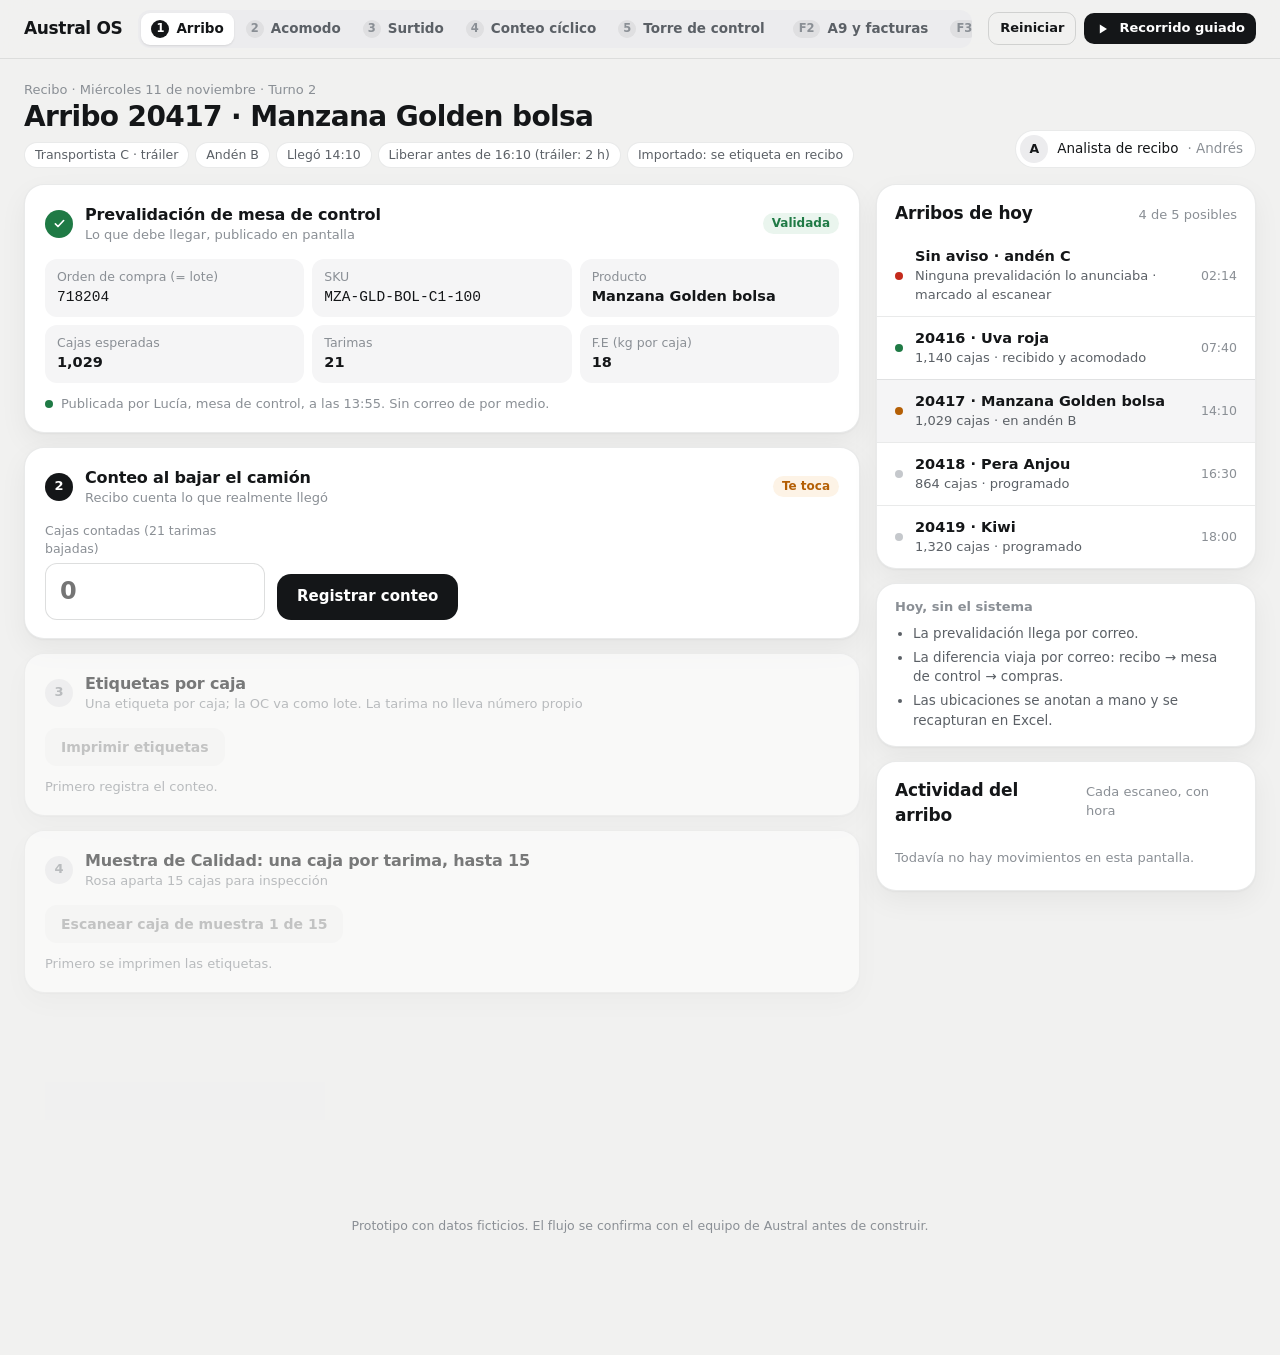
==== austral-os-fase1.html @ f8a4d7a7 "Austral OS demo, built site" ====
<!doctype html>
<html lang="es">
<head>
<meta name="robots" content="noindex,nofollow">
<meta charset="utf-8">
<meta name="viewport" content="width=device-width, initial-scale=1">
<title>Austral OS · Fase 1</title>
<style>:root{--ink:#141618;--ink-2:#5b6066;--ink-3:#8a8f95;--bg:#f1f1f0;--card:#fff;--soft:#f5f5f6;--soft-2:#ececee;--line:#14161817;--line-2:#14161824;--teal:#0e6b62;--teal-s:#0e6b6217;--amber:#b45f05;--amber-s:#fdf3e6;--amber-l:#b45f0559;--red:#c42b1c;--red-s:#fdeeec;--red-l:#c42b1c59;--green:#1f7a45;--green-s:#eaf5ee;--shadow:0 1px 2px #1416180a, 0 10px 28px #1416180d;--sans:-apple-system,BlinkMacSystemFont,"SF Pro Text","Inter","Segoe UI",system-ui,sans-serif;--mono:"SF Mono",ui-monospace,Menlo,Consolas,monospace}*{box-sizing:border-box}html,body{min-height:100%;margin:0}body{font:15px/1.45 var(--sans);color:var(--ink);-webkit-font-smoothing:antialiased;background:var(--bg);overflow-x:hidden}button{font:inherit;color:inherit;cursor:pointer;background:0 0;border:0;padding:0}button[disabled]{cursor:not-allowed;opacity:.42}input,textarea,select{font:inherit;color:inherit}:focus-visible{outline:2px solid var(--ink);outline-offset:2px;border-radius:8px}.card{background:var(--card);border:1px solid var(--line);box-shadow:var(--shadow);border-radius:20px}.wrap{max-width:1320px;margin:0 auto;padding:0 24px 120px}.muted{color:var(--ink-3)}.mono{font-family:var(--mono);font-size:.93em}.num{font-variant-numeric:tabular-nums}.topbar{z-index:30;-webkit-backdrop-filter:blur(18px)saturate(150%);backdrop-filter:blur(18px)saturate(150%);border-bottom:1px solid var(--line);background:#f1f1f0e0;grid-template-columns:auto minmax(0,1fr) auto;align-items:center;gap:16px;padding:10px 24px;display:grid;position:sticky;top:0}.brand{align-items:baseline;gap:10px;min-width:0;display:flex}.brand b{letter-spacing:-.02em;white-space:nowrap;font-size:17px;font-weight:650}.brand span{color:var(--ink-3);white-space:nowrap;text-overflow:ellipsis;font-size:13px;overflow:hidden}.topnav{background:var(--soft-2);scrollbar-width:none;border-radius:12px;justify-self:center;gap:2px;max-width:100%;padding:3px;display:flex;overflow-x:auto}.topnav::-webkit-scrollbar{display:none}.topnav button{color:var(--ink-2);white-space:nowrap;border-radius:9px;align-items:center;gap:7px;padding:6px 10px;font-size:13.5px;font-weight:550;display:flex}.topnav button i{color:var(--ink-3);background:#1416180f;border-radius:50%;place-items:center;width:18px;height:18px;font-size:11.5px;font-style:normal;font-weight:650;display:inline-grid}.topnav button.on{color:var(--ink);background:#fff;box-shadow:0 1px 2px #1416181a}.topnav button.on i{background:var(--ink);color:#fff}.tactions{justify-self:end;align-items:center;gap:8px;display:flex}.eyebrow{color:var(--ink-3);margin:0;font-size:13px}.title{letter-spacing:-.022em;margin:2px 0 0;font-size:28px;font-weight:650;line-height:1.15}.title.sm{font-size:24px}.h2{letter-spacing:-.01em;margin:0;font-size:17px;font-weight:650}.label{color:var(--ink-3);font-size:12.5px}.phead{flex-wrap:wrap;justify-content:space-between;align-items:flex-end;gap:16px;margin:22px 0 16px;display:flex}.who{border:1px solid var(--line);white-space:nowrap;background:#fff;border-radius:999px;align-items:center;gap:9px;padding:4px 12px 4px 4px;font-size:13.5px;display:flex}.who b{background:var(--soft-2);border-radius:50%;place-items:center;width:28px;height:28px;font-size:12.5px;font-weight:650;display:grid}.who span{color:var(--ink-3)}.btn{background:var(--soft-2);white-space:nowrap;border-radius:12px;justify-content:center;align-items:center;gap:8px;padding:9px 16px;font-size:14px;font-weight:600;display:inline-flex}.btn:hover{background:#e3e3e6}.btn.primary{background:var(--ink);color:#fff}.btn.primary:hover{background:#2b2e31}.btn.ghost{border:1px solid var(--line-2);background:0 0}.btn.sm{border-radius:10px;padding:6px 11px;font-size:13px}.btn.lg{border-radius:14px;padding:12px 20px;font-size:15px}.btn svg{flex:none;width:16px;height:16px}.row-btns{flex-wrap:wrap;align-items:center;gap:8px;display:flex}.tag{white-space:nowrap;border-radius:999px;align-items:center;gap:5px;padding:2px 9px;font-size:12px;font-weight:600;display:inline-flex}.tag.red{background:var(--red-s);color:var(--red)}.tag.amber{background:var(--amber-s);color:var(--amber)}.tag.green{background:var(--green-s);color:var(--green)}.tag.grey{background:var(--soft-2);color:var(--ink-2)}.tag.dark{background:var(--ink);color:#fff}.dot{border-radius:50%;flex:none;width:8px;height:8px;display:inline-block}.dot.red{background:var(--red)}.dot.amber{background:var(--amber)}.dot.green{background:var(--green)}.dot.grey{background:#c5c8cc}.pills{flex-wrap:wrap;gap:6px;display:flex}.pl{color:var(--ink-2);border:1px solid var(--line);white-space:nowrap;background:#fff;border-radius:999px;align-items:center;gap:6px;padding:3px 10px;font-size:12.5px;display:inline-flex}.lnk{color:var(--ink-2);text-underline-offset:2px;font-size:13px;font-weight:600;text-decoration:underline}.lnk:hover{color:var(--ink)}.grid2{grid-template-columns:minmax(0,1fr) 380px;align-items:start;gap:16px;display:grid}.col{flex-direction:column;gap:14px;min-width:0;display:flex}.panel-h{justify-content:space-between;align-items:baseline;gap:12px;padding:16px 18px 10px;display:flex}.panel-h p{color:var(--ink-3);margin:0;font-size:13px}.pad{padding:16px 18px}.step{padding:18px 20px}.step-h{align-items:center;gap:12px;display:flex}.step-h .t{flex:1;min-width:0}.step-h .t b{letter-spacing:-.01em;font-size:16px;font-weight:650;display:block}.step-h .t span{color:var(--ink-3);font-size:13px;display:block}.sn{background:var(--ink);color:#fff;border-radius:50%;flex:none;place-items:center;width:28px;height:28px;font-size:13px;font-weight:650;display:grid}.sn.done{background:var(--green)}.sn.wait{background:var(--soft-2);color:var(--ink-3)}.sn svg{width:15px;height:15px}.step.locked{opacity:.55}.step-b{margin-top:14px}.vals{grid-template-columns:repeat(3,minmax(0,1fr));gap:8px;display:grid}.vals div{background:var(--soft);border-radius:12px;min-width:0;padding:9px 12px}.vals .label{display:block}.vals b{overflow-wrap:anywhere;font-size:14.5px;font-weight:600}.vals b.mono{font-weight:500}.foot-note{color:var(--ink-3);flex-wrap:wrap;align-items:center;gap:8px;margin:12px 0 0;font-size:13px;display:flex}.field{display:block}.field .label{margin-bottom:5px;display:block}.inp{border:1px solid var(--line-2);background:#fff;border-radius:12px;width:100%;padding:10px 12px}.inp.big{letter-spacing:-.01em;font-variant-numeric:tabular-nums;padding:10px 14px;font-size:24px;font-weight:650}.countrow{grid-template-columns:220px auto;align-items:end;gap:12px;display:grid}.result{border-radius:14px;align-items:center;gap:12px;padding:12px 14px;display:flex}.result.good{background:var(--green-s)}.result.bad{background:var(--red-s)}.result b{font-size:17px;font-weight:650}.result.good b{color:var(--green)}.result.bad b{color:var(--red)}.result .s{color:var(--ink-2);font-size:13px}.result .r{margin-left:auto}.disc{border-color:var(--red-l);box-shadow:inset 3px 0 0 var(--red),var(--shadow)}.explain{gap:12px;margin-top:14px;display:grid}.ex{grid-template-columns:24px minmax(0,1fr);align-items:start;gap:10px;display:grid}.exn{background:var(--ink);color:#fff;border-radius:50%;place-items:center;width:22px;height:22px;margin-top:1px;font-size:12px;font-weight:650;display:grid}.ex b{font-size:14px}.ex p{color:var(--ink-2);margin:2px 0 0;font-size:13.5px}.sent{background:var(--soft);color:var(--ink-2);border-radius:12px;margin-top:10px;padding:10px 12px;font-size:13.5px}.sent b{color:var(--ink)}.sent .ln{align-items:center;gap:8px;display:flex}.sent .ln+.ln{margin-top:4px}.labels{grid-template-columns:repeat(3,minmax(0,1fr));gap:10px;margin-top:14px;display:grid}.lbl{color:#1d1f21;background:#fff;border:1.5px solid #1d1f21;border-radius:6px;min-width:0;padding:10px 11px 8px;font-family:Helvetica Neue,Arial,sans-serif}.lbl .lh{letter-spacing:.06em;border-bottom:1px solid #1d1f21;justify-content:space-between;margin-bottom:6px;padding-bottom:4px;font-size:9.5px;font-weight:700;display:flex}.lbl .lote{color:#555;letter-spacing:.04em;font-size:10px}.lbl .lote b{letter-spacing:.01em;color:#1d1f21;font-size:22px;line-height:1.05;display:block}.lbl .ld{margin:4px 0 2px;font-size:11px}.lbl .ld span{font-family:Courier New,monospace;font-size:10.5px}.lbl .lf{justify-content:space-between;margin-bottom:5px;font-size:10.5px;display:flex}.lbl svg.bc{fill:#1d1f21;width:100%;height:38px;display:block}.lbl .bt{text-align:center;letter-spacing:.08em;margin-top:2px;font-family:Courier New,monospace;font-size:10.5px}.list .item{text-align:left;align-items:center;gap:12px;width:100%;padding:11px 18px;display:flex}.list .item+.item{border-top:1px solid var(--line)}.item .t{flex:1;min-width:0}.item .t b{font-size:14.5px;font-weight:600;display:block}.item .t span{color:var(--ink-2);font-size:13px;display:block}.item.cur{background:var(--soft)}.item .meta{color:var(--ink-3);white-space:nowrap;font-size:12.5px}.hoy{padding:14px 18px 16px}.hoy h4{color:var(--ink-3);margin:0 0 8px;font-size:13px;font-weight:600}.hoy ul{color:var(--ink-2);margin:0;padding-left:18px;font-size:13.5px}.hoy li+li{margin-top:4px}.log{max-height:340px;padding:2px 0 8px;overflow-y:auto}.log .le{grid-template-columns:44px minmax(0,1fr);gap:8px;padding:7px 18px;font-size:13px;display:grid}.log .le+.le{border-top:1px solid var(--line)}.log .le time{color:var(--ink-3);font-variant-numeric:tabular-nums}.log .le b{font-weight:600}.log .le.red span{color:var(--red)}.log .le.green span{color:var(--ink)}.log .empty{color:var(--ink-3);padding:10px 18px 14px;font-size:13px}.demo{border:1px dashed var(--line-2);background:0 0;border-radius:16px;padding:14px 16px}.demo h4{color:var(--ink-3);margin:0 0 4px;font-size:12.5px;font-weight:600}.demo p{color:var(--ink-3);margin:0 0 10px;font-size:12.5px}.demo .row-btns .btn{border:1px solid var(--line-2);background:#fff}.stage3{grid-template-columns:minmax(0,1fr) 410px minmax(0,1fr);align-items:start;gap:28px;margin-top:18px;display:grid}.stage3 .side{flex-direction:column;gap:14px;min-width:0;display:flex}.stage3 .side .phead{margin:4px 0 0;display:block}.stage3 .side .who{margin-top:10px;display:inline-flex}.queue .qi{align-items:center;gap:10px;padding:8px 18px;font-size:13.5px;display:flex}.queue .qi+.qi{border-top:1px solid var(--line)}.queue .qi .n{background:var(--soft-2);width:22px;height:22px;color:var(--ink-2);border-radius:50%;flex:none;place-items:center;font-size:11.5px;font-weight:650;display:grid}.queue .qi.now{background:var(--soft)}.queue .qi.now .n{background:var(--ink);color:#fff}.queue .qi.ok .n{background:var(--green);color:#fff}.queue .qi.bad .n{background:var(--red);color:#fff}.queue .qi .n svg{width:12px;height:12px}.queue .qi .d{white-space:nowrap;text-overflow:ellipsis;flex:1;min-width:0;overflow:hidden}.queue .qi .qc{color:var(--ink-2);font-variant-numeric:tabular-nums;white-space:nowrap;font-size:13px}.prog{background:var(--soft-2);border-radius:99px;height:6px;margin:8px 18px 14px;overflow:hidden}.prog i{background:var(--ink);border-radius:99px;height:100%;display:block}.rule{color:var(--ink-2);padding:14px 18px;font-size:13.5px}.rule b{color:var(--ink);margin-bottom:2px;font-size:14px;display:block}.phone{background:#1c1e20;border-radius:54px;width:410px;height:720px;margin:0 auto;padding:10px;position:relative;box-shadow:0 30px 60px #14161829,0 0 0 1px #14161840}.screen{background:#f4f4f3;border-radius:44px;flex-direction:column;width:390px;height:700px;display:flex;position:relative;overflow:hidden}.notch{z-index:3;background:#1c1e20;border-radius:20px;width:112px;height:30px;position:absolute;top:9px;left:50%;transform:translate(-50%)}.sbar{flex:none;justify-content:space-between;align-items:center;height:46px;padding:4px 30px 0;font-size:14px;font-weight:600;display:flex}.sbar .bat{border:1.5px solid var(--ink);vertical-align:middle;border-radius:3px;width:24px;height:11px;margin-left:6px;display:inline-block;position:relative}.sbar .bat:after{content:"";background:var(--ink);border-radius:1px;position:absolute;inset:1.5px 5px 1.5px 1.5px}.ph-h{flex:none;justify-content:space-between;align-items:center;padding:6px 18px 10px;display:flex}.ph-h b{letter-spacing:-.02em;font-size:20px;font-weight:700}.ph-h span{color:var(--ink-3);font-size:13px;font-weight:500}.pbody{flex-direction:column;flex:1;gap:10px;min-height:0;padding:0 14px 14px;display:flex;overflow-y:auto}.pfoot{border-top:1px solid var(--line);background:#f4f4f3;flex-direction:column;flex:none;gap:10px;padding:12px 14px 20px;display:flex}.pcard{border:1px solid var(--line);background:#fff;border-radius:18px;padding:14px 16px;box-shadow:0 1px 2px #1416180d}.pcard .label{display:block}.pk{color:var(--ink-3);margin-bottom:4px;font-size:12.5px;font-weight:600}.pid{font-family:var(--mono);letter-spacing:.01em;font-size:19px;font-weight:600}.pdesc{margin-top:2px;font-size:15px;font-weight:600}.pmeta{flex-wrap:wrap;gap:6px;margin-top:8px;display:flex}.pdest{letter-spacing:-.022em;font-size:27px;font-weight:700;line-height:1.12}.pdest small{color:var(--ink-3);letter-spacing:0;margin-bottom:3px;font-size:13px;font-weight:600;display:block}.pdrow{justify-content:space-between;align-items:flex-start;gap:10px;display:flex}.lv{flex-direction:column;flex:none;align-items:center;gap:3px;display:flex}.lv i{border:1.5px solid var(--ink-3);border-radius:3px;width:44px;height:14px;display:block}.lv i.on{background:var(--ink);border-color:var(--ink)}.lv span{color:var(--ink-3);margin-top:2px;font-size:11px;font-weight:600}.cmap{width:100%;height:auto;margin-top:10px;display:block}.cmap .t{font:600 10px var(--sans);fill:#8a8f95}.cmap .t2{font:600 9.5px var(--sans);fill:#5b6066}.cmap .pin{font:700 10.5px var(--mono);fill:#fff}.pbtn{background:var(--ink);color:#fff;border-radius:16px;justify-content:center;align-items:center;gap:10px;width:100%;height:56px;font-size:17px;font-weight:650;display:flex}.pbtn svg{width:20px;height:20px}.pbtn.soft{color:var(--ink);border:1px solid var(--line-2);background:#fff}.pbtn.green{background:var(--green)}.plinks{flex-wrap:wrap;justify-content:center;gap:18px;display:flex}.plinks button{color:var(--ink-2);text-underline-offset:2px;font-size:13.5px;font-weight:600;text-decoration:underline}.psteps{flex:none;grid-template-columns:repeat(3,1fr);gap:6px;display:grid}.psteps div{color:var(--ink-3);border-top:3px solid var(--soft-2);padding-top:7px;font-size:11.5px;font-weight:600}.psteps div.on{color:var(--ink);border-color:var(--ink)}.psteps div.ok{color:var(--green);border-color:var(--green)}.perr{background:var(--red-s);border:1px solid var(--red-l);border-radius:16px;padding:12px 14px}.perr b{color:var(--red);align-items:center;gap:7px;font-size:15px;display:flex}.perr p{color:var(--ink);margin:4px 0 0;font-size:13.5px}.perr b svg{flex:none;width:16px;height:16px}.pok{background:var(--green-s);text-align:center;border-radius:18px;padding:22px 16px}.pok .big{background:var(--green);color:#fff;border-radius:50%;place-items:center;width:56px;height:56px;margin:0 auto 10px;display:grid}.pok .big svg{width:28px;height:28px}.pok b{color:var(--green);font-size:20px;font-weight:700;display:block}.pok p{color:var(--ink-2);margin:4px 0 0;font-size:14px}.pchip{background:var(--green-s);color:var(--green);border-radius:999px;align-items:center;gap:6px;padding:3px 10px;font-size:12.5px;font-weight:600;display:inline-flex}.pchip svg{width:13px;height:13px}.ptype{gap:8px;display:flex}.ptype input{border:1px solid var(--line-2);min-width:0;font-family:var(--mono);text-transform:uppercase;background:#fff;border-radius:12px;flex:1;padding:10px 12px;font-size:15px}.sheet-bg{z-index:4;background:#14161859;align-items:flex-end;display:flex;position:absolute;inset:0}.sheet{background:#fff;border-radius:24px 24px 0 0;flex-direction:column;gap:10px;width:100%;padding:20px 18px 26px;display:flex}.sheet b.t{letter-spacing:-.01em;font-size:18px;font-weight:700}.sheet p{color:var(--ink-2);margin:0;font-size:14px}.pempty{text-align:center;color:var(--ink-2);padding:60px 18px}.pempty b{color:var(--ink);margin-bottom:4px;font-size:18px;display:block}.blindnote{color:var(--ink-2);background:var(--soft);border-radius:12px;align-items:flex-start;gap:8px;padding:9px 11px;font-size:13px;display:flex}.blindnote svg{flex:none;width:16px;height:16px;margin-top:1px}.pres{justify-content:space-between;align-items:center;gap:8px;padding:9px 0;font-size:14px;display:flex}.pres+.pres{border-top:1px solid var(--line)}.pres .qc{font-variant-numeric:tabular-nums;font-size:14px;font-weight:600}.bigpct{letter-spacing:-.03em;font-size:40px;font-weight:700;line-height:1}.route{grid-template-columns:repeat(8,minmax(0,1fr));padding:16px 10px 14px;display:grid;position:relative}.route .bar{background:var(--soft-2);height:2px;position:absolute;top:25px;left:6.25%;right:6.25%}.route .fill{background:var(--ink);height:2px;position:absolute;top:25px;left:6.25%}.rs{text-align:center;color:var(--ink-3);padding:0 4px;font-size:12.5px;position:relative}.rs i{z-index:1;background:#fff;border:1.5px solid #c4c7cb;border-radius:50%;width:19px;height:19px;margin:0 auto 6px;display:block;position:relative}.rs.done i{background:var(--ink);border-color:var(--ink)}.rs.done i:after{content:"";border:2px solid #fff;border-width:0 2px 2px 0;width:4px;height:8px;position:absolute;top:2.5px;left:5.5px;transform:rotate(45deg)}.rs.now i{border:2px solid var(--amber);box-shadow:0 0 0 4px var(--amber-s)}.rs b{color:var(--ink-2);font-weight:600;display:block}.rs.now b{color:var(--ink)}.rs span{font-size:12px;display:block}.opts{gap:8px;margin-top:10px;display:grid}.opt{text-align:left;border:1px solid var(--line-2);background:#fff;border-radius:14px;align-items:flex-start;gap:12px;width:100%;padding:11px 13px;display:flex}.opt.on{border-color:var(--ink);box-shadow:inset 0 0 0 1px var(--ink)}.opt[disabled]{background:var(--soft)}.opt .t{flex:1;min-width:0}.opt b{font-size:14px;display:block}.opt small{color:var(--ink-2);margin-top:1px;font-size:13px;display:block}.radio{border:1.5px solid var(--ink-3);border-radius:50%;flex:none;width:17px;height:17px;margin-top:2px}.opt.on .radio{border:5px solid var(--ink)}.seg{background:var(--soft-2);border-radius:11px;gap:2px;padding:3px;display:inline-flex}.seg button{color:var(--ink-2);border-radius:8px;padding:6px 14px;font-size:13.5px;font-weight:600}.seg button.on{color:var(--ink);background:#fff;box-shadow:0 1px 2px #1416181f}.line-card{padding:16px 18px}.line-card+.line-card{border-top:1px solid var(--line)}.lc-h{flex-wrap:wrap;justify-content:space-between;align-items:center;gap:12px;display:flex}.lc-h b{font-size:15.5px}.modes{color:var(--ink-3);flex-wrap:wrap;align-items:center;gap:12px;margin-top:12px;font-size:13px;display:flex}.tbl{border-collapse:collapse;width:100%;font-size:13.5px}.tbl th{text-align:left;color:var(--ink-3);border-bottom:1px solid var(--line);white-space:nowrap;background:#fafafa;padding:9px 12px;font-size:11.5px;font-weight:600}.tbl td{border-bottom:1px solid var(--line);vertical-align:top;font-variant-numeric:tabular-nums;padding:10px 12px}.tbl td.m{font-family:var(--mono);white-space:nowrap;font-size:12.8px}.tbl td.r,.tbl th.r{text-align:right}.tbl tr.sum td{border-bottom:0;font-weight:650}.tbl tr.ok td{color:var(--ink-3)}.tblwrap{overflow-x:auto}.checks{gap:8px;padding:4px 18px 16px;display:grid}.checks div{align-items:flex-start;gap:9px;font-size:13.5px;display:flex}.checks svg{width:17px;height:17px;color:var(--green);flex:none;margin-top:1px}.banner{background:var(--red-s);border-radius:14px;align-items:flex-start;gap:12px;padding:12px 14px;font-size:13.5px;display:flex}.banner b{color:var(--red)}.done-stats{grid-template-columns:repeat(5,minmax(0,1fr));gap:10px;padding:0 18px 16px;display:grid}.done-stats div{background:var(--soft);border-radius:12px;padding:10px 12px}.done-stats b{letter-spacing:-.015em;font-size:20px;font-weight:650;display:block}.kpis{grid-template-columns:repeat(4,minmax(0,1fr));gap:12px;margin-bottom:16px;display:grid}.kpi{padding:14px 18px}.kpi .label{display:block}.kpi b{letter-spacing:-.02em;font-variant-numeric:tabular-nums;margin-top:2px;font-size:26px;font-weight:650;display:block}.kpi span.s{color:var(--ink-3);margin-top:2px;font-size:12.5px;display:block}.kpi .drv{flex-wrap:wrap;gap:12px;margin-top:6px;font-size:13px;display:flex}.kpi .drv div b{margin:0 2px 0 0;font-size:20px;display:inline}.mapcard{padding:6px 18px 18px}.mapcard .panel-h{flex-wrap:wrap;row-gap:8px}.mapcard .panel-h .h2{white-space:nowrap}.legend{color:var(--ink-2);flex-wrap:wrap;align-items:center;gap:14px;font-size:12.5px;display:flex}.legend span{align-items:center;gap:6px;display:inline-flex}.legend i{border-radius:3px;width:13px;height:13px;display:inline-block}.planwrap{gap:12px;margin-top:8px;display:grid}svg.plan{width:100%;height:auto;font-family:var(--sans);display:block}.plan .hall{fill:#f6f6f5;stroke:var(--ink);stroke-width:.22px;stroke-linejoin:round}.plan .room{fill:#fff;stroke:var(--ink);stroke-width:.22px;stroke-linejoin:round}.plan .aisle{fill:#f1f1f0}.plan .zone{fill:none;stroke:#1416184d;stroke-width:.1px;stroke-dasharray:.55 .4}.plan .gap{stroke:#f6f6f5;stroke-width:.5px}.plan .jamb{stroke:var(--ink);stroke-width:.22px}.plan .truck{fill:#fff;stroke:#14161873;stroke-width:.12px}.plan .mid{stroke:#14161829;stroke-width:.06px;pointer-events:none}.plan .rule{stroke:var(--ink-2);stroke-width:.14px}.plan text{fill:var(--ink-2);pointer-events:none;font-size:1.12px;font-weight:600}.plan text.t1{fill:var(--ink);font-size:1.55px;font-weight:650}.plan text.t3{fill:var(--ink-3);font-size:.98px;font-weight:500}.plan text.dn{fill:var(--ink);font-size:1.5px;font-weight:700}.plan .c{fill:#fff;stroke:#1416184d;stroke-width:.07px;cursor:pointer}.plan .c.e1{fill:#dcdee1}.plan .c.e2{fill:#b9bcc1}.plan .c.e3{fill:#8b9096}.plan .c.e4{fill:#6c7177}.plan .c.e5{fill:#50545a}.plan .c.am{fill:#e5a050}.plan .c.rd{fill:var(--red)}.plan .c:hover{stroke:var(--ink);stroke-width:.2px}.plan .c.sel{stroke:var(--ink);stroke-width:.38px}.plan .mv{fill:#fff;stroke:var(--ink);stroke-width:.13px;pointer-events:none}.plan text.antn{fill:var(--ink-2);font-size:.72px}.plan text.antn.w{fill:#fff}.planside{grid-template-columns:repeat(3,minmax(0,1fr));gap:10px;min-width:0;display:grid}.planside .foot-note{align-self:center;font-size:12.5px}.pgrid{grid-template-columns:50px repeat(2,minmax(0,1fr));align-items:stretch;gap:6px;padding:2px 18px 16px;display:grid}.pgrid .ph{letter-spacing:.04em;text-transform:uppercase;color:var(--ink-3);font-size:11.5px;font-weight:650}.pgrid .n{color:var(--ink-3);align-self:center;font-size:12.5px;font-weight:600}.pc{background:var(--soft);border-radius:10px;min-width:0;padding:7px 9px;font-size:12.5px}.pc b{font-weight:600;line-height:1.25;display:block}.pc small{color:var(--ink-3);font-size:11.5px;display:block}.pc.free{box-shadow:inset 0 0 0 1px var(--line);background:0 0;align-items:center;display:grid}.pc .tag{margin-top:4px}.rm{background:var(--soft);border-radius:12px;padding:10px 12px}.rm b{font-size:14px;font-weight:650}.rm span{color:var(--ink-3);font-size:12.5px;display:block}.rm .n{color:var(--ink-2);margin-top:2px;font-size:13px}.rm .bar{background:var(--soft-2);border-radius:3px;height:6px;margin-top:7px;overflow:hidden}.rm .bar i{background:var(--ink-2);border-radius:3px;height:100%;display:block}.excgrid{grid-template-columns:repeat(3,minmax(0,1fr));gap:10px;padding:2px 18px 18px;display:grid}.excgrid .exc,.excgrid .exc+.exc{background:var(--soft);border-top:0;border-radius:14px;align-content:start;padding:11px 13px}.night{padding:16px 18px 18px}.night .sub{color:var(--ink-2);margin:2px 0 12px;font-size:13.5px}.night .cols{grid-template-columns:repeat(2,minmax(0,1fr));gap:12px;display:grid}.night .nc{background:var(--soft);border-radius:14px;padding:12px 14px}.night .nc.on{box-shadow:inset 0 0 0 1.5px var(--ink);background:#fff}.night .nc h4{letter-spacing:.05em;text-transform:uppercase;color:var(--ink-3);margin:0 0 9px;font-size:12px;font-weight:650}.night .nc.on h4{color:var(--ink)}.night ol{counter-reset:n;gap:7px;margin:0;padding:0;list-style:none;display:grid}.night li{color:var(--ink-2);counter-increment:n;grid-template-columns:20px minmax(0,1fr);align-items:start;gap:9px;font-size:13.5px;display:grid}.night li:before{content:counter(n);background:var(--soft-2);width:20px;height:20px;color:var(--ink-2);border-radius:50%;place-items:center;font-size:11.5px;font-weight:650;display:grid}.night .nc.on li{color:var(--ink)}.night .nc.on li:before{background:var(--ink);color:#fff}.night .evs{color:var(--ink-3);flex-wrap:wrap;align-items:center;gap:8px;margin-top:12px;font-size:13px;display:flex}.night .ev{background:var(--soft);color:var(--ink-2);border-radius:999px;align-items:center;gap:7px;padding:4px 11px;display:inline-flex}.night .ev b{color:var(--ink);font-variant-numeric:tabular-nums}@media (width<=1180px){.excgrid{grid-template-columns:repeat(2,minmax(0,1fr))}}@media (width<=760px){.planside,.excgrid,.night .cols{grid-template-columns:minmax(0,1fr)}}.exc{grid-template-columns:10px minmax(0,1fr);gap:10px;padding:12px 18px;display:grid}.exc+.exc{border-top:1px solid var(--line)}.exc .dot{margin-top:6px}.exc b{font-size:14px;font-weight:600}.exc .w{font-family:var(--mono);color:var(--ink-2);margin-left:6px;font-size:12.5px}.exc p{color:var(--ink-2);margin:2px 0 6px;font-size:13px}.exc .meta{flex-wrap:wrap;justify-content:space-between;align-items:center;gap:8px;display:flex}.exc .meta time{color:var(--ink-3);font-size:12px}.exc.res{opacity:.6}.posd{padding:4px 18px 16px}.posd .lvr{grid-template-columns:62px minmax(0,1fr) auto;align-items:center;gap:10px;padding:8px 0;font-size:13.5px;display:grid}.posd .lvr+.lvr{border-top:1px solid var(--line)}.posd .lvr .n{color:var(--ink-3);font-size:12.5px;font-weight:600}.posd .lvr small{color:var(--ink-3);font-size:12px;display:block}.sic-h{flex-wrap:wrap;justify-content:space-between;align-items:center;gap:12px;padding:16px 18px 6px;display:flex}.sic-note{color:var(--ink-3);margin:0;padding:0 18px 12px;font-size:13px}.nosig{color:var(--amber);font-size:11.5px;font-weight:650}.offbar{color:var(--amber);background:var(--amber-s);border-radius:10px;flex:none;align-items:center;gap:7px;margin:0 14px 8px;padding:6px 10px;font-size:12px;font-weight:600;display:flex}.offbar i{background:var(--amber);border-radius:50%;flex:none;width:7px;height:7px}.pwhy{color:var(--ink-2);border-top:1px solid var(--line);margin-top:8px;padding-top:8px;font-size:12.5px;line-height:1.4}.reasons{flex-wrap:wrap;gap:6px;display:flex}.reasons button{border:1px solid var(--line-2);background:#fff;border-radius:999px;padding:7px 12px;font-size:13.5px;font-weight:600}.reasons button.on{background:var(--ink);color:#fff;border-color:var(--ink)}.moreacts{flex-direction:column;gap:8px;display:flex}.moreacts .pbtn{height:48px;font-size:15px}.sheet{max-height:100%;overflow-y:auto}.rsn{color:var(--ink-2);background:var(--soft-2);white-space:nowrap;border-radius:999px;margin-left:6px;padding:1px 8px;font-size:11.5px;font-weight:600}.pfooter{color:var(--ink-3);text-align:center;margin:28px 0 0;font-size:12.5px}#toast .toast{z-index:90;background:var(--ink);color:#fff;text-align:center;border-radius:999px;max-width:92vw;padding:10px 18px;font-size:14px;font-weight:500;animation:.3s drop;position:fixed;top:66px;left:50%;transform:translate(-50%);box-shadow:0 8px 24px #0000002e}@keyframes drop{0%{opacity:0;transform:translate(-50%,-14px)}to{opacity:1;transform:translate(-50%)}}.tourcap{z-index:80;width:min(860px,100vw - 32px);box-shadow:0 18px 50px #14161838,0 0 0 1px var(--line);background:#fff;border-radius:18px;grid-template-columns:auto minmax(0,1fr) auto;align-items:center;gap:16px;padding:14px 18px 12px;display:grid;position:fixed;bottom:18px;left:50%;transform:translate(-50%)}.tourcap .n{color:var(--ink-3);font-variant-numeric:tabular-nums;white-space:nowrap;font-size:12.5px;font-weight:650}.tourcap p{letter-spacing:-.01em;margin:0;font-size:18px;font-weight:550;line-height:1.35}.tourcap .tparts{background:var(--soft-2);border-radius:11px;grid-column:1/-1;justify-self:start;gap:2px;max-width:100%;padding:3px;display:flex;overflow-x:auto}.tourcap .tparts button{color:var(--ink-2);white-space:nowrap;border-radius:8px;padding:4px 11px;font-size:12.5px;font-weight:600}.tourcap .tparts button.on{color:var(--ink);background:#fff;box-shadow:0 1px 2px #1416181a}.tourcap .tctl button:disabled{opacity:.4}.tourcap .tplay{color:var(--green);font-weight:600}.tourcap .bar{background:var(--soft-2);border-radius:99px;grid-column:1/-1;height:3px;overflow:hidden}.tourcap .bar i{background:var(--ink);height:100%;transition:width .4s;display:block}.tour-hl{outline-offset:4px;border-radius:14px;transition:outline-color .2s;outline:3px solid var(--ink)!important}body.touring #app{pointer-events:none}body.touring .tour-hl .btn.primary,body.touring .tour-hl .pbtn,body.touring #phone .pbtn{pointer-events:auto}.tournote{z-index:79;width:316px;box-shadow:0 14px 40px #14161833,0 0 0 1px var(--line);background:#fff;border-radius:16px;padding:14px 16px;position:fixed;top:78px;right:22px}.tournote b{letter-spacing:.05em;text-transform:uppercase;color:var(--ink-3);margin-bottom:6px;font-size:11.5px;font-weight:650;display:block}.tournote p{color:var(--ink);margin:0;font-size:15px;line-height:1.42}.tourcap .tspeed{font-variant-numeric:tabular-nums}@keyframes fadeUp{0%{opacity:0;transform:translateY(6px)}to{opacity:1;transform:none}}#audCard .list .item,#audCard .checks>div{animation:.45s both fadeUp}#audCard .list .item:nth-child(2){animation-delay:.3s}#audCard .list .item:nth-child(3){animation-delay:.6s}#audCard .list .item:nth-child(4){animation-delay:.9s}#audCard .checks>div:first-child{animation-delay:1.3s}#audCard .checks>div:nth-child(2){animation-delay:1.7s}#audCard .checks>div:nth-child(3){animation-delay:2.1s}@media (width<=1100px){.tournote{display:none}}@media (prefers-reduced-motion:reduce){*{transition:none!important;animation:none!important}}@media (width<=1180px){.stage3{grid-template-columns:minmax(0,1fr) 410px}.stage3 .side.r{grid-column:1/-1}.kpis{grid-template-columns:repeat(2,minmax(0,1fr))}}@media (width<=980px){.topbar{grid-template-columns:minmax(0,1fr) auto;padding:10px 16px}.topnav{grid-area:2/1/auto/-1;justify-self:start}.grid2,.stage3{grid-template-columns:minmax(0,1fr)}.stage3 .phonecol{order:-1}.done-stats{grid-template-columns:repeat(2,minmax(0,1fr))}}@media (width<=620px){.wrap{padding:0 16px 120px}.vals,.labels,.countrow,.kpis{grid-template-columns:minmax(0,1fr)}.route{grid-template-columns:repeat(3,minmax(0,1fr));row-gap:14px}.route .bar,.route .fill,.brand span,.tactions .btn.ghost{display:none}.phone{border-radius:46px;width:100%;max-width:410px;height:700px;padding:6px}.screen{border-radius:40px;width:100%;height:688px}.pas,.tourcap{grid-template-columns:minmax(0,1fr)}.tourcap p{font-size:15px}}.smp{flex-wrap:wrap;gap:5px;margin-top:10px;display:flex}.smp span{font-family:var(--mono);background:var(--soft-2);color:var(--ink-3);border-radius:7px;padding:3px 7px;font-size:11.5px}.smp span.on{background:var(--amber-s);color:var(--amber)}.qrow{grid-template-columns:190px minmax(0,1fr);align-items:end;gap:14px;margin-top:10px;display:grid}.qrow .label{margin-bottom:5px;display:block}.qrow .seg{flex-wrap:wrap}.ctl{gap:4px;margin-top:8px;font-size:13px;display:grid}.ctl>span{align-items:center;gap:8px;display:flex}.topnav button.f2{margin-left:6px}.topnav button.f2 i{border-radius:9px;width:auto;padding:0 6px}a.btn{color:var(--ink);text-decoration:none}.a9bg{z-index:60;background:#1416186b;place-items:center;padding:24px;display:grid;position:fixed;inset:0;overflow:auto}.a9sheet{cursor:default;background:#fff;border-radius:12px;width:min(1240px,100%);padding:0 0 18px;overflow:hidden;box-shadow:0 24px 60px #14161847}.a9bar{color:#fff;background:#1e6b3a;align-items:center;gap:12px;padding:10px 18px;display:flex}.a9bar b{font-size:14px;font-weight:650}.a9bar span{opacity:.85;font-size:12.5px}.a9bar .lnk{color:#fff;margin-left:auto}.a9scroll{padding:14px 18px 6px;overflow-x:auto}.a9x{border-collapse:collapse;table-layout:fixed;color:#000;width:100%;min-width:1100px;font-family:Calibri,Carlito,Segoe UI,Arial,sans-serif;font-size:13px}.a9x td{white-space:nowrap;text-overflow:ellipsis;border:1px solid #d9d9d9;height:22px;padding:3px 5px;overflow:hidden}.a9x td.x{border-color:#ececec}.a9x .b{font-weight:700}.a9x .c{text-align:center}.a9x .r{text-align:right}.a9x .bd{border:1px solid #000}.a9x .g{color:#fff;background:green;font-size:14px}.a9x .gr{background:silver}.a9x .rd{background:red}.a9x .yl{color:#ff0}.a9x .y{background:#ff0;font-size:14px}.a9x .lg{background:#92d050}.a9x .big{font-size:15px}.a9x .oc{color:red;font-size:20px}.a9x .red{color:red}.a9x tr.h td{text-align:center;white-space:normal;background:#9bbb59;border:1px solid #000;height:38px;font-size:10.5px;font-weight:700;line-height:1.15}.a9x tr.ln td{border:1px solid #000;height:28px;font-size:13px}.a9x tr.ln td.nav{font-size:12px}.a9x td.sm{white-space:normal;font-size:11px;line-height:1.1}.a9x td{text-overflow:clip}.a9x .g{font-size:12.5px}.a9x .gr{font-size:12px}.a9x td.sm{font-size:10px}.a9x tr.h td{padding:2px 3px;font-size:9.5px}.a9x tr.ln td{white-space:normal;font-size:12.5px;line-height:1.1}.a9x tr.ln td.nav{white-space:nowrap;font-size:11.5px}.a9x tr.ln td.obs{font-size:10.5px}.a9x td.nav{font-family:Calibri,Carlito,Segoe UI,Arial,sans-serif}.a9x td.obs{white-space:normal;font-size:11.5px;line-height:1.15}.a9x .or{background:#fcd5b4;border-bottom:1px solid #000;font-size:13.5px}.a9firmas{margin-left:18px;margin-right:18px}.a9note{padding:0 18px}.a9firmas{grid-template-columns:repeat(5,minmax(0,1fr));gap:8px;margin-top:14px;display:grid}.a9firmas>div{border:1px dashed var(--line-2);border-radius:8px;padding:8px 10px}.a9firmas>div.ok{background:var(--green-s);border-style:solid}.a9firmas span{color:var(--ink-3);font-size:11px;display:block}.a9firmas b{font-size:13px}.a9firmas .ok b{color:var(--green)}.a9note{color:var(--ink-3);margin:14px 0 0;font-size:12.5px}@media (width<=720px){.a9hdr{grid-template-columns:minmax(0,1fr)}.a9firmas{grid-template-columns:repeat(2,minmax(0,1fr))}.a9sheet{overflow-x:auto}}@media (width<=1700px){.brand span{display:none}}@media (width<=720px){.qrow{grid-template-columns:minmax(0,1fr)}.route b{font-size:11px}.route span{display:none}}</style>
  <script type="module" crossorigin src="/aos-7f3k9x2m/assets/main-NHtrocYP.js"></script>
  <link rel="stylesheet" crossorigin href="/aos-7f3k9x2m/assets/main-DpPztKVM.css">
</head>
<body>
<div id="app"></div>
<div id="tour"></div>
<div id="toast"></div>
<script>
'use strict';
/* ============ helpers ============ */
const ESC = s => String(s == null ? '' : s).replace(/[&<>"']/g, c => ({'&':'&amp;','<':'&lt;','>':'&gt;','"':'&quot;',"'":'&#39;'}[c]));
const N = x => Number(x).toLocaleString('es-MX');
const HM = m => { const hh = Math.floor(m / 60), mm = Math.floor(m % 60); return hh + ':' + String(mm).padStart(2, '0'); };
const DUR = s => { s = Math.round(s); return Math.floor(s / 60) + ' min ' + String(s % 60).padStart(2, '0') + ' s'; };
let TOUR_FF = false, TOUR_GEN = 0, ANIM_X = 1; // ANIM_X: velocidad del recorrido (1 o 10) // recorrido: avance rápido al saltar a un paso; cada salto abandona la corrida anterior
const wait = ms => { const g = TOUR_GEN; return new Promise(r => setTimeout(() => { if (g === TOUR_GEN) r(); }, (TOUR_FF || (S && S.tour && S.tour.skip)) ? 0 : ms / ANIM_X)); };
const ICON = {
  check: '<svg viewBox="0 0 20 20" fill="none" stroke="currentColor" stroke-width="2.2" stroke-linecap="round" stroke-linejoin="round"><path d="M4.5 10.5l3.5 3.5 7.5-8"/></svg>',
  scan: '<svg viewBox="0 0 24 24" fill="none" stroke="currentColor" stroke-width="2" stroke-linecap="round"><path d="M4 8V5h3M17 5h3v3M20 16v3h-3M7 19H4v-3"/><path d="M8 9v6M11 9v6M14 9v6M17 9v6" stroke-width="1.6"/></svg>',
  x: '<svg viewBox="0 0 20 20" fill="none" stroke="currentColor" stroke-width="2.2" stroke-linecap="round"><path d="M5.5 5.5l9 9M14.5 5.5l-9 9"/></svg>',
  eye: '<svg viewBox="0 0 20 20" fill="none" stroke="currentColor" stroke-width="1.7" stroke-linecap="round"><path d="M2.5 10s2.8-5 7.5-5 7.5 5 7.5 5-2.8 5-7.5 5-7.5-5-7.5-5z"/><path d="M3 17L17 3"/></svg>',
  play: '<svg viewBox="0 0 20 20" fill="currentColor"><path d="M6 4.5v11l9-5.5z"/></svg>',
  dl: '<svg viewBox="0 0 20 20" fill="none" stroke="currentColor" stroke-width="1.8" stroke-linecap="round" stroke-linejoin="round"><path d="M10 3v10M6 9l4 4 4-4M4 16h12"/></svg>'
};

/* ============ catalogue (ficticio) ============ */
const SKU = {
  'MZA-GLD-BOL-C1-100': { d: 'Manzana Golden bolsa', fe: 18, cpp: 49 },
  'MZA-RED-BOL-C1-088': { d: 'Manzana Red Delicious bolsa', fe: 18, cpp: 54 },
  'PER-ANJ-CAJ-C1-090': { d: 'Pera Anjou', fe: 20, cpp: 48 },
  'UVA-VER-CLM-SS-018': { d: 'Uva verde sin semilla', fe: 8, cpp: 120 },
  'UVA-ROJ-CLM-C1-018': { d: 'Uva roja', fe: 8, cpp: 120 },
  'UVA-NEG-CLM-SS-018': { d: 'Uva negra sin semilla', fe: 8, cpp: 120 },
  'KIW-VER-CAJ-C1-033': { d: 'Kiwi', fe: 10, cpp: 110 },
  'NAR-VAL-CAJ-C1-072': { d: 'Naranja Valencia', fe: 18, cpp: 72 },
  'LIM-PER-CAJ-C1-150': { d: 'Limón persa', fe: 18, cpp: 72 },
  'AGU-HAS-CAJ-C1-048': { d: 'Aguacate Hass', fe: 10, cpp: 96 }
};
const FAM = { 1: ['NAR-VAL-CAJ-C1-072', 'LIM-PER-CAJ-C1-150', 'AGU-HAS-CAJ-C1-048'], 2: ['UVA-VER-CLM-SS-018', 'UVA-ROJ-CLM-C1-018', 'UVA-NEG-CLM-SS-018', 'KIW-VER-CAJ-C1-033'], 3: ['MZA-GLD-BOL-C1-100', 'MZA-RED-BOL-C1-088', 'PER-ANJ-CAJ-C1-090'] };
const LOTES = { 'NAR-VAL-CAJ-C1-072': ['718140', '718022'], 'LIM-PER-CAJ-C1-150': ['718177', '718091'], 'AGU-HAS-CAJ-C1-048': ['718233', '718105'], 'UVA-VER-CLM-SS-018': ['718150', '718201'], 'UVA-ROJ-CLM-C1-018': ['718255', '718188'], 'UVA-NEG-CLM-SS-018': ['718120', '718049'], 'KIW-VER-CAJ-C1-033': ['718066', '718212'], 'MZA-GLD-BOL-C1-100': ['717880', '718016'], 'MZA-RED-BOL-C1-088': ['717962', '718033'], 'PER-ANJ-CAJ-C1-090': ['718010', '717991'] };
/* Compatibilidad práctica en 3 grupos (temperatura, humedad, etileno; referencia FAO / UC Davis). */
const CAMD = { 1: 'Grupo C · templado 7–12 °C · cítricos y aguacate', 2: 'Grupo B · frío 0–2 °C · sensibles al etileno: uva y kiwi', 3: 'Grupo A · frío 0–2 °C · productores de etileno: manzana y pera' };
const COMPAT = {
  3: 'Manzana y pera producen etileno: van a Cámara 3 (frío 0–2 °C), lejos del kiwi y la uva, que maduran o se dañan con él.',
  2: 'Uva y kiwi son sensibles al etileno: van a Cámara 2 (frío 0–2 °C), separados de manzana y pera.',
  1: 'Cítricos y aguacate se dañan con el frío: van a Cámara 1 (templado 7–12 °C).'
};
function camOf(sku) { for (const c of [1, 2, 3]) if (FAM[c].includes(sku)) return c; return 3; }
const PAS = ['A', 'B', 'C', 'D'];
// Capacidad real: C1 666, C2 510, C3 320 posiciones de tarima. Racks de 4 pisos; cada sección lleva 4 tarimas por piso:
// 2 de frente y 2 de fondo (Mateo, llamada del 11 nov). Pasillos por cámara ESTIMADOS, por confirmar con Mateo:
// un pasillo por cámara (JP, 12 nov): C1 2 lados × 42 columnas; C2 2 × 32; C3 2 × 20. «pos» = columnas por pasillo (los dos lados).
// JP, 12 nov: un pasillo por cámara, todo 2 × 2 (2 de frente, 2 de fondo, 4 pisos) y las tres cámaras casi del mismo largo:
// el largo de cada cámara sale de su capacidad real (666 / 510 / 320): C1 42 columnas por lado, C2 32, C3 20.
const RC = { 1: { pas: ['A'], pos: 84, lv: 4, deep: 2 }, 2: { pas: ['A'], pos: 64, lv: 4, deep: 2 }, 3: { pas: ['A'], pos: 40, lv: 4, deep: 2 } };
const DEPTHS = ['', 'T', 'U', 'V']; // '' = frente, junto al pasillo; T, U, V = las tarimas de atrás, en orden
// Lugares que no existen, para que cuadre 666 / 510 / 320 (672 y 512 lugares de rack menos estos).
const BLANK = new Set(['1A79-4T', '1A80-4T', '1A81-4T', '1A82-4T', '1A83-4T', '1A84-4T', '2A63-4T', '2A64-4T']);
function slotCodes(c, p, pos) { const out = []; for (let l = 1; l <= RC[c].lv; l++) for (const d of DEPTHS.slice(0, RC[c].deep)) { const code = `${c}${p}${pos}-${l}${d}`; if (!BLANK.has(code)) out.push(code); } return out; }
const LVS = c => Array.from({ length: RC[c].lv }, (_, i) => RC[c].lv - i);
const DRIVER = 'Montacarguista 2 · Iván';
const ZE = 'ANT-12';
function parseLoc(code) { const s = String(code).toUpperCase().replace(/\s+/g, ''), m = /^([123])([A-D])(\d{1,3})-([1-5])([TUV]?)$/.exec(s); if (!m || BLANK.has(s)) return null; const r = RC[+m[1]]; if (!r.pas.includes(m[2]) || +m[3] < 1 || +m[3] > r.pos || +m[4] > r.lv || DEPTHS.indexOf(m[5]) >= r.deep) return null; return { c: +m[1], p: m[2], pos: +m[3], lvl: +m[4], t: m[5] !== '' }; }
function isAnt(code) { return /^ANT-\d\d$/.test(code); }
function prettyLoc(code) { if (code === ZE) return 'Zona de espera · antecámara'; if (isAnt(code)) return 'Antecámara · lugar ' + (+code.slice(4)); const q = parseLoc(code); return q ? `C${q.c} · Pasillo ${q.p} · Pos ${q.pos} · Nivel ${q.lvl}${q.t ? ' · fondo' : ''}` : code; }
function shortLoc(code) { if (code === ZE) return 'Zona de espera'; if (isAnt(code)) return 'Antecámara ' + (+code.slice(4)); const q = parseLoc(code); return q ? `${q.c}${q.p}${q.pos} · nivel ${q.lvl}${q.t ? ' · fondo' : ''}` : code; }
function normCode(s) { s = String(s || '').toUpperCase().replace(/\s+/g, ''); const m = /^([123][A-D]\d{1,3})[-·N]*([1-5])$/.exec(s.replace('NIVEL', '-')); if (m && !s.startsWith('P-')) return m[1] + '-' + m[2]; return s; }
const REASONS = ['Pasillo bloqueado', 'Tarima dañada o inestable', 'Producto no corresponde', 'Otro'];
/* Etiquetas por caja: no hay ID de tarima. La tarima se arma en el arribo al escanear las cajas de cada montón;
   cualquier caja escaneada lleva a su tarima. */
/* Muestra de Calidad: una caja por tarima, al azar, hasta 15; cada caja regresa a la misma tarima (Mateo, 11 nov). */
const ARR = '20417', SAMPLE_PAL = [3, 11, 1, 2, 4, 5, 6, 8, 9, 12, 14, 15, 17, 18, 20], SAMPLE_OFF = [2, 10, 17, 33, 8, 41, 25, 12, 37, 5, 29, 44, 20, 14, 31];
const SAMPLE_BOX = SAMPLE_PAL.map((pn, i) => (pn - 1) * 49 + SAMPLE_OFF[i]), SAMPLE_N = SAMPLE_BOX.length;
/* Arribo con diferencia: por cantidad o por calidad; responde el transportista o el proveedor (compras lo investiga). */
const RESP = { transportista: 'Transportista', proveedor: 'Proveedor en origen', investigar: 'Por investigar' };
const boxCode = (arr, n) => 'CJ-' + arr + '-' + String(n).padStart(4, '0');
function parseBox(code) { const m = /^CJ-?(\d{5})-?(\d{4})$/.exec(String(code).toUpperCase().replace(/\s+/g, '')); return m ? { arr: m[1], n: +m[2] } : null; }
function inPal(code, t) { const b = parseBox(code); return !!b && b.arr === t.arr && b.n >= t.b0 && b.n < t.b0 + t.span; }
function boxMid(t) { return boxCode(t.arr, t.b0 + Math.floor(t.span / 2)); }
function rng(seed) { return function () { seed |= 0; seed = seed + 0x6D2B79F5 | 0; let t = Math.imul(seed ^ seed >>> 15, 1 | seed); t = t + Math.imul(t ^ t >>> 7, 61 | t) ^ t; return ((t ^ t >>> 14) >>> 0) / 4294967296; }; }

/* ============ state ============ */
let S, LOC;
function buildLoc() {
  const r = rng(20261111), L = {};
  for (let c = 1; c <= 3; c++) for (const p of RC[c].pas) for (let pos = 1; pos <= RC[c].pos; pos++) for (const code of slotCodes(c, p, pos)) {
    if (r() < 0.68) { const f = FAM[c], sku = f[Math.floor(r() * f.length)], lo = LOTES[sku], cpp = SKU[sku].cpp; L[code] = { sku, lote: lo[Math.floor(r() * lo.length)], cajas: r() < 0.8 ? cpp : Math.max(6, Math.round(cpp * (0.3 + r() * 0.6))) }; }
    else L[code] = null;
  }
  for (let i = 1; i <= 12; i++) L['ANT-' + String(i).padStart(2, '0')] = null;
  const set = (code, sku, lote, cajas) => { L[code] = { sku, lote, cajas }; };
  ['3A23-2', '3A25-1', '3A27-1', '3A29-2', '2A20-3'].forEach(c => { L[c] = null; });
  set('3A23-1', 'MZA-GLD-BOL-C1-100', '717880', 49); set('3A23-3', 'PER-ANJ-CAJ-C1-090', '718010', 48); set('3A25-2', 'MZA-RED-BOL-C1-088', '718033', 54);
  set('2A14-1', 'UVA-VER-CLM-SS-018', '718290', 120); set('2A18-2', 'UVA-VER-CLM-SS-018', '718290', 120); set('ANT-04', 'UVA-VER-CLM-SS-018', '718290', 66);
  set('2A30-1', 'UVA-VER-CLM-SS-018', '718311', 120); set('2A32-1', 'UVA-VER-CLM-SS-018', '718311', 120); set('2A34-2', 'UVA-VER-CLM-SS-018', '718311', 120);
  set('3A12-1', 'MZA-RED-BOL-C1-088', '717962', 120);
  set('3A34-1', 'MZA-GLD-BOL-C1-100', '717880', 49);
  set('2A10-1', 'UVA-ROJ-CLM-C1-018', '718255', 96); set('2A12-2', 'UVA-NEG-CLM-SS-018', '718120', 110); set('2A40-1', 'KIW-VER-CAJ-C1-033', '718066', 110);
  set('2A16-2', 'UVA-NEG-CLM-SS-018', '718120', 84); set('3A20-1', 'MZA-GLD-BOL-C1-100', '717880', 49); set('1A13-1', 'NAR-VAL-CAJ-C1-072', '718140', 72);
  set('ANT-01', 'KIW-VER-CAJ-C1-033', '718066', 110); set('ANT-02', 'UVA-NEG-CLM-SS-018', '718120', 96); set('ANT-07', 'UVA-ROJ-CLM-C1-018', '718255', 120);
  return L;
}
function putDests(L) {
  const d = ['3A23-2', '3A25-1', '3A29-2'], reserved = ['3A27-1', '3A25-2'];
  for (const p of ['A']) for (let pos = 12; pos <= 40 && d.length < 21; pos++) for (let l = 1; l <= 4 && d.length < 21; l++) {
    const code = `3${p}${pos}-${l}`; if (!L[code] && !d.includes(code) && !reserved.includes(code)) d.push(code);
  }
  return d;
}
function fresh() {
  LOC = buildLoc();
  S = {
    view: 'arribo', clock: 14 * 60 + 32,
    arr: { counted: '', registered: false, notified: false, notT: 0, mcSeen: false, printed: false, delivered: false, sample: 0, sampleT: 0, sampleRes: null, sampleResT: 0, qn: '', qresp: 'investigar', qOpen: false },
    put: { i: 0, phase: 'pallet', err: null, sheet: null, typed: '', showType: false, tasks: buildTasks(putDests(LOC)), placed: [], labelTyped: '', reason: null, alt: null },
    sur: { stage: 1, qc: { L1: { oc: null, mode: null }, L2: { oc: null, mode: null } }, returned: null, retOpen: false, retText: '', pk: { i: 0, phase: 'loc', err: null, showType: false, typed: '', left: [] }, t0: 0, chk: null, chkScan: 0, chkErr: null, embT: 0 },
    f2: { step: 0, t: 0, tInv: 0, sheet: false },
    cnt: { i: 0, phase: 'loc', err: null, showType: false, typed: '', val: '', res: [] },
    torre: { sel: '3A23' },
    flags: { '3A34-1': 'red', 'ANT-07': 'amber', '2A10-1': 'amber', '2A12-2': 'amber', '2A40-1': 'amber' },
    moved: {},
    exc: [
      { id: 'e1', sev: 'red', title: 'Ubicación no coincide', where: '3A34-1', text: 'El sistema espera Manzana Golden bolsa (OC 717880). Al surtir se encontró Uva roja.', t: 13 * 60 + 48, act: 'Mandar a conteo', state: '' },
      { id: 'e2', sev: 'amber', title: 'Tarima sin ubicación', where: 'ANT-07', text: 'Uva roja del arribo 20416 lleva 52 min en antecámara sin tarea de acomodo.', t: 13 * 60 + 40, act: 'Asignar a montacarguista', state: '' },
      { id: 'e3', sev: 'amber', title: 'Conteo pendiente', where: '2A10-1', text: '3 posiciones de Cámara 2 sin contar esta semana: 2A10, 2A12 y 2A40.', t: 12 * 60 + 0, act: 'Ir a conteo cíclico', state: '' },
      { id: 'n2', ctl: true, sev: 'red', title: 'Salida sin pedido', where: 'Andén A', text: 'A las 3:40 se escanearon en el andén A 2 tarimas de Kiwi para cargar y ningún A9 las pide. El sistema lo marcó al momento.', t: 3 * 60 + 40, act: 'Avisar al jefe de turno', after: 'Jefe de turno avisado', state: '' },
      { id: 'n1', ctl: true, sev: 'red', title: 'Arribo sin aviso', where: 'Andén C', text: 'A las 2:14 se escaneó en el andén C un arribo que ninguna prevalidación anunciaba. El sistema lo marcó al momento.', t: 2 * 60 + 14, act: 'Pedir validación a mesa de control', after: 'Mesa de control avisada', state: '' }
    ],
    sicCap: { s2: 11 * 60 + 42 }, sicExp: {},
    log: [],
    kpi: { accOk: 286, accN: 296, putN: 16, putAvg: 134, putNew: [], search: 31, m1: 24, m2: 17 },
    tour: null, hl: null
  };
  log('torre', 'Sistema', 'Turno 2 abierto: 2 de 3 montacarguistas presentes.');
}
function log(area, who, txt, kind) { S.log.unshift({ t: S.clock, area, who, txt, kind: kind || '' }); }
function tick(sec) { S.clock += sec / 60; }
function addExc(e) { e.id = 'e' + (S.exc.length + 1) + '_' + Math.round(S.clock * 60); e.t = S.clock; e.state = e.state || ''; S.exc.unshift(e); return e; }

/* ============ derived ============ */
function buildTasks(dests) { const t = []; for (let n = 1; n <= 21; n++) t.push({ id: 'Tarima ' + String(n).padStart(2, '0'), n, arr: ARR, b0: (n - 1) * 49 + 1, span: 49, cajas: 49, sku: 'MZA-GLD-BOL-C1-100', lote: '718204', dest: dests[n - 1] }); return t; }
function lastCajas() { const total = S.arr.registered ? (+S.arr.counted || 1029) : 1029; return Math.max(1, Math.min(49, total - 980)); }
function putPallet(i) { const t = S.put.tasks[i]; if (t && t.n === 21 && !t.fixed) { t.cajas = lastCajas(); t.span = t.cajas; } return t; }
function adjustPal(pn, d) {
  const t = S.put.tasks.find(x => x.n === pn && !x.part); if (!t) return;
  t.cajas += d; const pl = S.put.placed.find(x => x.n === pn && !x.part); if (pl) { pl.cajas += d; if (LOC[pl.loc]) LOC[pl.loc].cajas += d; }
}
function putDest(i) { return S.put.tasks[i].dest; }
function tasksN() { return S.put.tasks.length; }
function labelBox(n) { return { code: boxCode(ARR, n), n, total: S.arr.registered ? (+S.arr.counted || 1029) : 1029, sku: 'MZA-GLD-BOL-C1-100', lote: '718204' }; }
function travelSec(code) { const q = parseLoc(code); if (!q) return 70; return 62 + q.pos * 0.55 + PAS.indexOf(q.p) * 9 + (q.lvl - 1) * 14; }
function distM(code) { const q = parseLoc(code); if (!q) return 15; return Math.round(12 + q.pos * 0.36 + PAS.indexOf(q.p) * 4); }
function nearestFree(code, exclude) {
  const q = parseLoc(code); exclude = exclude || [];
  for (let d = 2; d < 40; d += 2) for (const pos of [q.pos + d, q.pos - d]) for (let l = 1; l <= RC[q.c].lv; l++) {
    if (pos < 1 || pos > RC[q.c].pos) continue; const c = `${q.c}${q.p}${pos}-${l}`;
    if (!LOC[c] && !exclude.includes(c) && !S.put.tasks.some(t => t.dest === c) && !S.flags[c]) return c;
  }
  return '3A38-1';
}
const OCS = {
  L1: [
    { oc: '718311', sug: true, arr: '3 nov', days: 8, cond: 'Inspección 10 nov: buena condición', avail: 360, where: '2A30, 2A32, 2A34' },
    { oc: '718290', arr: '28 oct', days: 14, cond: 'Inspección 10 nov: punto de pudrición leve', avail: 306, where: 'Antecámara 4, 2A14, 2A18' }
  ],
  L2: [
    { oc: '717962', sug: true, arr: '29 oct', days: 13, cond: 'Inspección 9 nov: buena condición', avail: 120, where: '3A12' },
    { oc: '718204', arr: 'hoy', days: 0, cond: 'Llegó hoy; calidad aún no inspecciona', avail: 0, where: 'En acomodo', dis: true }
  ]
};
function pickList() {
  const q = S.sur.qc; const l1 = q.L1.oc === '718311'
    ? [{ loc: '2A30-1', lote: '718311', cajas: 120, surtir: 120, arr: '20391', b0: 1 }, { loc: '2A32-1', lote: '718311', cajas: 120, surtir: 120, arr: '20391', b0: 121 }, { loc: '2A34-2', lote: '718311', cajas: 120, surtir: 60, arr: '20391', b0: 241 }]
    : [{ loc: 'ANT-04', lote: '718290', cajas: 66, surtir: 66, arr: '20371', b0: 1 }, { loc: '2A14-1', lote: '718290', cajas: 120, surtir: 120, arr: '20371', b0: 67 }, { loc: '2A18-2', lote: '718290', cajas: 120, surtir: 114, arr: '20371', b0: 187 }];
  l1.forEach(r => { r.sku = 'UVA-VER-CLM-SS-018'; r.line = 'L1'; r.mode = q.L1.mode; });
  const l2 = [{ loc: '3A12-1', sku: 'MZA-RED-BOL-C1-088', lote: '717962', cajas: 120, surtir: 120, arr: '20356', b0: 1, line: 'L2', mode: q.L2.mode }];
  return l1.concat(l2).map(r => { Object.assign(r, { sobran: r.cajas - r.surtir, span: r.cajas }); r.box = boxMid(r); return r; });
}
function whName(code) { if (isAnt(code)) return '09 ANTECAMARA'; const q = parseLoc(code); return 'Cámara ' + q.c; }
function sicRows() {
  const rows = [
    { id: 's1', t: 7 * 60 + 58, tipo: 'Arribo', ref: 'Arribo 20416', oc: '718255', sku: 'UVA-ROJ-CLM-C1-018', cajas: 1140, from: 'Recibo y embarques', to: 'Cámara 2', scans: 19, by: 'Montacarguista 1', ready: true },
    { id: 's2', t: 11 * 60 + 20, tipo: 'Salida', ref: 'A9 3465', oc: '718140', sku: 'NAR-VAL-CAJ-C1-072', cajas: 240, from: 'Cámara 1', to: '1EMBARQUES', scans: 8, by: 'Montacarguista 1', ready: true },
    { id: 's3', t: 12 * 60 + 5, tipo: 'Selección', ref: 'A9 3466', oc: '718066', sku: 'KIW-VER-CAJ-C1-033', cajas: 330, from: 'Cámara 2', to: 'Producción', scans: 6, by: 'Montacarguista 2', ready: true }
  ];
  const pl = S.put.placed;
  if (pl.length) {
    const all = pl.length >= tasksN(), byWh = {};
    pl.forEach(p => { const w = whName(p.loc); (byWh[w] = byWh[w] || { cajas: 0, n: 0, t: 0 }); byWh[w].cajas += p.cajas; byWh[w].n++; byWh[w].t = p.t; });
    Object.entries(byWh).forEach(([w, g], i) => rows.push({ id: 's4' + i, t: g.t, tipo: 'Arribo', ref: 'Arribo 20417', oc: '718204', sku: 'MZA-GLD-BOL-C1-100', cajas: g.cajas, from: 'Recibo y embarques', to: w, scans: g.n * 2, by: DRIVER, ready: all, note: all ? '' : `En curso: ${pl.length} de ${tasksN()} tarimas ubicadas. Se cierra con la última.` }));
  }
  if (S.sur.stage >= 5) {
    const groups = {};
    pickList().forEach(r => { const to = r.mode === 'seleccion' ? 'Producción' : '1EMBARQUES'; const k = whName(r.loc) + '|' + to + '|' + r.lote; (groups[k] = groups[k] || { from: whName(r.loc), to, oc: r.lote, sku: r.sku, cajas: 0, scans: 0, line: r.line }); groups[k].cajas += r.surtir; groups[k].scans += 2; });
    Object.values(groups).forEach((g, i) => rows.push({ id: 's5' + i, t: S.sur.tEnd, tipo: g.to === 'Producción' ? 'Selección' : 'Salida', ref: 'A9 3471 · ' + (g.line === 'L1' ? 'L1' : 'L2'), oc: g.oc, sku: g.sku, cajas: g.cajas, from: g.from, to: g.to, scans: g.scans, by: DRIVER, ready: true }));
  }
  return rows;
}
function kpiAcc() { return S.kpi.accOk / S.kpi.accN * 100; }
function kpiPut() { const k = S.kpi; const sum = k.putN * k.putAvg + k.putNew.reduce((a, b) => a + b, 0); return sum / (k.putN + k.putNew.length); }

/* ============ small renderers ============ */
function who(role, name) { return `<div class="who"><b>${ESC(name[0])}</b>${ESC(role)}<span>· ${ESC(name)}</span></div>`; }
function barcode(text) {
  const w = []; w.push(2, 1, 1, 1);
  for (const ch of text) { const c = ch.charCodeAt(0); w.push(1 + (c & 1), 1 + ((c >> 1) & 1), 1 + ((c >> 2) % 3), 1 + ((c >> 4) & 1)); }
  w.push(2, 1, 1, 2);
  const total = w.reduce((a, b) => a + b, 0), W = 240, H = 40, u = W / total; let x = 0, r = '';
  w.forEach((wd, i) => { if (i % 2 === 0) r += `<rect x="${(x * u).toFixed(2)}" y="0" width="${(wd * u).toFixed(2)}" height="${H}"/>`; x += wd; });
  return `<svg class="bc" viewBox="0 0 ${W} ${H}" preserveAspectRatio="none" aria-hidden="true">${r}</svg>`;
}
function label(p) {
  const s = SKU[p.sku];
  return `<div class="lbl"><div class="lh"><span>AUSTRAL · RECIBO</span><span>11/11/2026</span></div>
    <div class="lote">CAJA<b style="font-size:17px">${p.code}</b></div><div class="lf" style="margin-top:3px"><span>Lote/OC <b>${p.lote}</b></span></div>
    <div class="ld">${ESC(s.d)}<br><span>${p.sku}</span></div>
    <div class="lf"><span>Caja ${String(p.n).padStart(4, '0')} de ${N(p.total)}</span><span>Arribo 20417</span></div>
    ${barcode(p.code)}<div class="bt">${p.code}</div></div>`;
}
function camSvg(code, extra) {
  if (isAnt(code)) {
    const n = +code.slice(4); let s = `<svg viewBox="0 0 356 120" class="cmap" role="img" aria-label="Mapa de antecámara"><rect x="1" y="1" width="354" height="118" rx="12" fill="#fff" stroke="rgba(20,22,24,.14)"/>`;
    s += `<text x="16" y="22" class="t">ANTECÁMARA</text>`;
    for (let i = 1; i <= 12; i++) { const x = 16 + (i - 1) * 27.5, on = i === n; s += `<rect x="${x}" y="34" width="22" height="34" rx="3" fill="${on ? '#141618' : '#e6e7e9'}"/><text x="${x + 11}" y="82" text-anchor="middle" class="t">${i}</text>`; }
    const x = 16 + (n - 1) * 27.5 + 11; s += `<path d="M16 104 L${x} 104 L${x} 72" fill="none" stroke="#141618" stroke-width="2.5" stroke-linecap="round" stroke-linejoin="round"/><circle cx="16" cy="104" r="5" fill="#fff" stroke="#141618" stroke-width="2"/><text x="26" y="100" class="t2">Andén</text>`;
    return s + '</svg>';
  }
  const q = parseLoc(code); const W = 356, H = 196, X0 = 40, X1 = W - 10, top = 26, band = (H - top - 28) / Math.max(2, RC[q.c].pas.length), rowH = 8, cw = (X1 - X0) / (RC[q.c].pos / 2);
  let s = `<svg viewBox="0 0 ${W} ${H}" class="cmap" role="img" aria-label="Ruta a ${ESC(code)}"><rect x="1" y="1" width="${W - 2}" height="${H - 2}" rx="12" fill="#fff" stroke="rgba(20,22,24,.14)"/>`;
  s += `<text x="${X0}" y="17" class="t">CÁMARA ${q.c}</text><text x="${X1}" y="17" text-anchor="end" class="t">pos. 1 → ${RC[q.c].pos}</text>`;
  RC[q.c].pas.forEach((p, i) => { const y = top + i * band; s += `<rect x="${X0}" y="${y}" width="${X1 - X0}" height="${rowH}" rx="2" fill="#e6e7e9"/><rect x="${X0}" y="${y + band - rowH - 6}" width="${X1 - X0}" height="${rowH}" rx="2" fill="#e6e7e9"/><text x="${X0 - 12}" y="${y + band / 2}" text-anchor="end" class="${p === q.p ? 't2' : 't'}">${p}</text>`; });
  const i = PAS.indexOf(q.p), y = top + i * band, laneY = y + (band - 6) / 2 + 1, col = Math.ceil(q.pos / 2), cx = X0 + (col - 0.5) * cw, odd = q.pos % 2 === 1, ry = odd ? y : y + band - rowH - 6;
  const sx = X0 - 5, sy = H - 14;
  s += `<rect x="${cx - cw / 2 - 1}" y="${ry - 1}" width="${cw + 2}" height="${rowH + 2}" rx="1.5" fill="#141618"/>`;
  s += `<path d="M${sx} ${sy} L${sx} ${laneY} L${cx} ${laneY} L${cx} ${odd ? ry + rowH : ry}" fill="none" stroke="#141618" stroke-width="2.6" stroke-linecap="round" stroke-linejoin="round"/>`;
  s += `<circle cx="${sx}" cy="${sy}" r="4.5" fill="#fff" stroke="#141618" stroke-width="2"/><text x="${sx + 9}" y="${sy + 3.5}" class="t2">Entrada desde antecámara</text>`;
  const lx = Math.min(Math.max(cx, 40), W - 40), ly = odd ? laneY + 8 : laneY - 26;
  s += `<rect x="${lx - 26}" y="${ly}" width="52" height="18" rx="9" fill="#141618"/><text x="${lx}" y="${ly + 12.5}" text-anchor="middle" class="pin">${q.p}${q.pos}·N${q.lvl}</text>`;
  return s + '</svg>';
}
function levels(code) { const q = parseLoc(code); if (!q) return ''; return `<div class="lv" aria-label="Nivel ${q.lvl}">${LVS(q.c).map(l => `<i class="${l === q.lvl ? 'on' : ''}"></i>`).join('')}<span>Nivel ${q.lvl}</span></div>`; }
function logCard(area, title) {
  const items = S.log.filter(e => area.includes(e.area)).slice(0, 14);
  return `<section class="card"><div class="panel-h"><b class="h2">${title || 'Queda registrado'}</b><p>Cada escaneo, con hora</p></div>
  <div class="log">${items.length ? items.map(e => `<div class="le ${e.kind}"><time>${HM(e.t)}</time><div><b>${ESC(e.who)}</b> <span>${ESC(e.txt)}</span></div></div>`).join('') : '<div class="empty">Todavía no hay movimientos en esta pantalla.</div>'}</div></section>`;
}
function phone(head, sub, body, foot, sheet, offline) {
  const m = body.match(/<div class="perr"[^]*?<\/p><\/div>/); if (m) { body = body.replace(m[0], ''); body = body.replace(/(<div class="psteps">[^]*?<\/div><\/div>)/, '$1' + m[0]); }
  return `<div class="phone" id="phone"><div class="screen"><div class="notch"></div>
    <div class="sbar"><span>${HM(S.clock)}</span><span>${offline ? '<span class="nosig">Sin señal</span>' : '4G'} <i class="bat"></i></span></div>
    <div class="ph-h"><b>${head}</b><span>${sub || ''}</span></div>
    ${offline ? '<div class="offbar" id="offbar"><i></i>Sin señal — validación local</div>' : ''}
    <div class="pbody">${body}</div>${foot ? `<div class="pfoot">${foot}</div>` : ''}${sheet || ''}</div></div>`;
}
function typeBox(phaseAct, val, ph) { return `<div class="ptype"><input id="typeIn" data-in="typed" data-enter="${phaseAct}" value="${ESC(val)}" placeholder="${ph}" autocomplete="off" spellcheck="false" aria-label="Escribir código"><button class="btn primary" data-a="${phaseAct}" data-v="__typed">Validar</button></div>`; }

/* ============ top bar ============ */
const VIEWS = [['arribo', 'Arribo'], ['acomodo', 'Acomodo'], ['surtido', 'Surtido'], ['conteo', 'Conteo cíclico'], ['torre', 'Torre de control']];
function topbar() {
  const f2 = S.view === 'fase2', tz = S.view === 'traza';
  return `<header class="topbar"><div class="brand"><b>Austral OS</b><span>${tz ? 'Fases siguientes · Trazabilidad · propuesta' : f2 ? 'Fase 2 · A9 y facturas · propuesta' : 'Fase 1 · El piso del almacén'}</span></div>
  <nav class="topnav" aria-label="Pantallas">${VIEWS.map(([k, t], i) => `<button class="${S.view === k ? 'on' : ''}" data-a="go" data-v="${k}" id="nav-${k}"><i>${i + 1}</i>${t}</button>`).join('')}<button class="f2 ${f2 ? 'on' : ''}" data-a="go" data-v="fase2" id="nav-fase2"><i>F2</i>A9 y facturas</button><button class="f2 ${tz ? 'on' : ''}" data-a="traza" id="nav-traza" style="margin-left:0"><i>F3</i>Trazabilidad</button></nav>
  <div class="tactions"><button class="btn ghost sm" data-a="reset" id="btnReset">Reiniciar</button><button class="btn primary sm" data-a="tourStart" id="btnTour">${ICON.play} Recorrido guiado</button></div></header>`;
}

/* ============ 1 · ARRIBO ============ */
function vArribo() {
  const a = S.arr, exp = 1029, cnt = +a.counted, diff = a.registered ? cnt - exp : 0;
  const sn = (state, n) => `<span class="sn ${state}">${state === 'done' ? ICON.check : n}</span>`;
  const total = a.registered ? (cnt || exp) : exp, boxes = [labelBox(1), labelBox(2), labelBox(total)];
  const smp = a.sample, sp = SAMPLE_PAL.map(n => String(n).padStart(2, '0'));
  const chips = `<div class="smp" id="smpChips">${SAMPLE_BOX.map((n, i) => `<span class="${i < smp ? 'on' : ''}" title="${boxCode(ARR, n)}">T${sp[i]} · ${String(n).padStart(4, '0')}</span>`).join('')}</div>`;
  const sampleBody = smp < SAMPLE_N ? `<div class="row-btns"><button class="btn ${a.printed ? 'primary' : ''}" data-a="sampleScan" id="btnSample" ${a.printed ? '' : 'disabled'}>Escanear caja de muestra ${smp + 1} de ${SAMPLE_N}</button>${smp ? `<button class="btn" data-a="sampleAll" id="btnSampleAll">Escanear las ${SAMPLE_N - smp} que faltan</button>` : ''}</div>${a.printed ? `${chips}<p class="foot-note">El sistema propone una caja por tarima, al azar, hasta ${SAMPLE_N}. Calidad escanea cada caja que se lleva y queda anotado de qué tarima salió.</p>` : '<p class="foot-note">Primero se imprimen las etiquetas.</p>'}`
    : a.sampleRes ? `<div class="result good"><div><b>Devueltas a su tarima</b><div class="s">Las ${SAMPLE_N} cajas regresaron a la tarima de la que salieron. Cerrado a las ${HM(a.sampleResT)}.</div></div></div>`
    : `<div class="sent"><div class="ln"><span class="dot amber"></span><span>Apartadas a las <b>${HM(a.sampleT)}</b>: ${SAMPLE_N} cajas, una de cada tarima</span></div><div class="ln"><span class="dot amber"></span><span><b>Recordatorio:</b> estas ${SAMPLE_N} cajas son de Calidad. Cada una regresa a la misma tarima de la que salió.</span></div></div>${chips}<div class="row-btns" style="margin-top:10px"><button class="btn primary" data-a="sampleClose" data-v="devolver" id="btnSampleBack">Devolver cada caja a su tarima</button></div><p class="foot-note">Mientras estén fuera, esas ${SAMPLE_N} tarimas cuentan una caja menos. Calidad registra su revisión en su propia aplicación, con un folio por orden de compra.</p>`;
  const sampleCard = `<section class="card step ${a.printed ? '' : 'locked'}" id="sampleStep"><div class="step-h">${sn(a.sampleRes ? 'done' : (a.printed ? '' : 'wait'), 4)}<div class="t"><b>Muestra de Calidad: una caja por tarima, hasta ${SAMPLE_N}</b><span>Rosa aparta ${SAMPLE_N} cajas para inspección</span></div>${a.sampleRes ? '<span class="tag green">Devueltas</span>' : (smp === SAMPLE_N ? '<span class="tag amber">Sin cerrar</span>' : (smp ? `<span class="tag amber">${smp} de ${SAMPLE_N}</span>` : ''))}</div><div class="step-b">${sampleBody}</div></section>`;
  const qn = +a.qn || 0, lock = a.notified ? 'disabled' : '';
  const respHint = { transportista: 'Por ejemplo, falló el frío del camión en ruta. El transportista tiene su registro de temperatura: se pide con el aviso.', proveedor: 'Por ejemplo, el producto ya venía dañado o incompleto desde origen.', investigar: 'Compras investiga si fue el proveedor o el transportista y lo deja anotado aquí.' }[a.qresp];
  const discCard = a.registered && (diff || a.qOpen) ? `<section class="card step disc" id="discStep"><div class="step-h"><span class="sn" style="background:var(--red)">!</span><div class="t"><b>Diferencia en el arribo</b><span>Por cantidad o por calidad. Se resuelve aquí mismo, no por correo</span></div>${a.notified ? '<span class="tag grey">Avisada</span>' : '<span class="tag red">Sin avisar</span>'}</div>
      <div class="explain">
        <div class="ex"><span class="exn">1</span><div><b>Qué pasa</b><p>${diff ? `Por cantidad: llegaron ${N(cnt)} cajas y la prevalidación dice ${N(exp)}. ${diff < 0 ? 'Faltan' : 'Sobran'} ${N(Math.abs(diff))}.` : 'Por cantidad: lo contado cuadra con la prevalidación.'}</p>
          <div class="qrow"><label class="field"><span class="label">Por calidad: cajas con daño</span><input class="inp" id="qIn" inputmode="numeric" data-in="qInput" value="${ESC(a.qn)}" placeholder="0" autocomplete="off" ${lock}></label>
            <div><span class="label">Quién responde</span><div class="seg" id="respSeg">${Object.entries(RESP).map(([k, t]) => `<button class="${a.qresp === k ? 'on' : ''}" data-a="qResp" data-v="${k}" id="resp-${k}" ${lock}>${t}</button>`).join('')}</div></div></div>
          <p style="margin-top:8px">${respHint}</p></div></div>
        <div class="ex"><span class="exn">2</span><div><b>Por qué importa</b><p>Si no se corrige, Siconet arranca con cajas que no existen y el inventario ya no cuadra desde el arribo. Y sin dejar anotado quién responde, la reclamación se queda en correos y pláticas.</p></div></div>
        <div class="ex"><span class="exn">3</span><div><b>Qué hacer</b><p>Un clic avisa a mesa de control y a compras con el arribo, la OC, la cantidad, el daño y quién responde ya escritos. Compras registra la diferencia en Siconet.</p>
          ${a.notified ? `<div class="sent"><div class="ln"><span class="dot green"></span><span>Aviso enviado a las <b>${HM(a.notT)}</b> · mesa de control (Lucía) y compras${qn ? ` · ${N(qn)} cajas con daño` : ''} · responde: ${RESP[a.qresp].toLowerCase()}</span></div>${a.mcSeen ? `<div class="ln"><span class="dot green"></span><span><b>Compras lo recibió</b> y registra la diferencia de la OC 718204 en Siconet.</span></div>` : `<div class="ln"><span class="dot grey"></span><span>Esperando que compras lo abra…</span></div>`}</div>`
          : `<div class="row-btns" style="margin-top:10px"><button class="btn primary" data-a="notify" id="btnNotify">Avisar a mesa de control y compras</button></div>`}
        </div></div>
      </div></section>` : '';
  return `<div class="phead"><div><p class="eyebrow">Recibo · Miércoles 11 de noviembre · Turno 2</p><h1 class="title">Arribo 20417 · Manzana Golden bolsa</h1>
    <div class="pills" style="margin-top:8px"><span class="pl">Transportista C · tráiler</span><span class="pl">Andén B</span><span class="pl">Llegó 14:10</span><span class="pl">Liberar antes de 16:10 (tráiler: 2 h)</span><span class="pl">Importado: se etiqueta en recibo</span></div></div>
    ${who('Analista de recibo', 'Andrés')}</div>
  <div class="grid2"><div class="col">
    <section class="card step" id="prevalid"><div class="step-h">${sn('done', 1)}<div class="t"><b>Prevalidación de mesa de control</b><span>Lo que debe llegar, publicado en pantalla</span></div><span class="tag green">Validada</span></div>
      <div class="step-b"><div class="vals">
        <div><span class="label">Orden de compra (= lote)</span><b class="mono">718204</b></div>
        <div><span class="label">SKU</span><b class="mono">MZA-GLD-BOL-C1-100</b></div>
        <div><span class="label">Producto</span><b>Manzana Golden bolsa</b></div>
        <div><span class="label">Cajas esperadas</span><b class="num">1,029</b></div>
        <div><span class="label">Tarimas</span><b class="num">21</b></div>
        <div><span class="label">F.E (kg por caja)</span><b class="num">18</b></div>
      </div><p class="foot-note"><span class="dot green"></span>Publicada por Lucía, mesa de control, a las 13:55. Sin correo de por medio.</p></div></section>

    <section class="card step" id="countStep"><div class="step-h">${sn(a.registered ? 'done' : '', 2)}<div class="t"><b>Conteo al bajar el camión</b><span>Recibo cuenta lo que realmente llegó</span></div>${a.registered ? (diff ? '<span class="tag red">Con diferencia</span>' : '<span class="tag green">Cuadra</span>') : '<span class="tag amber">Te toca</span>'}</div>
      <div class="step-b">${!a.registered ? `<div class="countrow"><label class="field"><span class="label">Cajas contadas (21 tarimas bajadas)</span><input class="inp big" id="countIn" inputmode="numeric" data-in="countInput" data-enter="registerCount" value="${ESC(a.counted)}" placeholder="0" autocomplete="off"></label><div class="row-btns"><button class="btn primary lg" data-a="registerCount" id="btnCount">Registrar conteo</button></div></div>`
        : diff ? `<div class="result bad"><div><b>${N(cnt)} de ${N(exp)} cajas</b><div class="s">${diff < 0 ? `Faltan ${N(-diff)}` : `Sobran ${N(diff)}`} · ${diff < 0 && -diff < 49 ? `la tarima 21 trae ${49 + diff} en vez de 49` : 'revisar tarimas'}</div></div><button class="lnk r" data-a="editCount">Corregir conteo</button></div>`
        : `<div class="result good"><div><b>${N(cnt)} de ${N(exp)} cajas</b><div class="s">Todo lo prevalidado llegó.</div></div><span class="r" style="display:flex;gap:14px"><button class="lnk" data-a="qOpen" id="btnQOpen">Reportar daño de calidad</button><button class="lnk" data-a="editCount">Corregir conteo</button></span></div>`}</div></section>

    ${discCard}

    <section class="card step ${a.registered ? '' : 'locked'}" id="labelStep"><div class="step-h">${sn(a.printed ? 'done' : (a.registered ? '' : 'wait'), 3)}<div class="t"><b>Etiquetas por caja</b><span>Una etiqueta por caja; la OC va como lote. La tarima no lleva número propio</span></div>${a.printed ? `<span class="tag green">${N(cnt)} impresas</span>` : ''}</div>
      <div class="step-b">${a.printed ? `<div class="labels">${boxes.map(label).join('')}</div><p class="foot-note">Se muestran las cajas 1, 2 y ${N(total)}. Al escanear las cajas de cada montón en el andén, el sistema arma las 21 tarimas: la tarima 1 son las cajas 0001–0049 y la tarima 21, las 0981–${String(total).padStart(4, '0')}. Ninguna etiqueta lleva el número de tarima.</p>`
        : `<button class="btn ${a.registered ? 'primary' : ''}" data-a="printLabels" id="btnPrint" ${a.registered ? '' : 'disabled'}>Imprimir ${a.registered ? N(cnt) + ' ' : ''}etiquetas</button>${a.registered ? '' : '<p class="foot-note">Primero registra el conteo.</p>'}`}</div></section>

    ${sampleCard}

    <section class="card step ${a.printed ? '' : 'locked'}" id="deliverStep"><div class="step-h">${sn(a.delivered ? 'done' : (a.printed ? '' : 'wait'), 5)}<div class="t"><b>Entregar al almacén</b><span>Cada tarima entra a la cola de acomodo con su destino</span></div>${a.delivered ? '<span class="tag green">Entregado</span>' : ''}</div>
      <div class="step-b">${a.delivered ? `<div class="result good"><div><b>21 tarimas en la cola de acomodo</b><div class="s">Primer destino: ${prettyLoc(putDest(0))}</div></div><button class="btn sm r" data-a="go" data-v="acomodo">Ver acomodo</button></div>`
        : `<button class="btn ${a.printed ? 'primary' : ''}" data-a="deliver" id="btnDeliver" ${a.printed ? '' : 'disabled'}>Entregar 21 tarimas al almacén</button>`}<p class="foot-note">Destino sugerido: Cámara 3. ${COMPAT[3]}</p></div></section>
  </div>
  <aside class="col">
    <section class="card"><div class="panel-h"><b class="h2">Arribos de hoy</b><p>4 de 5 posibles</p></div><div class="list">
      <div class="item" id="arrUnk"><span class="dot red"></span><div class="t"><b>Sin aviso · andén C</b><span>Ninguna prevalidación lo anunciaba · marcado al escanear</span></div><span class="meta">02:14</span></div>
      <div class="item"><span class="dot green"></span><div class="t"><b>20416 · Uva roja</b><span>1,140 cajas · recibido y acomodado</span></div><span class="meta">07:40</span></div>
      <div class="item cur"><span class="dot amber"></span><div class="t"><b>20417 · Manzana Golden bolsa</b><span>1,029 cajas · en andén B</span></div><span class="meta">14:10</span></div>
      <div class="item"><span class="dot grey"></span><div class="t"><b>20418 · Pera Anjou</b><span>864 cajas · programado</span></div><span class="meta">16:30</span></div>
      <div class="item"><span class="dot grey"></span><div class="t"><b>20419 · Kiwi</b><span>1,320 cajas · programado</span></div><span class="meta">18:00</span></div>
    </div></section>
    <section class="card hoy"><h4>Hoy, sin el sistema</h4><ul><li>La prevalidación llega por correo.</li><li>La diferencia viaja por correo: recibo → mesa de control → compras.</li><li>Las ubicaciones se anotan a mano y se recapturan en Excel.</li></ul></section>
    ${logCard(['arr'], 'Actividad del arribo')}
  </aside></div>`;
}

/* ============ 2 · ACOMODO ============ */
function vAcomodo() {
  const P = S.put, total = tasksN(), done = P.placed.length;
  const qitems = []; for (let k = Math.max(0, P.i - 1); k < Math.min(total, P.i + 5); k++) qitems.push(k);
  const left = `<div class="side"><div class="phead"><p class="eyebrow">Almacén · Turno 2</p><h1 class="title sm">Acomodo dirigido</h1>${who('Montacarguista 2', 'Iván')}</div>
    <section class="card queue" id="putQueue"><div class="panel-h"><b class="h2">Cola del turno</b><p>${S.arr.delivered ? `Arribo 20417 · ${done} de ${total}` : 'Sin entregar'}</p></div>
      <div class="prog"><i style="width:${done / total * 100}%"></i></div>
      ${S.arr.delivered ? qitems.map(k => { const p = putPallet(k), st = k < done ? 'ok' : (k === P.i ? 'now' : ''); return `<div class="qi ${st}"><span class="n">${k < done ? ICON.check : p.n}</span><span class="d">${p.id} · ${p.cajas} cajas</span><span class="qc">${shortLoc(putDest(k))}</span></div>`; }).join('') : '<div class="rule">Recibo todavía no entrega el arribo 20417.</div>'}
    </section>
    <section class="card rule"><b>Una tarea a la vez</b>La siguiente tarea solo aparece cuando el escaneo confirma la ubicación correcta. Cada paso queda con hora y con quién lo hizo.</section>
    <section class="card rule" id="phonesCard"><b>Quién lleva el teléfono</b>Sugerencia para Frigo: empezar con 3 teléfonos, uno por jefe de turno, para arribos, conteos y dónde va cada tarima. Después, uno fijo en cada montacargas, porque el bloqueo de ubicación equivocada solo sirve donde se deja la tarima. En total, unos 7 equipos compartidos entre turnos.</section>
    <section class="card rule"><b>Funciona sin señal</b>Dentro de las cámaras el Wi-Fi es débil. El teléfono guarda la lista de ubicaciones y valida ahí mismo; sincroniza al recuperar señal.</section>
    <section class="card hoy"><h4>Hoy, sin el sistema</h4><ul><li>El montacarguista acomoda donde ve un hueco.</li><li>El error se descubre hasta que se surte.</li><li>La ubicación se escribe en papel y otro la recaptura.</li></ul></section></div>`;
  const right = `<div class="side r">${logCard(['put'])}
    <section class="demo"><h4>Controles del demo</h4><p>No son parte del producto: simulan lo que pasa en el piso.</p><div class="row-btns">
      ${S.arr.delivered ? `<button class="btn sm" data-a="putWrong" id="demoWrong">Escaneo equivocado</button><button class="btn sm" data-a="putRest" id="demoRest" ${done >= total ? 'disabled' : ''}>Acomodar el resto de la cola</button>` : `<button class="btn sm" data-a="arrShortcut" id="demoArr">Recibir el arribo 20417</button>`}</div></section></div>`;
  return `<div class="stage3">${left}<div class="phonecol">${putPhone()}</div>${right}</div>`;
}
function putPhone() {
  const P = S.put;
  if (!S.arr.delivered) return phone('Acomodo', DRIVER.split(' · ')[0], `<div class="pempty"><b>No hay tareas por ahora</b>Recibo todavía no entrega el arribo 20417. Cuando lo entregue, aquí aparece tu primera tarea.</div>`, '');
  if (P.i >= tasksN()) return phone('Acomodo', 'Cola terminada', `<div class="pok"><div class="big">${ICON.check}</div><b>Cola terminada</b><p>${tasksN()} de ${tasksN()} tareas del arribo 20417 terminadas.</p></div>`, '');
  const p = putPallet(P.i), dest = putDest(P.i), q = parseLoc(dest);
  const why = dest === ZE ? 'Zona de espera: la tarima queda en antecámara hasta que la torre de control le asigne ubicación.' : COMPAT[q.c] + ' Libre y lo más cerca posible de la entrada.';
  const steps = `<div class="psteps"><div class="${P.phase === 'pallet' ? 'on' : 'ok'}">1 · Toma la tarima</div><div class="${P.phase === 'route' ? 'on' : (P.phase === 'done' ? 'ok' : '')}">2 · Llévalo</div><div class="${P.phase === 'done' ? 'ok' : ''}">3 · Confirmado</div></div>`;
  const sub = `Tarea ${P.i + 1} de ${tasksN()}`;
  let body = steps, foot = '', sheet = '';
  const reasonSheet = (title, text, buttons) => `<div class="sheet-bg"><div class="sheet"><b class="t">${title}</b><p>${text}</p>${buttons}<button class="pbtn soft" data-a="putSheet" data-v="">Cancelar</button></div></div>`;
  if (P.phase === 'pallet') {
    body += `<div class="pcard"><div class="pk">Toma esta tarima</div><div class="pid">${p.id}</div><div class="pdesc">${SKU[p.sku].d}</div><div class="pmeta"><span class="tag grey">Lote/OC ${p.lote}</span><span class="tag grey">${p.cajas} cajas</span><span class="tag grey">Andén B</span></div><div style="font-size:13.5px;color:var(--ink-2);margin-top:8px">Escanea cualquier caja de la tarima: el sistema sabe cuál es por el arribo.</div></div>
      <div class="pcard"><div class="pk">Va a</div><div class="pdest" style="font-size:22px">${prettyLoc(dest)}</div><div class="pwhy">${why}</div></div>`;
    if (P.err) body += `<div class="perr" id="pErr"><b>${ICON.x} Esa caja no es de esta tarima</b><p>${ESC(P.err)}</p></div>`;
    foot = `${P.showType ? typeBox('putScanPallet', P.typed, 'CJ-20417-…') : ''}<button class="pbtn" data-a="putScanPallet" id="pScan">${ICON.scan} Escanear una caja de la tarima</button><div class="plinks"><button data-a="putType">${P.showType ? 'Ocultar teclado' : 'Escribir código'}</button><button data-a="putSheet" data-v="label" id="pLabel">Etiqueta dañada</button><button data-a="putSheet" data-v="more" id="pMore">Otra opción</button></div>`;
    if (P.sheet === 'label') sheet = reasonSheet('Etiqueta dañada', 'Si no se lee la etiqueta de esa caja, escanea otra de la misma tarima: todas tienen la suya. Si no se lee ninguna, escribe el código de una caja o pide que recibo la reimprima.', `<input class="inp big" id="labelIn" data-in="labelTyped" data-enter="putLabelOk" value="${ESC(P.labelTyped)}" placeholder="CJ-20417-…" autocomplete="off" style="font-family:var(--mono);text-transform:uppercase"><button class="pbtn" data-a="putLabelOk">Continuar con este código</button><button class="pbtn soft" data-a="putReprint" id="pReprint">Pedir reimpresión a recibo</button>`);
  } else if (P.phase === 'route') {
    const destTxt = dest === ZE ? 'Zona de espera<br>Antecámara' : `C${q.c} · Pasillo ${q.p}<br>Pos ${q.pos} · Nivel ${q.lvl}`;
    body += `<div class="pcard" id="pDest"><div class="pdrow"><div class="pdest"><small>Llévalo a</small>${destTxt}</div>${levels(dest)}</div>${camSvg(dest)}
      <div class="pmeta"><span class="pchip">${ICON.check} ${p.id}</span><span class="tag grey">≈ ${distM(dest)} m · ~${Math.max(1, Math.round(travelSec(dest) / 60))} min</span><span class="tag grey mono">${dest}</span></div><div class="pwhy">${why}</div></div>`;
    if (P.err) body += `<div class="perr" id="pErr"><b>${ICON.x} Ubicación equivocada</b><p>${ESC(P.err)}</p></div>`;
    foot = `${P.showType ? typeBox('putScanLoc', P.typed, dest) : ''}<button class="pbtn" data-a="putScanLoc" id="pScan">${ICON.scan} Escanear ubicación</button><div class="plinks"><button data-a="putType">${P.showType ? 'Ocultar teclado' : 'Escribir código'}</button>${dest === ZE ? '' : '<button data-a="putSheet" data-v="full" id="pFull">Ubicación llena</button>'}<button data-a="putSheet" data-v="more" id="pMore">Otra opción</button></div>`;
    if (P.sheet === 'full' && P.alt) { const qa = parseLoc(P.alt); sheet = reasonSheet(`${shortLoc(dest)} está llena`, `Alternativa en la misma zona: <b>${prettyLoc(P.alt)}</b>. Mismo grupo (${CAMD[qa.c].split(' · ').slice(1).join(' · ')}); nivel libre con capacidad para 1 tarima de ${p.cajas} cajas. Queda el motivo «Ubicación llena» y la torre de control revisa ${shortLoc(dest)}.`, `<button class="pbtn" data-a="putFull" id="pFullYes">Usar ${shortLoc(P.alt)}</button>`); }
  } else {
    const last = P.placed[P.placed.length - 1];
    body += `<div class="pok" id="pOk"><div class="big">${ICON.check}</div><b>Acomodado</b><p>${last.id} en ${shortLoc(last.loc)}</p><p>${DUR(last.sec)} · registrado ${HM(last.t)}</p></div>
      <div class="pcard"><div class="pk">Queda en el sistema</div><div style="font-size:14px">Ubicación, tarima, lote, cajas, hora y quién lo hizo. Nadie recaptura nada.</div></div>`;
    foot = `<button class="pbtn" data-a="putNext" id="pNext">${P.i + 1 < tasksN() ? `Siguiente tarea (${P.i + 2} de ${tasksN()})` : 'Terminar cola'}</button>`;
  }
  if (P.sheet === 'more' && P.phase !== 'done') sheet = reasonSheet('Otra opción', 'Turno sin supervisor: eliges un motivo, queda registrado y se revisa mañana en la torre de control.',
    `<div class="reasons">${REASONS.map(r => `<button class="${P.reason === r ? 'on' : ''}" data-a="putReason" data-v="${r}">${r}</button>`).join('')}</div>
     <div class="moreacts"><button class="pbtn soft" data-a="putSkip" id="pSkip" ${P.reason ? '' : 'disabled'}>Saltar: va al final de la cola</button><button class="pbtn soft" data-a="putSplit" id="pSplit" ${P.reason ? '' : 'disabled'}>Dividir la tarima en dos</button><button class="pbtn soft" data-a="putHold" id="pHold" ${P.reason ? '' : 'disabled'}>Mandar a zona de espera</button></div>`);
  return phone('Acomodo', sub, body, foot, sheet, P.phase === 'route');
}
/* ============ 3 · SURTIDO ============ */
const SUR_PEOPLE = { 1: ['Calidad', 'Rosa'], 2: ['Capturista de almacén', 'Carlos'], 3: ['Supervisor de turno', 'Rodrigo'], 4: ['Montacarguista 2', 'Iván'], 5: ['Supervisor de turno', 'Rodrigo'] };
function surCur() { const U = S.sur; return U.stage >= 5 ? 7 : U.chk === 'aud' ? 6 : U.chk === 'emb' ? 5 : U.stage; }
function vSurtido() {
  const st = S.sur.stage, chk = S.sur.chk, cur = surCur();
  const [r, n] = chk === 'emb' ? ['Embarques', 'Sergio'] : chk === 'aud' ? ['Auditoría', 'Elena'] : SUR_PEOPLE[st];
  const stops = [['Ventas', 'Manda el A9', 'Ventas'], ['Calidad', 'Elige OC y cómo sale', 'Rosa'], ['Capturista', 'Propone el surtido', 'Carlos'], ['Supervisor', 'Aprueba', 'Rodrigo'], ['Montacarguista', 'Surte posición por posición', 'Iván'], ['Embarques', 'Verifica contra el A9', 'Sergio'], ['Auditoría', 'Libera la salida', 'Elena'], ['Listo', 'Cargado', '']];
  const route = `<section class="card route" id="surRoute"><div class="bar"></div><div class="fill" style="width:${cur / 7 * 87.5}%"></div>${stops.map((s, i) => `<div class="rs ${i < cur || cur === 7 ? 'done' : (i === cur ? 'now' : '')}"><i></i><b>${s[0]}</b><span>${i === 0 ? 'A9 a las 13:05' : (i === cur && cur < 7 ? s[1] : (s[2] ? 'Con ' + s[2] : ''))}</span></div>`).join('')}</section>`;
  const head = `<div class="phead"><div><p class="eyebrow">Salida · A9 3471 · Walmart, CEDIS Norte · cita jueves 12 nov, 05:30</p><h1 class="title">Surtido del A9 3471</h1></div>${who(r, n)}</div>`;
  if (st === 4 && !chk) return surPickStage();
  let body = '';
  if (st === 1) body = surQC(); else if (st === 2) body = surCap(); else if (st === 3) body = surSup(); else if (st === 4) body = surCheck(); else body = surDone();
  return head + route + `<div class="grid2" style="margin-top:16px"><div class="col">${body}</div><aside class="col">
    <section class="card hoy"><h4>Hoy, sin el sistema</h4><ul><li>El A9 es un Excel que viaja por correo.</li><li>El capturista arma la orden de salida a mano desde el Excel de ubicaciones.</li><li>Nadie revisa la orden antes de que llegue al montacarguista.</li><li>Los sobrantes se anotan a mano en «nueva ubicación».</li><li>La salida se revisa a mano en Embarques y Auditoría la vuelve a contar, con papel y pluma.</li></ul></section>
    ${chk === 'emb' ? `<section class="demo"><h4>Controles del demo</h4><p>No son parte del producto.</p><div class="row-btns"><button class="btn sm" data-a="embWrong" id="demoEmbWrong">Escanear una tarima que el A9 no pide</button></div></section>` : ''}
    ${logCard(['sur'], 'Actividad del A9')}</aside></div>`;
}
function surCheck() {
  const rows = pickList(), U = S.sur, emb = U.chk === 'emb', n = emb ? U.chkScan : rows.length, tot = rows.reduce((a, r) => a + r.surtir, 0);
  const list = `<div class="list">${rows.map((r, i) => `<div class="item"><span class="dot ${i < n ? 'green' : 'grey'}"></span><div class="t"><b>${r.surtir} cajas · ${SKU[r.sku].d}</b><span>OC ${r.lote} · línea ${r.line === 'L1' ? 1 : 2} del A9 · ${r.mode === 'seleccion' ? 'pasó por selección' : 'original'} · salió de ${shortLoc(r.loc)}</span></div><span class="meta">${i < n ? 'Coincide con el A9' : 'Sin escanear'}</span></div>`).join('')}</div>`;
  if (emb) return `<section class="card" id="embCard"><div class="panel-h"><b class="h2">Embarques verifica la salida</b><p>${n} de ${rows.length} tarimas</p></div>
    <p class="sic-note">Embarques escanea una caja de cada tarima que llegó al andén. El sistema la compara con el A9: producto, orden de compra y cajas. Ya no se cuenta a mano.</p>
    ${list}
    ${U.chkErr ? `<div class="banner" id="embErr" style="margin:12px 18px 0"><div><b>Esa tarima no sale</b><br>${ESC(U.chkErr)}</div></div>` : ''}
    <div class="pad" style="border-top:1px solid var(--line);display:flex;gap:12px;align-items:center;flex-wrap:wrap"><button class="btn ${n < rows.length ? 'primary' : ''}" data-a="embScan" id="btnEmbScan" ${n < rows.length ? '' : 'disabled'}>${n < rows.length ? `Escanear tarima ${n + 1} de ${rows.length}` : 'Tarimas escaneadas'}</button><button class="btn ${n < rows.length ? '' : 'primary'}" data-a="embOk" id="btnEmbOk" ${n < rows.length ? 'disabled' : ''}>Pasar a Auditoría</button><span class="muted" style="font-size:13px">El camión no se carga hasta que Auditoría libere.</span></div></section>`;
  return `<section class="card" id="audCard"><div class="panel-h"><b class="h2">Auditoría libera la salida</b><p>Verificado por Sergio, ${HM(U.embT)}</p></div>
    <p class="sic-note">Auditoría ya no vuelve a contar con papel y pluma: ve lo que Embarques escaneó, contra el A9, y libera.</p>
    ${list}
    <div class="checks" style="padding-top:14px">
      <div>${ICON.check}<span>Total ${tot} cajas = lo que pide el A9 3471.</span></div>
      <div>${ICON.check}<span>Cada tarima sale con la OC que eligió Calidad.</span></div>
      <div>${ICON.check}<span>Ninguna tarima fuera del A9 sale.</span></div></div>
    <div class="pad" style="border-top:1px solid var(--line)"><div class="row-btns"><button class="btn primary" data-a="audOk" id="btnAudOk">Liberar la salida y cargar el camión</button></div></div></section>`;
}
function a9Table() {
  return `<div class="tblwrap"><table class="tbl"><thead><tr><th>Línea</th><th>Producto</th><th class="r">Cajas</th><th>OC sugerida por ventas</th></tr></thead><tbody>
    <tr><td>1</td><td>Uva verde sin semilla<br><span class="muted mono">UVA-VER-CLM-SS-018</span></td><td class="r">300</td><td class="m">718311</td></tr>
    <tr><td>2</td><td>Manzana Red Delicious bolsa<br><span class="muted mono">MZA-RED-BOL-C1-088</span></td><td class="r">120</td><td class="m">717962</td></tr></tbody></table></div>`;
}
function surQC() {
  const q = S.sur.qc; const ready = q.L1.oc && q.L1.mode && q.L2.oc && q.L2.mode;
  const line = (k, title, cajas) => `<div class="line-card" id="qc-${k}"><div class="lc-h"><b>Línea ${k === 'L1' ? 1 : 2} · ${title} · ${cajas} cajas</b>${q[k].oc && q[k].mode ? '<span class="tag green">Decidida</span>' : '<span class="tag amber">Por decidir</span>'}</div>
    <div class="opts">${OCS[k].map(o => `<button class="opt ${q[k].oc === o.oc ? 'on' : ''}" data-a="qcOc" data-v="${k}|${o.oc}" ${o.dis ? 'disabled' : ''} id="opt-${o.oc}"><span class="radio"></span><span class="t"><b>OC ${o.oc} ${o.sug ? '<span class="tag grey">Sugerida por ventas</span>' : ''}</b><small>Llegó ${o.arr}${o.days ? ` (hace ${o.days} días)` : ''} · ${o.cond}</small><small>${o.avail ? `${o.avail} cajas en ${o.where}` : o.where}</small></span></button>`).join('')}</div>
    <div class="modes"><span>Cómo sale:</span><div class="seg"><button class="${q[k].mode === 'original' ? 'on' : ''}" data-a="qcMode" data-v="${k}|original" id="mode-${k}-o">Original</button><button class="${q[k].mode === 'seleccion' ? 'on' : ''}" data-a="qcMode" data-v="${k}|seleccion" id="mode-${k}-s">Selección</button></div><span>${q[k].mode === 'seleccion' ? 'Pasa a producción a revisarse antes de embarcar.' : q[k].mode === 'original' ? 'Sale como está almacenado.' : ''}</span></div></div>`;
  return `<section class="card"><div class="panel-h"><b class="h2">Lo que pidió Ventas</b><p>Llegó a las 13:05</p></div>${a9Table()}</section>
  <section class="card" id="qcCard"><div class="panel-h"><b class="h2">Decisión de calidad</b><p>Qué OC sale y cómo</p></div>
    ${line('L1', 'Uva verde sin semilla', 300)}${line('L2', 'Manzana Red Delicious bolsa', 120)}
    <div class="pad" style="border-top:1px solid var(--line);display:flex;gap:12px;align-items:center;flex-wrap:wrap"><button class="btn primary" data-a="qcSend" id="btnQc" ${ready ? '' : 'disabled'}>Enviar instrucción al almacén</button><span class="muted" style="font-size:13px">${ready ? 'El capturista recibe la instrucción con la OC ya elegida.' : 'Elige la OC y cómo sale en cada línea.'}</span></div></section>`;
}
function odsTable(rows, opts) {
  opts = opts || {}; const tot = rows.reduce((a, r) => a + r.surtir, 0);
  return `<div class="tblwrap"><table class="tbl" id="odsTable"><thead><tr><th>Ubicación</th><th>SKU</th><th>Lote</th><th class="r">Cajas</th><th class="r">Surtir</th><th class="r">Sobran</th><th>Nueva ubicación</th><th>Observaciones</th></tr></thead><tbody>
  ${rows.map((r, i) => `<tr class="${opts.doneUpTo > i ? 'ok' : ''}"><td class="m">${isAnt(r.loc) ? 'Antecámara 4' : r.loc.replace('-', ' · N')}</td><td class="m">${r.sku}</td><td class="m">${r.lote}</td><td class="r">${r.cajas}</td><td class="r"><b>${r.surtir}</b></td><td class="r">${r.sobran || 0}</td><td class="m">${r.sobran ? (opts.left && opts.left[i] ? opts.left[i].replace('-', ' · N') : '<span class="muted" style="font-family:var(--sans)">Se asigna al escanear</span>') : '—'}</td><td>${r.mode === 'seleccion' ? 'Selección' : 'Original'}</td></tr>`).join('')}
  <tr class="sum"><td colspan="4">Total</td><td class="r">${tot}</td><td colspan="3"></td></tr></tbody></table></div>`;
}
function surCap() {
  const rows = pickList(), ret = S.sur.returned;
  return `${ret ? `<div class="banner" id="retBanner"><div><b>Rodrigo lo regresó a las ${HM(ret.t)}</b><br>«${ESC(ret.text)}»</div></div>` : ''}
  <section class="card" id="capCard"><div class="panel-h"><b class="h2">Propuesta de surtido · ODS 3471</b><p>Armada desde las ubicaciones reales</p></div>
    <p class="sic-note">El sistema toma la OC que eligió calidad, de lo más antiguo a lo más nuevo, y ordena las paradas por la ruta más corta.</p>
    ${odsTable(rows)}
    <div class="pad" style="display:flex;gap:12px;align-items:center;flex-wrap:wrap"><button class="btn primary" data-a="capSend" id="btnCap">${ret ? 'Corregir y reenviar al supervisor' : 'Enviar al supervisor'}</button><span class="muted" style="font-size:13px">No llega al montacarguista hasta que el supervisor lo apruebe.</span></div></section>`;
}
function surSup() {
  const rows = pickList(), q = S.sur.qc;
  return `<section class="card" id="supCard"><div class="panel-h"><b class="h2">Revisar antes de mandar al piso</b><p>Propuesta de Carlos, ${HM(S.sur.capT || S.clock)}</p></div>
    ${odsTable(rows)}
    <div class="checks" style="padding-top:14px">
      <div>${ICON.check}<span>Las OC coinciden con la instrucción de calidad: línea 1 OC ${q.L1.oc} (${q.L1.mode === 'seleccion' ? 'selección' : 'original'}), línea 2 OC ${q.L2.oc} (${q.L2.mode === 'seleccion' ? 'selección' : 'original'}).</span></div>
      <div>${ICON.check}<span>Cada ubicación tiene la tarima que dice, según su último escaneo.</span></div>
      <div>${ICON.check}<span>Total ${rows.reduce((a, r) => a + r.surtir, 0)} cajas = lo que pide el A9.</span></div></div>
    <div class="pad" style="border-top:1px solid var(--line)">${S.sur.retOpen ? `<label class="field"><span class="label">Qué debe corregir Carlos</span><textarea class="inp" id="retIn" rows="2" data-in="retText" placeholder="Ej. toma primero la tarima de antecámara">${ESC(S.sur.retText)}</textarea></label>
      <div class="row-btns" style="margin-top:10px"><button class="btn primary" data-a="supReturn" id="btnRetSend">Regresar con este comentario</button><button class="btn" data-a="supRetCancel">Cancelar</button></div>`
      : `<div class="row-btns"><button class="btn primary" data-a="supApprove" id="btnApprove">Aprobar y mandar al montacarguista</button><button class="btn" data-a="supRetOpen" id="btnRet">Regresar al capturista</button></div>`}</div></section>`;
}
function surPickStage() {
  const rows = pickList(), K = S.sur.pk;
  const left = `<div class="side"><div class="phead"><p class="eyebrow">Salida · A9 3471 · Walmart, CEDIS Norte</p><h1 class="title sm">Surtido del A9 3471</h1>${who('Montacarguista 2', 'Iván')}</div>
    <section class="card rule" style="padding:12px 18px"><b>Paso 5 de 8</b>Calidad eligió la OC, Carlos propuso, Rodrigo aprobó. Ahora surte el montacarguista. Después verifican Embarques y Auditoría.</section>
    <section class="card queue" id="pickList"><div class="panel-h"><b class="h2">ODS 3471 · paradas</b><p>${Math.min(K.i, rows.length)} de ${rows.length}</p></div>
    <div class="prog"><i style="width:${Math.min(K.i, rows.length) / rows.length * 100}%"></i></div>
    ${rows.map((r, i) => `<div class="qi ${i < K.i ? 'ok' : (i === K.i ? 'now' : '')}"><span class="n">${i < K.i ? ICON.check : i + 1}</span><span class="d">Surtir ${r.surtir}${r.sobran ? ` · sobran ${r.sobran}` : ''}</span><span class="qc">${shortLoc(r.loc)}</span></div>`).join('')}</section>
    <section class="card rule"><b>Posición por posición</b>El montacarguista no busca el producto en la cámara: va a la posición, escanea, toma lo que dice y sigue.</section></div>`;
  const right = `<div class="side r">${logCard(['sur'])}<section class="demo"><h4>Controles del demo</h4><p>No son parte del producto.</p><div class="row-btns"><button class="btn sm" data-a="pkWrong" id="demoPkWrong">Escaneo equivocado</button></div></section></div>`;
  return `<div class="stage3">${left}<div class="phonecol">${pickPhone()}</div>${right}</div>`;
}
function pickPhone() {
  const rows = pickList(), K = S.sur.pk;
  if (K.i >= rows.length) {
    const body = `<div class="pok"><div class="big">${ICON.check}</div><b>Surtido completo</b><p>${rows.reduce((a, r) => a + r.surtir, 0)} de ${rows.reduce((a, r) => a + r.surtir, 0)} cajas</p></div>
      <div class="pcard"><div class="pk">Entrega</div><div style="font-size:15px;font-weight:600">Línea 1 → ${S.sur.qc.L1.mode === 'seleccion' ? 'Producción · andén P1' : 'Embarques · andén E3'}</div><div style="font-size:15px;font-weight:600">Línea 2 → ${S.sur.qc.L2.mode === 'seleccion' ? 'Producción · andén P1' : 'Embarques · andén E3'}</div></div>`;
    return phone('Surtido', 'ODS 3471', body, `<button class="pbtn green" data-a="pkDeliver" id="pkDeliver">Entregado en Embarques</button>`);
  }
  const r = rows[K.i], sub = `Parada ${K.i + 1} de ${rows.length}`;
  const steps = `<div class="psteps"><div class="${K.phase === 'loc' ? 'on' : 'ok'}">1 · Ubicación</div><div class="${K.phase === 'pal' ? 'on' : (K.phase === 'loc' ? '' : 'ok')}">2 · Caja</div><div class="${K.phase === 'left' ? 'on' : ''}">3 · ${r.sobran ? 'Sobrantes' : 'Tomar'}</div></div>`;
  let body = steps, foot = '';
  const destCard = code => { const q = parseLoc(code); return `<div class="pcard" id="pkDest"><div class="pdrow"><div class="pdest"><small>Ve a</small>${isAnt(code) ? 'Antecámara<br>Lugar ' + (+code.slice(4)) : `C${q.c} · Pasillo ${q.p}<br>Pos ${q.pos} · Nivel ${q.lvl}`}</div>${levels(code)}</div>${camSvg(code)}</div>`; };
  if (K.phase === 'loc') {
    body += destCard(r.loc) + `<div class="pcard"><div class="pk">Vas a tomar</div><div class="pdesc">${r.surtir} cajas · ${SKU[r.sku].d}</div><div class="pmeta"><span class="tag grey">OC ${r.lote}</span>${r.sobran ? `<span class="tag amber">Sobran ${r.sobran}</span>` : '<span class="tag grey">Tarima completa</span>'}</div></div>`;
    if (K.err) body += `<div class="perr" id="pErr"><b>${ICON.x} Ubicación equivocada</b><p>${ESC(K.err)}</p></div>`;
    foot = `${K.showType ? typeBox('pkScanLoc', K.typed, r.loc) : ''}<button class="pbtn" data-a="pkScanLoc" id="pScan">${ICON.scan} Escanear ubicación</button><div class="plinks"><button data-a="pkType">${K.showType ? 'Ocultar teclado' : 'Escribir código'}</button></div>`;
  } else if (K.phase === 'pal') {
    body += `<div class="pcard"><div class="pk">Escanea una caja de la tarima de ${shortLoc(r.loc)}</div><div class="pid">Tarima de ${shortLoc(r.loc)}</div><div class="pdesc">${SKU[r.sku].d}</div><div class="pmeta"><span class="pchip">${ICON.check} Ubicación correcta</span><span class="tag grey">OC ${r.lote}</span></div></div>
      <div class="pcard"><div class="pk">Toma</div><div class="pdest">${r.surtir} cajas</div>${r.sobran ? `<div style="font-size:14px;color:var(--ink-2);margin-top:4px">De ${r.cajas}. Quedan ${r.sobran} en la tarima.</div>` : '<div style="font-size:14px;color:var(--ink-2);margin-top:4px">Tarima completa.</div>'}</div>`;
    if (K.err) body += `<div class="perr" id="pErr"><b>${ICON.x} Esa caja no es de la tarima</b><p>${ESC(K.err)}</p></div>`;
    foot = `${K.showType ? typeBox('pkScanPal', K.typed, r.box) : ''}<button class="pbtn" data-a="pkScanPal" id="pScan">${ICON.scan} Escanear una caja y tomar ${r.surtir}</button><div class="plinks"><button data-a="pkType">${K.showType ? 'Ocultar teclado' : 'Escribir código'}</button></div>`;
  } else {
    const sug = nearestFree(r.loc.startsWith('ANT') ? '2A20-3' : r.loc, []);
    body += `<div class="pcard" id="pkLeft"><div class="pk">Quedaron ${r.sobran} cajas en la tarima. Déjalas en:</div><div class="pdest" style="font-size:22px">${prettyLoc(sug)}</div>${camSvg(sug)}</div>
      <div class="pwhy" style="border:0;padding:0;margin:0 4px">Libre más cercana, misma cámara y mismo grupo (${CAMD[parseLoc(sug).c].split(' · ').slice(1, 2).join('')}). Sirve otra libre de la zona: lo que escanees queda como nueva ubicación. El sistema ya sabe cuáles son las cajas que sobran; no hace falta escanearlas una por una.</div>`;
    if (K.err) body += `<div class="perr" id="pErr"><b>${ICON.x} Esa posición no está libre</b><p>${ESC(K.err)}</p></div>`;
    foot = `${K.showType ? typeBox('pkLeft', K.typed, sug) : ''}<button class="pbtn" data-a="pkLeft" id="pScan">${ICON.scan} Escanear nueva ubicación</button><div class="plinks"><button data-a="pkType">${K.showType ? 'Ocultar teclado' : 'Escribir código'}</button></div>`;
  }
  return phone('Surtido', sub, body, foot, '', true);
}
function surDone() {
  const rows = pickList(), tot = rows.reduce((a, r) => a + r.surtir, 0), sic = sicRows().filter(r => r.ref.startsWith('A9 3471'));
  return `<section class="card" id="surDone"><div class="panel-h"><b class="h2">Salida liberada</b><p>Embarques ${HM(S.sur.embT)} · Auditoría ${HM(S.sur.tEnd)}</p></div>
    <div class="done-stats"><div><span class="label">Cajas</span><b>${tot} de ${tot}</b></div><div><span class="label">Fill rate</span><b>100%</b></div><div><span class="label">Paradas</span><b>${rows.length}</b></div><div><span class="label">Búsquedas</span><b>0</b></div><div><span class="label">Tiempo</span><b>${Math.round((S.sur.tEnd - S.sur.t0))} min</b></div></div>
    ${odsTable(rows, { doneUpTo: rows.length, left: S.sur.pk.left })}</section>
  <section class="card"><div class="panel-h"><b class="h2">Para Siconet</b><p>Armado desde los escaneos</p></div><div class="list">${sic.map(r => `<div class="item"><span class="dot green"></span><div class="t"><b>${r.from} → ${r.to}</b><span>${r.ref} · OC ${r.oc} · ${N(r.cajas)} cajas · ${N(r.cajas * SKU[r.sku].fe)} kg</span></div></div>`).join('')}</div>
    <p class="sic-note">El movimiento de sobrantes se queda dentro de la cámara: cambia la ubicación, no el almacén de Siconet.</p>
    <div class="pad" style="padding-top:0"><div class="row-btns"><button class="btn primary" data-a="traza" id="btnToTraza">Seguir el camión hasta el cliente</button><button class="btn" data-a="go" data-v="torre" id="btnToTorre">Ver en la torre de control</button></div></div></section>`;
}

/* ============ 4 · TORRE ============ */
function cellClass(base) {
  let n = 0, cls = '', flag = ''; const b = /^([123])([A-D])(\d+)$/.exec(base);
  for (const c of (b ? slotCodes(+b[1], b[2], +b[3]) : [])) { if (LOC[c]) n++; if (S.flags[c] === 'red') flag = 'rd'; else if (S.flags[c] === 'amber' && flag !== 'rd') flag = 'am'; if (S.moved[c] && !cls) cls = ' nw'; }
  return (flag || (n ? 'e' + Math.max(1, Math.round(n * 5 / (RC[+b[1]].lv * RC[+b[1]].deep))) : '')) + cls + (S.torre.sel === base ? ' sel' : ''); // más oscuro = más tarimas en la columna
}
/* Plano 2D del almacén, en metros, visto desde arriba y apaisado: la entrada a la izquierda, las cámaras hacia la derecha. Mismas medidas que el almacén 3D (combinado/jp-layout.ts): la nave termina a la izquierda junto a la Cámara 1,
   la Cámara 2 queda en la esquina derecha y la Cámara 3 más a la derecha, por un pasillo corto al fondo del muro de andenes;
   las tres puertas están en la misma línea de muro. */
const PLAN = { hall: [-2.5, 17, 34], room: { 1: [-2.2, 7.0], 2: [10, 19.2], 3: [22.2, 31.4] }, door: { 1: 2.4, 2: 14.6, 3: 26.8 }, pasillo: [31.7, 6],
  front: 4, bay: 1.35, rackD: 2.4, side: 0.6, docks: [['C', 7, 12, 'Camión'], ['B', 12, 24, 'Arribo 20417'], ['A', 24, 34, 'A9 3471']], dockX0: 10.4,
  strip: [-2.5, 0, 17, 7], park: [[-1.2, 2.6], [-1.2, 5.6]], emb: [5.2, 24, 10.4, 34], work: [-2.5, 7, 5.0, 26],
  antX: [6.1, 9.5], antZ: [8.5, 10.5, 12.5, 14.5, 16.5, 18.5] }; // medidas del croquis de JP (12 nov); antecámara: 2 columnas × 6 filas, con carril en medio
function roomStats(c) { let occ = 0, tot = 0; for (const p of RC[c].pas) for (let pos = 1; pos <= RC[c].pos; pos++) for (const code of slotCodes(c, p, pos)) { tot++; if (LOC[code]) occ++; } return { occ, tot, pct: Math.round(occ / tot * 100) }; }
function planSvg() {
  // Plano apaisado para que quepa a lo ancho: la entrada a la izquierda, el muro del fondo vertical y las cámaras hacia la
  // derecha, cada una con su largo real. Arriba queda el muro izquierdo de la nave (Cámara 1); abajo, los andenes.
  const P = PLAN, f = n => (+n).toFixed(2), [hx0, hx1, hd] = P.hall, [px1, pz1] = P.pasillo;
  const zBack = c => -(P.front + RC[c].pos / 2 * P.bay + 1);
  const R = (cls, x0, z0, x1, z1, extra) => `<rect class="${cls}" x="${f(-z1)}" y="${f(x0)}" width="${f(z1 - z0)}" height="${f(x1 - x0)}" ${extra || ''}/>`;
  const Ln = (cls, xa, za, xb, zb) => `<line class="${cls}" x1="${f(-za)}" y1="${f(xa)}" x2="${f(-zb)}" y2="${f(xb)}"/>`;
  const T = (cls, x, z, txt, extra) => `<text class="${cls}" x="${f(-z)}" y="${f(x)}" text-anchor="middle" ${extra || ''}>${txt}</text>`;
  const TV = (cls, x, z, txt) => T(cls, x, z, txt, `transform="rotate(-90 ${f(-z)} ${f(x)})"`);
  const right = -Math.min(zBack(1), zBack(2), zBack(3)) + 1.4;
  let s = `<svg class="plan" id="plan" viewBox="${f(-hd - 2.6)} ${f(hx0 - 2.9)} ${f(right + hd + 2.6)} ${f(px1 + 3.2 - (hx0 - 2.9))}" role="img" aria-label="Plano del almacén">`;
  // la nave y el pasillo corto a la Cámara 3
  s += R('hall', hx1, 0, px1, pz1) + R('hall', hx0, 0, hx1, hd) + Ln('gap', hx1, 0.45, hx1, pz1 - 0.45);
  // zonas de la nave
  s += R('zone', ...P.strip) + R('zone', ...P.work) + R('zone', ...P.emb);
  for (const [x, z] of P.park) s += R('truck', x - 0.6, z - 1.0, x + 0.6, z + 1.0, 'rx=".2"');
  s += T('t3', 0.75, 4.1, 'Montacargas');
  P.docks.forEach(([L, z0, z1, truck]) => {
    const zc = (z0 + z1) / 2;
    s += R('zone', P.dockX0, z0, hx1, z1) + T(z1 - z0 < 6 ? 't3' : '', (P.dockX0 + hx1) / 2 + 0.4, zc, 'Andén ' + L) + Ln('gap', hx1, zc - 1.7, hx1, zc + 1.7) + Ln('jamb', hx1 - 0.45, zc - 1.7, hx1 + 0.45, zc - 1.7) + Ln('jamb', hx1 - 0.45, zc + 1.7, hx1 + 0.45, zc + 1.7);
    if (truck) s += R('truck', hx1 + 0.3, zc - 1.25, hx1 + 11.4, zc + 1.25, 'rx=".25"') + R('truck', hx1 + 11.6, zc - 1.15, hx1 + 13.6, zc + 1.15, 'rx=".35"') + TV('t3', hx1 + 5.9, zc - 0.35, truck);
  });
  s += T('', 8.2, 29, 'Embarques') + T('t3', 8.9, 3.6, 'Maniobras') + T('', 0.7, 16.5, 'Calidad, selección') + T('', 2.2, 16.5, 'y reempaque') + T('t3', 8.15, 13.5, 'Antecámara');
  s += TV('t3', (hx1 + px1) / 2, pz1 - 1.1, 'Pasillo a Cámara 3');
  // cámaras: un pasillo, rack de dos tarimas de fondo a cada lado; posición 1 junto a la puerta
  for (const c of [1, 2, 3]) {
    const [x0, x1] = P.room[c], zb = zBack(c), xc = (x0 + x1) / 2, st = roomStats(c), n = RC[c].pos, dx = P.door[c];
    s += R('room', x0, zb, x1, 0) + R('aisle', x0 + P.side + P.rackD, zb + 0.2, x1 - P.side - P.rackD, -0.2);
    for (const p of RC[c].pas) for (let pos = 1; pos <= n; pos++) {
      const b = `${c}${p}${pos}`, cls = cellClass(b), k = Math.ceil(pos / 2) - 1, odd = pos % 2 === 1;
      const rx0 = odd ? x0 + P.side : x1 - P.side - P.rackD, z1 = -(P.front + k * P.bay), z0 = z1 - P.bay;
      s += `<rect class="c ${cls}" x="${f(-z1 + 0.06)}" y="${f(rx0 + 0.04)}" width="${f(P.bay - 0.12)}" height="${f(P.rackD - 0.08)}" rx=".12" data-a="cell" data-v="${b}"><title>${b}</title></rect>`;
      if (/ nw/.test(cls)) s += `<circle class="mv" cx="${f(-z1 + P.bay / 2)}" cy="${f(rx0 + P.rackD / 2)}" r=".3"/>`;
    }
    for (const rx of [x0 + P.side + P.rackD / 2, x1 - P.side - P.rackD / 2]) s += Ln('mid', rx, -P.front, rx, -(P.front + n / 2 * P.bay));
    s += T('t3', xc + 0.35, (zb - P.front) / 2, 'Pasillo A');
    s += `<text class="t1" x="0.4" y="${f(x0 - 0.75)}">Cámara ${c}</text><text class="t3" x="9.6" y="${f(x0 - 0.75)}">${st.pct}% ocupada · ${n / 2} columnas por lado</text>`;
    // la puerta: hueco en el muro del fondo y su número
    s += Ln('gap', dx - 1.7, 0, dx + 1.7, 0) + Ln('jamb', dx - 1.7, -0.45, dx - 1.7, 0.45) + Ln('jamb', dx + 1.7, -0.45, dx + 1.7, 0.45) + T('dn', dx + 0.55, 1.9, c);
  }
  // antecámara: 11 lugares y la zona de espera, en dos filas con carril en medio
  for (let i = 1; i <= 12; i++) {
    const code = 'ANT-' + String(i).padStart(2, '0'), fl = S.flags[code], x = P.antX[(i - 1) % 2], z = P.antZ[Math.floor((i - 1) / 2)];
    const cls = (fl === 'red' ? 'rd' : fl === 'amber' ? 'am' : (LOC[code] ? 'e3' : '')) + (S.torre.sel === code ? ' sel' : '');
    s += `<rect class="c ${cls}" x="${f(-z - 0.7)}" y="${f(x - 0.8)}" width="1.4" height="1.6" rx=".15" data-a="cell" data-v="${code}"><title>${i === 12 ? 'Zona de espera' : 'Antecámara ' + i}</title></rect>` + T('antn' + (/rd|e3/.test(cls) ? ' w' : ''), x + 0.27, z, i === 12 ? 'E' : i);
  }
  // entrada y escala
  s += TV('t3', (hx0 + hx1) / 2, hd + 1.1, 'Entrada') + Ln('rule', px1 + 1.9, hd, px1 + 1.9, hd - 10) + Ln('rule', px1 + 1.5, hd, px1 + 2.3, hd) + Ln('rule', px1 + 1.5, hd - 10, px1 + 2.3, hd - 10) + `<text class="t3" x="${f(-hd + 10.7)}" y="${f(px1 + 2.25)}">10 m</text>`;
  return s + '</svg>';
}
function vTorre() {
  const k = S.kpi, acc = kpiAcc(), put = kpiPut();
  const kpis = `<div class="kpis" id="kpis">
    <div class="card kpi"><span class="label">Exactitud de inventario</span><b>${acc.toFixed(1)}%</b><span class="s">${N(k.accOk)} de ${N(k.accN)} posiciones contadas cuadran (conteo cíclico)</span></div>
    <div class="card kpi"><span class="label">Tiempo medio de acomodo</span><b>${DUR(put).replace(' min ', ':').replace(' s', '')} min</b><span class="s">${k.putN + k.putNew.length} acomodos hoy, de escaneo a escaneo</span></div>
    <div class="card kpi"><span class="label">Búsquedas evitadas hoy</span><b>${k.search}</b><span class="s">Surtidos que encontraron la tarima en su posición al primer escaneo</span></div>
    <div class="card kpi"><span class="label">Tareas por montacarguista · turno</span><div class="drv"><div><b>${k.m1}</b>M1</div><div><b>${k.m2}</b>M2</div><div><b class="muted">—</b>M3</div></div><span class="s">M3 no se presentó: 2 de 3 en turno</span></div></div>`;
  let antOcc = 0; for (let i = 1; i <= 12; i++) if (LOC['ANT-' + String(i).padStart(2, '0')]) antOcc++;
  const pend = S.arr.printed ? Math.max(0, tasksN() - S.put.placed.length) : 0;
  const side = `<div class="planside">${[1, 2, 3].map(c => { const r = roomStats(c); return `<div class="rm"><b>Cámara ${c}</b><span>${CAMD[c].split(' · ').slice(1).join(' · ')}</span><div class="n">${N(r.occ)} tarimas en ${N(r.tot)} posiciones (${r.pct}% ocupada)</div><div class="bar"><i style="width:${r.pct}%"></i></div></div>`; }).join('')}
    <div class="rm"><b>Antecámara</b><span>Piso, 11 lugares + zona de espera</span><div class="n">${antOcc} de 12 con tarima</div></div>
    <div class="rm"><b>Andén B</b><div class="n">${pend ? `${pend} tarimas del arribo 20417 esperan acomodo` : (S.arr.printed ? 'Sin tarimas en espera' : 'Arribo 20417 en recibo')}</div></div>
    <p class="foot-note" style="margin:0">Cada rectángulo del plano es una columna de rack: 4 pisos, con una tarima al frente y otra al fondo en cada piso. Toca una para ver qué hay en cada lugar.</p></div>`;
  const excs = S.exc.slice().sort((a, b) => (a.state ? 1 : 0) - (b.state ? 1 : 0) || ({ red: 0, amber: 1, grey: 2 }[a.sev] - { red: 0, amber: 1, grey: 2 }[b.sev]) || b.t - a.t);
  const open = excs.filter(e => !e.state).length;
  return `<div class="phead"><div><p class="eyebrow">Miércoles 11 de noviembre · Turno 2 · 14:00 a 22:00</p><h1 class="title">Torre de control</h1></div>${who('Jefe de almacén', 'Daniel')}</div>
  ${kpis}
  <div class="grid2"><div class="col">
    <section class="card mapcard" id="mapCard"><div class="panel-h" style="padding-left:0;padding-right:0"><b class="h2">Plano del almacén</b><div class="legend"><span><i style="background:#fff;box-shadow:inset 0 0 0 1px rgba(20,22,24,.2)"></i>Libre</span><span><i style="background:#dcdee1"></i><i style="background:#b9bcc1;margin-left:-4px"></i><i style="background:#8b9096;margin-left:-4px"></i>Ocupada (más oscuro = más tarimas en la columna)</span><span><i style="background:#e5a050"></i>Revisar</span><span><i style="background:var(--red)"></i>No coincide</span><span><i style="background:#fff;box-shadow:inset 0 0 0 1.5px var(--ink);border-radius:50%;width:9px;height:9px"></i>Movida este turno</span></div></div>
      <div class="planwrap">${planSvg()}${side}</div></section>
  </div><aside class="col">
    ${S.torre.sel ? posDetail(S.torre.sel) : `<section class="card" id="posCard"><div class="panel-h"><b class="h2">Posición</b></div><p class="sic-note" style="padding-bottom:16px">Toca una columna del plano para ver qué hay en cada uno de sus lugares.</p></section>`}
  </aside></div>
  ${nightCard()}
  <section class="card" id="excCard" style="margin-top:16px"><div class="panel-h"><b class="h2">Excepciones</b><p>${open} abiertas</p></div><p class="sic-note" style="padding-bottom:10px">Los turnos sin supervisor no esperan aprobación: el montacarguista elige un motivo y aquí se revisa a la mañana siguiente.</p>
    <div class="excgrid">${excs.map(e => `<div class="exc ${e.state ? 'res' : ''}"><span class="dot ${e.state ? 'grey' : e.sev}"></span><div><b>${ESC(e.title)}</b><span class="w">${ESC(e.where.startsWith('ANT') ? shortLoc(e.where) : e.where)}</span><p>${ESC(e.text)}${e.reason ? `<br><span class="rsn" style="margin:4px 0 0;display:inline-block">Motivo: ${ESC(e.reason)} · revisión de mañana</span>` : ''}</p>
      <div class="meta"><time>${HM(e.t)}${e.state ? ' · ' + ESC(e.state) : ''}</time><div class="row-btns">${/^[123][A-D]\d|^ANT/.test(e.where) ? `<button class="btn sm" data-a="excMap" data-v="${e.id}">Ver en mapa</button>` : ''}${e.act && !e.state ? `<button class="btn sm primary" data-a="excAct" data-v="${e.id}">${ESC(e.act)}</button>` : ''}</div></div></div></div>`).join('')}</div></section>
  <section class="demo" style="margin-top:16px"><h4>Controles del demo</h4><p>No son parte del producto: simulan lo que pasa en el piso.</p><div class="row-btns"><button class="btn sm" data-a="ctlArr" id="demoCtlArr">Llega un camión sin aviso</button><button class="btn sm" data-a="ctlOut" id="demoCtlOut">Sale una tarima sin pedido</button></div></section>
  ${sicPanel()}`;
}
function nightCard() {
  const ev = S.exc.filter(e => e.ctl).sort((a, b) => a.t - b.t);
  return `<section class="card night" id="nightCard" style="margin-top:16px"><b class="h2">Controles a cualquier hora</b>
    <p class="sub">Si llega o sale algo que nadie anunció, el sistema lo detecta en el primer escaneo, a las 3 de la mañana igual que a mediodía.</p>
    <div class="cols">
      <div class="nc"><h4>Hoy</h4><ol><li>De madrugada llega un camión que nadie anunció, o sale una carga que ningún pedido pide.</li><li>A esa hora no hay controles: nadie lo nota.</li><li>Se descubre horas después, cuando ya es un problema.</li></ol></div>
      <div class="nc on"><h4>Con Austral OS</h4><ol><li>Se escanea la primera caja en el andén.</li><li>El sistema no encuentra una prevalidación para ese arribo, o ningún A9 que pida esa salida.</li><li>Lo marca en ese momento y avisa al jefe de turno y a mesa de control.</li></ol></div>
    </div>
    ${ev.length ? `<div class="evs"><span>Ejemplos en el demo:</span>${ev.map(e => `<span class="ev"><span class="dot ${e.state ? 'grey' : 'red'}"></span><b>${HM(e.t)}</b> ${ESC(e.title)} · ${ESC(e.where)}${e.state ? ' · ' + ESC(e.state) : ''}</span>`).join('')}</div>` : ''}</section>`;
}
function posDetail(base) {
  if (isAnt(base)) {
    const v = LOC[base]; return `<section class="card" id="posCard"><div class="panel-h"><b class="h2">${prettyLoc(base)}</b><button class="lnk" data-a="cell" data-v="">Cerrar</button></div><div class="posd">
      <div class="lvr"><span class="n">Piso</span><div>${v ? `${SKU[v.sku].d}<small>${v.sku} · OC ${v.lote}</small>` : '<span class="muted">Libre</span>'}</div><span>${v ? '1 tarima · ' + v.cajas + ' cajas' : ''}</span></div>
      ${S.flags[base] ? `<div class="lvr"><span class="n">Alerta</span><div>${S.flags[base] === 'red' ? 'No coincide' : 'Revisar'}</div><span></span></div>` : ''}</div></section>`;
  }
  const c = base[0], p = base[1], pos = base.slice(2);
  const place = code => { if (BLANK.has(code)) return '<div class="pc free"><span class="muted">No existe</span></div>'; const v = LOC[code], m = S.moved[code], f = S.flags[code]; return `<div class="pc ${v ? '' : 'free'}">${v ? `<b>${SKU[v.sku].d}</b><small>OC ${v.lote}</small><small>1 tarima · ${v.cajas} cajas</small>` : '<span class="muted">Libre</span>'}${m ? `<small>${ESC(m)}</small>` : ''}${f ? `<span class="tag ${f === 'red' ? 'red' : 'amber'}">${f === 'red' ? 'No coincide' : 'Revisar'}</span>` : ''}</div>`; };
  return `<section class="card" id="posCard"><div class="panel-h"><b class="h2">C${c} · Pasillo ${p} · Pos ${pos}</b><button class="lnk" data-a="cell" data-v="">Cerrar</button></div>
    <div class="pgrid"><span></span><span class="ph">Frente</span><span class="ph">Fondo</span>${LVS(c).map(l => `<span class="n">Nivel ${l}</span>${DEPTHS.slice(0, RC[c].deep).map(d => place(base + '-' + l + d)).join('')}`).join('')}</div></section>`;
}
function sicPanel() {
  const rows = sicRows(), ready = rows.filter(r => r.ready && !S.sicCap[r.id] && !S.sicExp[r.id]);
  return `<section class="card" id="sicCard" style="margin-top:16px"><div class="sic-h"><div><b class="h2">Para Siconet</b><div class="muted" style="font-size:13px">Traspasos del día armados desde los escaneos. Mesa de control exporta en lugar de recapturar.</div></div>
    <div class="row-btns"><button class="btn primary" data-a="sicExport" id="btnCsv" ${ready.length ? '' : 'disabled'}>${ICON.dl} ${ready.length ? `Exportar CSV (${ready.length} listos)` : 'Nada nuevo por exportar'}</button></div></div>
    <div class="tblwrap"><table class="tbl"><thead><tr><th>Hora</th><th>Movimiento</th><th>Referencia</th><th>OC / lote</th><th>Producto</th><th class="r">Cajas</th><th class="r">F.E</th><th class="r">Kilos</th><th>Origen → destino</th><th>Escaneos · quién</th><th>Estado</th></tr></thead><tbody>
    ${rows.map(r => { const fe = SKU[r.sku].fe, cap = S.sicCap[r.id]; return `<tr><td>${HM(r.t)}</td><td>${r.tipo}</td><td>${ESC(r.ref)}</td><td class="m">${r.oc}</td><td>${SKU[r.sku].d}</td><td class="r">${N(r.cajas)}</td><td class="r">${fe}</td><td class="r">${N(r.cajas * fe)}</td><td style="white-space:nowrap">${r.from} → ${r.to}</td><td style="white-space:nowrap">${r.scans} · ${ESC(r.by.split(' · ')[0].replace('Montacarguista ', 'M'))}</td>
      <td>${cap ? `<span class="tag grey">Capturado ${HM(cap)}</span>` : r.ready ? `<span class="row-btns" style="flex-wrap:nowrap">${S.sicExp[r.id] ? `<span class="tag grey">Exportado ${HM(S.sicExp[r.id])}</span>` : '<span class="tag green">Listo</span>'}<button class="lnk" data-a="sicMark" data-v="${r.id}">Marcar capturado</button></span>` : `<span class="tag amber" title="${ESC(r.note || '')}">En curso</span>`}</td></tr>`; }).join('')}</tbody></table></div>
    <p class="sic-note" style="padding-top:10px">Solo van a Siconet los cambios de almacén (recibo → cámara, cámara → embarques o producción). Las ubicaciones se quedan en Austral OS, porque Siconet no las maneja.${rows.some(r => !r.ready) ? ' «En curso» se cierra cuando la última tarima queda ubicada.' : ''}</p></section>`;
}

/* ============ 5 · CONTEO ============ */
const CNT = [{ loc: '2A10-1', arr: '20398', b0: 1, span: 96, why: 'Conteo pendiente' }, { loc: '2A12-2', arr: '20401', b0: 1, span: 110, why: 'Conteo pendiente' }, { loc: '2A16-2', arr: '20388', b0: 1, span: 84, why: 'Rotación alta' }, { loc: '3A20-1', arr: '20366', b0: 1, span: 49, why: 'Rotación alta' }, { loc: '1A13-1', arr: '20379', b0: 1, span: 72, why: 'Toca por calendario' }];
CNT.forEach(x => { x.box = boxMid(x); });
function vConteo() {
  const C = S.cnt;
  const left = `<div class="side"><div class="phead"><p class="eyebrow">Almacén · Turno 2</p><h1 class="title sm">Conteo cíclico</h1>${who('Almacenista', 'Marta')}</div>
    <section class="card queue" id="cntList"><div class="panel-h"><b class="h2">Conteo de hoy</b><p>${C.res.length} de ${CNT.length}</p></div><div class="prog"><i style="width:${C.res.length / CNT.length * 100}%"></i></div>
    ${CNT.map((x, i) => { const r = C.res[i]; return `<div class="qi ${r ? (r.ok ? 'ok' : 'bad') : (i === C.i ? 'now' : '')}"><span class="n">${r ? (r.ok ? ICON.check : '!') : i + 1}</span><span class="d">${r ? (r.ok ? 'Cuadra' : `Diferencia ${r.diff > 0 ? '+' : ''}${r.diff}`) : x.why}</span><span class="qc">${shortLoc(x.loc)}</span></div>`; }).join('')}</section>
    <section class="card rule"><b>A ciegas</b>El teléfono no muestra cuántas cajas debería haber. Se cuenta lo que hay; el sistema compara después.</section>
    <section class="card rule"><b>Con qué teléfono</b>Para empezar, los conteos se hacen con el teléfono del jefe de turno.</section>
    <section class="card hoy"><h4>Hoy, sin el sistema</h4><ul><li>El cuadre por turno casi no se hace: no da tiempo.</li><li>Cuando se hace, se compara contra papeles que llegan tarde.</li></ul></section></div>`;
  const right = `<div class="side r">${logCard(['cnt'])}<section class="demo"><h4>Controles del demo</h4><p>No son parte del producto.</p><div class="row-btns"><button class="btn sm" data-a="cntSim" id="demoCnt" ${C.i >= CNT.length ? 'disabled' : ''}>Simular el conteo de esta posición</button></div></section></div>`;
  return `<div class="stage3">${left}<div class="phonecol">${cntPhone()}</div>${right}</div>`;
}
function cntPhone() {
  const C = S.cnt;
  if (C.i >= CNT.length) {
    const ok = C.res.filter(r => r.ok).length;
    const body = `<div class="pcard" id="cntResult" style="text-align:center"><div class="pk">Exactitud de este conteo</div><div class="bigpct">${Math.round(ok / CNT.length * 100)}%</div><div style="font-size:14px;color:var(--ink-2);margin-top:4px">${ok} de ${CNT.length} posiciones cuadran</div></div>
      <div class="pcard">${C.res.map((r, i) => `<div class="pres"><span class="qc">${shortLoc(CNT[i].loc)}</span><span>${r.ok ? `<span class="tag green">Cuadra · ${r.got}</span>` : `<span class="tag red">Contaste ${r.got}, sistema ${r.exp}</span>`}</span></div>`).join('')}</div>
      <div class="pcard"><div class="pk">Exactitud del inventario</div><div class="pdest">${kpiAcc().toFixed(1)}%</div><div style="font-size:13.5px;color:var(--ink-2)">Acumulado del mes. Las diferencias pasan a recuento del supervisor.</div></div>`;
    return phone('Conteo', 'Terminado', body, `<button class="pbtn soft" data-a="go" data-v="torre">Ver en la torre de control</button>`);
  }
  const x = CNT[C.i], v = LOC[x.loc], sub = `Posición ${C.i + 1} de ${CNT.length}`;
  const steps = `<div class="psteps"><div class="${C.phase === 'loc' ? 'on' : 'ok'}">1 · Ubicación</div><div class="${C.phase === 'pal' ? 'on' : (C.phase === 'count' ? 'ok' : '')}">2 · Caja</div><div class="${C.phase === 'count' ? 'on' : ''}">3 · Contar</div></div>`;
  let body = steps, foot = '';
  if (C.phase === 'loc') {
    const q = parseLoc(x.loc);
    body += `<div class="pcard"><div class="pdrow"><div class="pdest"><small>Ve a</small>C${q.c} · Pasillo ${q.p}<br>Pos ${q.pos} · Nivel ${q.lvl}</div>${levels(x.loc)}</div>${camSvg(x.loc)}</div>`;
    if (C.err) body += `<div class="perr" id="pErr"><b>${ICON.x} Ubicación equivocada</b><p>${ESC(C.err)}</p></div>`;
    foot = `${C.showType ? typeBox('cntScanLoc', C.typed, x.loc) : ''}<button class="pbtn" data-a="cntScanLoc" id="pScan">${ICON.scan} Escanear ubicación</button><div class="plinks"><button data-a="cntType">${C.showType ? 'Ocultar teclado' : 'Escribir código'}</button></div>`;
  } else if (C.phase === 'pal') {
    body += `<div class="pcard"><div class="pk">Escanea una caja de la tarima de ${shortLoc(x.loc)}</div><div class="pid">Tarima de ${shortLoc(x.loc)}</div><div class="pmeta"><span class="pchip">${ICON.check} Ubicación correcta</span></div></div>`;
    foot = `${C.showType ? typeBox('cntScanPal', C.typed, x.box) : ''}<button class="pbtn" data-a="cntScanPal" id="pScan">${ICON.scan} Escanear una caja</button><div class="plinks"><button data-a="cntType">${C.showType ? 'Ocultar teclado' : 'Escribir código'}</button></div>`;
  } else {
    body += `<div class="pcard"><div class="pk">${shortLoc(x.loc)} · tarima</div><div class="pdesc">${SKU[v.sku].d}</div><div class="pmeta"><span class="tag grey">OC ${v.lote}</span><span class="pchip">${ICON.check} Tarima correcta</span></div></div>
      <div class="pcard"><label class="field"><span class="pk" style="display:block">¿Cuántas cajas hay?</span><input class="inp big" id="cntIn" inputmode="numeric" data-in="cntVal" data-enter="cntRecord" value="${ESC(C.val)}" placeholder="0" autocomplete="off" style="font-size:34px;text-align:center"></label></div>
      <div class="blindnote">${ICON.eye}<span>Conteo a ciegas: el sistema no muestra la cantidad esperada.</span></div>`;
    foot = `<button class="pbtn" data-a="cntRecord" id="pCount">Registrar conteo</button>`;
  }
  return phone('Conteo', sub, body, foot, '', true);
}

/* ============ FASE 2 · A9 y factura (propuesta) ============ */
/* Dos números distintos se llaman OC: la OC de la cadena (su pedido, con ella se factura) y la OC de compra de Austral (el lote que se surte). */
const F2 = { cadena: 'Walmart · CEDIS Norte', ocCadena: '4500118236', cons: '3471', cita: 'jueves 12 nov, 05:30', t0: 13 * 60 + 4,
  lines: [{ n: 1, sku: 'UVA-VER-CLM-SS-018', cajas: 300, oc: '718311', where: '2A30, 2A32 y 2A34', avail: 360, cond: 'Llegó 3 nov · inspección 10 nov: buena condición' }, { n: 2, sku: 'MZA-RED-BOL-C1-088', cajas: 120, oc: '717962', where: '3A12', avail: 120, cond: 'Llegó 29 oct · inspección 9 nov: buena condición' }] };
function vFase2() {
  const f = S.f2, U = S.sur, out = U.stage >= 5, tot = F2.lines.reduce((a, l) => a + l.cajas, 0), kg = F2.lines.reduce((a, l) => a + l.cajas * SKU[l.sku].fe, 0);
  const sn = (state, n) => `<span class="sn ${state}">${state === 'done' ? ICON.check : n}</span>`;
  const ocOf = l => (out && U.qc['L' + l.n].oc) || l.oc;
  const track = [['Pedido de la cadena recibido', true, HM(F2.t0)], ['A9 generado', f.step >= 1, f.step >= 1 ? HM(f.t) : ''], ['Calidad eligió la orden de compra', U.stage >= 2, ''], ['Surtido en el piso', out || !!U.chk, ''], ['Embarques y Auditoría liberaron la salida', out, out ? HM(U.tEnd) : ''], ['Factura lista para Dito', f.step >= 2, f.step >= 2 ? HM(f.tInv) : '']];
  const c1 = `<section class="card step" id="f2Order"><div class="step-h">${sn('done', 1)}<div class="t"><b>Llega el pedido de la cadena</b><span>Con el número que la cadena le da a su propio pedido</span></div><span class="tag green">Recibido ${HM(F2.t0)}</span></div>
    <div class="step-b"><div class="vals">
      <div><span class="label">Cadena</span><b>${F2.cadena}</b></div>
      <div><span class="label">OC de la cadena</span><b class="mono">${F2.ocCadena}</b></div>
      <div><span class="label">Cita de entrega</span><b>${F2.cita}</b></div>
      <div><span class="label">Consecutivo de Austral</span><b class="mono">${F2.cons}</b></div>
      <div><span class="label">Líneas</span><b class="num">${F2.lines.length}</b></div>
      <div><span class="label">Cajas pedidas</span><b class="num">${tot}</b></div></div>
    <p class="foot-note">Hoy el consecutivo se lleva en el chat «Pedidos» de Teams. Para empezar, el sistema lo lee de ahí; después lo asigna él mismo.</p></div></section>`;
  const c2 = `<section class="card step" id="f2A9"><div class="step-h">${sn(f.step >= 1 ? 'done' : '', 2)}<div class="t"><b>El A9 se arma solo</b><span>Desde el pedido, amarrado a la existencia escaneada en el piso</span></div>${f.step >= 1 ? '<span class="tag green">A9 3471 generado</span>' : '<span class="tag amber">Te toca</span>'}</div>
    <div class="step-b">${f.step >= 1 ? `<div class="done-stats"><div><span class="label">Hoy, a mano</span><b>≈ 39 min</b></div><div><span class="label">Con el motor</span><b>≈ 5 s</b></div><div><span class="label">Líneas</span><b>${F2.lines.length}</b></div><div><span class="label">Cajas</span><b>${tot}</b></div></div>
      <div class="tblwrap" style="margin-top:12px"><table class="tbl" id="f2A9Tbl"><thead><tr><th>Línea</th><th>Producto</th><th class="r">Cajas</th><th class="r">Kilos</th><th>OC de compra sugerida</th><th>Existencia escaneada</th></tr></thead><tbody>
      ${F2.lines.map(l => `<tr><td>${l.n}</td><td>${SKU[l.sku].d}<br><span class="muted mono">${l.sku}</span></td><td class="r">${l.cajas}</td><td class="r">${N(l.cajas * SKU[l.sku].fe)}</td><td class="m">${l.oc}<br><span class="muted" style="font-family:var(--sans)">${l.cond}</span></td><td>${l.avail} cajas en ${l.where}</td></tr>`).join('')}</tbody></table></div>
      <p class="foot-note">Dos números distintos se llaman OC: la OC de la cadena es su pedido y con ella se factura; la OC de compra es el lote de Austral que se surte.</p>
      <div class="row-btns" style="margin-top:12px"><button class="btn primary" data-a="go" data-v="surtido" id="f2ToSur">Ver su surtido en el piso</button><button class="btn" data-a="f2Sheet" id="f2Open">Ver el A9 generado</button></div>`
      : `<button class="btn primary" data-a="f2Gen" id="btnF2Gen">Generar el A9 del pedido</button><p class="foot-note">El motor del A9 existe desde el verano y sigue siendo su propia aplicación. Aquí se ve cómo se conecta con el piso.</p>`}</div></section>`;
  const c3 = `<section class="card" id="f2Track"><div class="panel-h"><b class="h2">¿Cómo va mi pedido?</b><p>Consecutivo ${F2.cons}</p></div><div class="list">${track.map(([t, ok, h]) => `<div class="item"><span class="dot ${ok ? 'green' : 'grey'}"></span><div class="t"><b style="${ok ? '' : 'color:var(--ink-3);font-weight:500'}">${t}</b></div><span class="meta">${h}</span></div>`).join('')}</div>
    <p class="sic-note" style="padding-bottom:14px">Cada pedido se sigue por su consecutivo, del A9 a la factura. La respuesta sale de los escaneos del piso.</p></section>`;
  const c4 = `<section class="card step ${f.step >= 1 ? '' : 'locked'}" id="f2Inv"><div class="step-h">${sn(f.step >= 2 ? 'done' : (f.step >= 1 ? '' : 'wait'), 3)}<div class="t"><b>Factura lista para Dito</b><span>Armada una sola vez, con lo que salió escaneado</span></div><span class="tag amber">Propuesta</span></div>
    <div class="step-b">${f.step >= 2 ? `<div class="vals"><div><span class="label">Cliente</span><b>${F2.cadena}</b></div><div><span class="label">OC de la cadena</span><b class="mono">${F2.ocCadena}</b></div><div><span class="label">Consecutivo</span><b class="mono">${F2.cons}</b></div></div>
      <div class="tblwrap" style="margin-top:12px"><table class="tbl" id="f2InvTbl"><thead><tr><th>Renglón</th><th>Clave</th><th>Descripción</th><th class="r">Cajas</th><th class="r">F.E</th><th class="r">Kilos</th><th>Lote / OC de compra</th></tr></thead><tbody>
      ${F2.lines.map(l => `<tr><td>${l.n}</td><td class="m">${l.sku}</td><td>${SKU[l.sku].d}</td><td class="r">${l.cajas}</td><td class="r">${SKU[l.sku].fe}</td><td class="r">${N(l.cajas * SKU[l.sku].fe)}</td><td class="m">${ocOf(l)}</td></tr>`).join('')}
      <tr class="sum"><td colspan="3">Total</td><td class="r">${tot}</td><td></td><td class="r">${N(kg)}</td><td></td></tr></tbody></table></div>
      <p class="foot-note">${out ? 'Cantidades tomadas de lo que Embarques y Auditoría liberaron.' : 'En el demo, cantidades del A9. En operación se toman de lo que Embarques y Auditoría liberaron.'} Los precios salen de la lista acordada con la cadena; no se muestran en el demo.</p>
      <p class="foot-note">Dito no recibe archivos, así que la factura queda armada y revisada para capturarse una sola vez. Lo mismo se puede hacer con cada documento que hoy se llena a mano.</p>`
      : `<button class="btn ${f.step >= 1 ? 'primary' : ''}" data-a="f2Inv" id="btnF2Inv" ${f.step >= 1 ? '' : 'disabled'}>Preparar la factura</button>${f.step >= 1 ? '' : '<p class="foot-note">Primero se genera el A9.</p>'}`}</div></section>`;
  // The A9 in Austral's own format (layout of the A9 template: LISTA DE PRODUCTO, CONSECUTIVO, REGISTRO NAV, DESTINO, OC, CLIENTE,
  // DIA/HORA, FILL RATE% and the line columns). Operational version: the price columns are not shown. Fictional data.
  const A9L = { 'UVA-VER-CLM-SS-018': { nav: 'UVA  VER  C 018CLM  CT1', cli: '186', esp: 'UVA KG', vr: 'VERDE SIN SEMILLA', bar: '240186' }, 'MZA-RED-BOL-C1-088': { nav: 'MZA  RED  C 088BOL  XFA', cli: '12088', esp: 'MANZANA', vr: 'RED DELICIOUS BOLSA', bar: '240418' } };
  const whereOf = l => out ? pickList().filter(r => r.line === 'L' + l.n).map(r => isAnt(r.loc) ? 'ANTECÁMARA ' + (+r.loc.slice(4)) : r.loc.split('-')[0]).join(', ') : l.where.replace(' y ', ', '); // once it left, where it really came from
  const firmas = [['Ventas', true], ['Calidad', U.stage >= 2], ['Almacén', out || !!U.chk], ['Embarques', out || U.chk === 'aud'], ['Auditoría', out]];
  const e = n => '<td class="x"></td>'.repeat(n);
  const sheet = f.sheet && f.step >= 1 ? `<div class="a9bg" id="a9Sheet" data-a="f2Sheet"><div class="a9sheet" data-a="noop" role="dialog" aria-label="A9 3471">
    <div class="a9bar"><b>A9 3471.xlsx</b><span>Generado por el sistema · versión operativa, sin columnas de precio</span><button class="lnk" data-a="f2Sheet" id="a9Close">Cerrar</button></div>
    <div class="a9scroll"><table class="a9x"><colgroup><col style="width:13.5%"><col style="width:6%"><col style="width:8%"><col style="width:11%"><col style="width:7.5%"><col style="width:5%"><col style="width:5%"><col style="width:5.4%"><col style="width:7.6%"><col style="width:5%"><col style="width:5.6%"><col style="width:6.4%"><col style="width:5.6%"><col style="width:8.4%"></colgroup><tbody>
      <tr>${e(11)}<td class="b c" colspan="2">N. de Hojas</td>${e(1)}</tr>
      <tr>${e(10)}<td class="b r">1 DE :</td><td class="b c">1</td>${e(2)}</tr>
      <tr>${e(1)}<td class="g b c bd" colspan="2">LISTA DE PRODUCTO  **</td><td class="g b c bd" colspan="5">12/11/2026</td>${e(6)}</tr>
      <tr>${e(9)}<td class="gr b c bd" colspan="2">CONSECUTIVO:</td><td class="b c bd big">${F2.cons}</td>${e(2)}</tr>
      <tr>${e(9)}<td class="rd b c bd" colspan="2">REGISTRO NAV</td><td class="rd yl b c bd">VR53471</td>${e(2)}</tr>
      <tr>${e(6)}<td class="lg bd" colspan="3" rowspan="2"></td><td class="gr b c bd" colspan="2">LAY OUT</td>${e(3)}</tr>
      <tr>${e(6)}${e(5)}</tr>
      <tr>${e(1)}<td class="gr b c bd">DESTINO:</td><td class="y b c bd" colspan="2">CEDIS NORTE</td>${e(2)}<td class="b c bd" rowspan="3">A</td><td class="c bd" rowspan="2">OC</td><td class="b c bd oc" colspan="3" rowspan="2">${F2.ocCadena}</td><td class="gr b c bd sm" rowspan="3">FILL RATE%</td>${e(2)}</tr>
      <tr>${e(6)}${e(2)}</tr>
      <tr>${e(1)}<td class="gr b c bd">CLIENTE:</td><td class="y b c bd" colspan="2">WALMART</td>${e(2)}<td class="c bd sm">DIA/HORA:</td><td class="y b c bd" colspan="2">12/11/2026</td><td class="b c bd sm">05:30 a.m.</td>${e(2)}</tr>
      <tr>${e(14)}</tr>
      <tr class="h"><td>SKU NAV</td><td>SKU CLIENTE</td><td>DESCRIPCION-ESPECIE</td><td>VARIEDAD</td><td>CODIGO DE BARRAS</td><td>ETIQUETA</td><td>CALIBRE</td><td>CALIDAD</td><td>OC</td><td>FE</td><td>UM</td><td>KILOS</td><td>CAJAS PEDIDAS</td><td>OBSERVACIONES</td></tr>
      ${F2.lines.map(l => { const a = A9L[l.sku]; return `<tr class="ln"><td class="nav">${a.nav.replace(/ /g, '&nbsp;')}</td><td class="b c red">${a.cli}</td><td>${a.esp}</td><td>${a.vr}</td><td class="c">${a.bar}</td><td class="c">${a.nav.slice(15, 18)}</td><td class="c">${a.nav.slice(12, 15)}</td><td class="c">${a.nav.slice(20, 23)}</td><td class="c">${F2.ocCadena}</td><td class="c">${SKU[l.sku].fe}</td><td class="c">KG</td><td class="c">${N(l.cajas * SKU[l.sku].fe)}</td><td class="c">${l.cajas}</td><td class="obs">LOTE ${ocOf(l)} · ${whereOf(l)}</td></tr>`; }).join('')}
      <tr class="tt">${e(10)}<td class="or b red">TOTAL</td><td class="or b c red">${N(kg)}</td><td class="or b c red">${tot}</td>${e(1)}</tr>
    </tbody></table></div>
    <div class="a9firmas">${firmas.map(([t, ok]) => `<div class="${ok ? 'ok' : ''}"><span>${t}</span><b>${ok ? 'Listo' : 'Pendiente'}</b></div>`).join('')}</div>
    <p class="a9note">El mismo formato de A9 que Austral usa hoy, llenado por el sistema en unos 5 segundos desde el pedido de la cadena. En OBSERVACIONES queda el lote y la posición de donde sale cada línea, tomados de la existencia escaneada. Datos ficticios; el motor del A9 construido en verano es su propia aplicación.</p>
  </div></div>` : '';
  return `${sheet}<div class="phead"><div><p class="eyebrow">Fase 2 · Propuesta · datos ficticios</p><h1 class="title">Del pedido de la cadena al A9 y a la factura</h1></div></div>
  <div class="grid2"><div class="col">${c1}${c2}${c4}</div><aside class="col">${c3}
    <section class="card hoy"><h4>Hoy, sin el sistema</h4><ul><li>El consecutivo de cada pedido se lleva en un chat de Teams.</li><li>El A9 es un Excel que viaja por correo.</li><li>Cada factura se teclea en Dito, renglón por renglón; no se pueden subir archivos.</li><li>Después se revisa otra vez en Siconet. Nada se timbra en Siconet.</li><li>Son cerca de 3,000 documentos fiscales al mes, unos 6 minutos cada uno.</li></ul></section>
    <section class="card rule"><b>Fase 2 es una propuesta</b>Todavía no está cerrada: se confirma con el equipo de Austral antes de construir.</section>
  </aside></div>`;
}

/* Trazabilidad: la pantalla completa (camión que sale en 3D, ruta en vivo, temperatura) vive en combinado/traza.ts.
   Esto es lo que se ve si el archivo se abre solo, sin el servidor del demo. */
function vTrazaFile() {
  return `<div class="phead"><div><p class="eyebrow">Fases siguientes · Propuesta · datos ficticios</p><h1 class="title">Trazabilidad hasta el cliente</h1></div></div>
  <section class="card rule"><b>Se ve con el demo completo</b>El camión que sale del andén en 3D, su ruta en vivo, lo que lleva y su temperatura se abren con el servidor del demo (npm run dev).</section>`;
}

/* ============ actions ============ */
const A = {
  go(v) { S.view = v; window.scrollTo(0, 0); },
  reset() { fresh(); window.scrollTo(0, 0); toast('Demo reiniciado'); },
  typed(v) { const k = S.view === 'acomodo' ? S.put : S.view === 'surtido' ? S.sur.pk : S.cnt; k.typed = v; return 'skip'; },
  // arribo
  countInput(v) { S.arr.counted = v.replace(/[^\d]/g, ''); return 'skip'; },
  registerCount() { const n = +S.arr.counted; if (!n) { toast('Escribe cuántas cajas contaste'); return; } S.arr.registered = true; tick(60); const d = n - 1029; log('arr', 'Andrés', `registró ${N(n)} cajas contadas${d ? ` (${d > 0 ? '+' : ''}${d} vs prevalidación)` : ' · cuadra'}.`, d ? 'red' : ''); if (d) addExc({ sev: 'amber', title: 'Diferencia de arribo', where: '20417', text: `Llegaron ${N(n)} de 1,029 cajas (OC 718204). Sin avisar todavía.` }); },
  editCount() { S.arr.registered = false; S.arr.notified = false; S.arr.mcSeen = false; S.exc = S.exc.filter(e => e.title !== 'Diferencia de arribo'); },
  qInput(v) { S.arr.qn = v.replace(/[^\d]/g, ''); return 'skip'; },
  qResp(v) { if (!S.arr.notified && RESP[v]) S.arr.qresp = v; },
  qOpen() { S.arr.qOpen = true; },
  notify() {
    const a = S.arr, n = +a.counted, d = n - 1029, qn = +a.qn || 0; if (!d && !qn) { toast('Escribe cuántas cajas llegaron con daño'); return; }
    a.notified = true; tick(40); a.notT = S.clock;
    const what = [d ? `llegaron ${N(n)} de 1,029 cajas` : '', qn ? `${N(qn)} cajas con daño de calidad` : ''].filter(Boolean).join(' y '), resp = RESP[a.qresp].toLowerCase();
    log('arr', 'Andrés', `avisó a mesa de control y compras: ${what}. Responde: ${resp}.`);
    let e = S.exc.find(x => x.title === 'Diferencia de arribo'); if (!e) e = addExc({ sev: 'amber', title: 'Diferencia de arribo', where: '20417', text: '' });
    e.text = `OC 718204: ${what}. Responde: ${resp}. Mesa de control y compras avisados.`; e.sev = 'grey'; e.state = 'Avisada';
    toast('Aviso enviado a mesa de control y compras'); const gen = S;
    setTimeout(() => { if (S !== gen || !S.arr.notified) return; S.arr.mcSeen = true; tick(50); log('arr', 'Compras', 'recibió el aviso y registra la diferencia en Siconet.'); render(); }, 1400);
  },
  printLabels() { if (!S.arr.registered) return; S.arr.printed = true; tick(90); log('arr', 'Andrés', `imprimió ${N(+S.arr.counted)} etiquetas: una por caja, con la OC 718204 como lote. La tarima no lleva número propio.`); toast(`${N(+S.arr.counted)} etiquetas enviadas a la impresora de recibo`); },
  deliver() { if (!S.arr.printed) return; S.arr.delivered = true; tick(120); log('arr', 'Andrés', 'entregó 21 tarimas al almacén.'); log('put', 'Sistema', `21 tareas en la cola de ${DRIVER}.`); toast('21 tarimas en la cola de acomodo'); },
  arrShortcut() { if (!S.arr.counted) S.arr.counted = '1026'; A.registerCount(); if (+S.arr.counted !== 1029) A.notify(); A.printLabels(); A.sampleAll(); A.deliver(); },
  sampleScan() {
    const a = S.arr; if (!a.printed || a.sample >= SAMPLE_N) return;
    const n = SAMPLE_BOX[a.sample], pn = SAMPLE_PAL[a.sample]; a.sample++; tick(30); adjustPal(pn, -1);
    log('arr', 'Rosa', `(calidad) apartó la caja ${boxCode(ARR, n)} de la tarima ${String(pn).padStart(2, '0')} para inspección.`);
    let e = S.exc.find(x => x.title === 'Cajas de muestra sin cerrar'); if (!e) e = addExc({ sev: 'amber', title: 'Cajas de muestra sin cerrar', where: '20417', text: '', act: 'Ir al arribo' });
    e.text = `Calidad tiene ${a.sample} ${a.sample === 1 ? 'caja' : 'cajas'} del arribo 20417 fuera de su tarima, una por tarima. Cada una regresa a la misma tarima de la que salió.`;
    if (a.sample === SAMPLE_N) a.sampleT = S.clock;
  },
  sampleAll() { const a = S.arr; while (a.printed && a.sample < SAMPLE_N) A.sampleScan(); },
  sampleClose() {
    const a = S.arr; if (a.sample < SAMPLE_N || a.sampleRes) return; a.sampleRes = 'devolver'; a.sampleResT = S.clock; tick(45);
    SAMPLE_PAL.forEach(pn => adjustPal(pn, 1));
    log('arr', 'Rosa', `(calidad) devolvió las ${SAMPLE_N} cajas de muestra, cada una a su tarima.`, 'green');
    const e = S.exc.find(x => x.title === 'Cajas de muestra sin cerrar'); if (e) { e.state = 'Devueltas a su tarima'; e.sev = 'grey'; }
    toast('Muestra devuelta: cada caja en su tarima');
  },
  // acomodo
  putType() { S.put.showType = !S.put.showType; S.put.typed = ''; },
  putScanPallet(v) {
    const P = S.put, p = putPallet(P.i); if (P.phase !== 'pallet') return; const code = v === '__typed' ? normCode(P.typed) : (v || boxMid(p));
    if (!inPal(code, p)) {
      const other = parseBox(code) && P.tasks.find(t => inPal(code, t));
      P.err = other ? `Escaneaste la caja ${code}, que es de la ${other.id}. Tu tarea es la ${p.id} (${SKU[p.sku].d}, OC ${p.lote}).` : `Escaneaste ${code}. No es una etiqueta de caja de este arribo. Tu tarea es la ${p.id} (OC ${p.lote}).`;
      tick(10); log('put', 'Iván', `escaneó ${code}: no es de la tarea. Bloqueado.`, 'red'); return;
    }
    P.err = null; P.phase = 'route'; P.typed = ''; P.showType = false; P.t0 = S.clock; tick(25); log('put', 'Iván', `escaneó la caja ${code}: ${p.id} (${p.cajas} cajas) en andén B.`);
  },
  putScanLoc(v) {
    const P = S.put, p = putPallet(P.i), dest = putDest(P.i); if (P.phase !== 'route') return; const code = v === '__typed' ? normCode(P.typed) : (v || dest);
    if (code !== dest) {
      const q = parseLoc(code), qd = parseLoc(dest); let hint = '';
      if (q && qd && q.c === qd.c && q.p === qd.p) { const d = qd.pos - q.pos; hint = d ? ` Está ${Math.abs(d) / 2 >= 1 ? Math.ceil(Math.abs(d) / 2) + (Math.ceil(Math.abs(d) / 2) === 1 ? ' posición' : ' posiciones') : 'a un lado'} ${d < 0 ? 'atrás' : 'adelante'} en el mismo pasillo${q.lvl !== qd.lvl ? `, nivel ${qd.lvl}` : ''}.` : (q.lvl !== qd.lvl ? ` Misma posición, nivel ${qd.lvl}.` : ''); }
      if (q && qd && q.c !== qd.c) hint = ' ' + COMPAT[qd.c];
      P.err = `Escaneaste ${q ? shortLoc(code) : code}. Tu tarea es ${shortLoc(dest)}.${hint} No avanzas hasta escanear la correcta.`;
      tick(15); log('put', 'Iván', `intentó dejar ${p.id} en ${q ? shortLoc(code) : code}. Bloqueado.`, 'red');
      addExc({ sev: 'grey', title: 'Ubicación equivocada bloqueada', where: q ? code : dest, text: `${p.id} iba a ${shortLoc(dest)}; se escaneó ${q ? shortLoc(code) : code}. Corregido en el momento.`, state: 'Bloqueado a tiempo' });
      return;
    }
    const sec = Math.round(travelSec(dest)); tick(sec - 25);
    LOC[dest] = { sku: p.sku, lote: p.lote, cajas: p.cajas }; S.moved[dest] = `Acomodado ${HM(S.clock)} · ${DRIVER}`;
    P.placed.push({ id: p.id, n: p.n, part: p.part, loc: dest, t: S.clock, sec, cajas: p.cajas }); P.err = null; P.phase = 'done'; P.typed = ''; P.showType = false;
    S.kpi.putNew.push(sec); S.kpi.m2++;
    log('put', 'Iván', `dejó ${p.id} en ${shortLoc(dest)} · ${DUR(sec)} · validado en el teléfono sin señal.`, 'green');
  },
  putWrong() { const P = S.put; if (P.i >= tasksN()) return; if (P.phase === 'pallet') A.putScanPallet(boxMid(P.tasks[(P.i + 1) % P.tasks.length])); else if (P.phase === 'route') { const q = parseLoc(putDest(P.i)); A.putScanLoc(`${q.c}${q.p}${Math.min(RC[q.c].pos, q.pos + 2)}-${q.lvl}`); } else toast('Primero pasa a la siguiente tarea'); },
  putNext() { const P = S.put; if (P.phase !== 'done') return; P.i++; P.phase = 'pallet'; P.err = null; tick(20); },
  putSheet(v) { const P = S.put; P.sheet = v || null; P.labelTyped = ''; if (v === 'full' && P.i < tasksN()) P.alt = nearestFree(putDest(P.i), [putDest(P.i)]); if (v === 'more') P.reason = null; },
  putFull() {
    const P = S.put, dest = putDest(P.i), nd = P.alt || nearestFree(dest, [dest]);
    S.flags[dest] = 'amber'; P.tasks[P.i].dest = nd; P.sheet = null; P.err = null; P.alt = null; tick(20);
    log('put', 'Iván', `motivo «Ubicación llena» en ${shortLoc(dest)}. Nuevo destino en la misma zona: ${shortLoc(nd)}.`, 'red');
    addExc({ sev: 'amber', title: 'Ubicación llena sin registro', where: dest, text: `${DRIVER} encontró ${shortLoc(dest)} llena; el sistema la tenía libre. Se usó ${shortLoc(nd)}. Hay que contarla.`, act: 'Mandar a conteo', reason: 'Ubicación llena' });
    toast('Nuevo destino: ' + prettyLoc(nd));
  },
  labelTyped(v) { S.put.labelTyped = v; return 'skip'; },
  putLabelOk() {
    const P = S.put, p = putPallet(P.i), code = normCode(P.labelTyped);
    if (!inPal(code, p)) { toast('Ese código no es de una caja de esta tarima. Escanea otra caja o pide reimpresión.'); return; }
    P.sheet = null; P.phase = 'route'; P.err = null; tick(40);
    log('put', 'Iván', `motivo «Etiqueta dañada»: usó otra caja de la ${p.id} (${code}).`, 'red');
    addExc({ sev: 'amber', title: 'Etiqueta dañada', where: p.id, text: `${p.id}: no se leyó la etiqueta de una caja; se identificó con otra caja de la misma tarima. Reimprimir la dañada.`, act: 'Reimpresa', reason: 'Etiqueta dañada' });
  },
  putReprint() {
    const P = S.put, p = putPallet(P.i); P.sheet = null; P.phase = 'route'; P.err = null; tick(90);
    log('put', 'Iván', `motivo «Etiqueta dañada»: recibo reimprimió la etiqueta de esa caja (${p.id}) y la pegó.`, 'red');
    addExc({ sev: 'grey', title: 'Etiqueta reimpresa', where: p.id, text: `${p.id}: etiqueta de una caja dañada, reimpresa en recibo durante el acomodo.`, state: 'Resuelta en el turno', reason: 'Etiqueta dañada' });
  },
  putReason(v) { S.put.reason = v; },
  putSkip() {
    const P = S.put; if (!P.reason) { toast('Elige un motivo'); return; } const t = P.tasks.splice(P.i, 1)[0]; P.tasks.push(t);
    tick(15); log('put', 'Iván', `saltó ${t.id} (motivo: ${P.reason}). Pasa al final de la cola.`, 'red');
    addExc({ sev: 'amber', title: 'Tarea saltada', where: t.id, text: `${t.id} → ${shortLoc(t.dest)} pasó al final de la cola.`, reason: P.reason, act: 'Revisado' });
    P.sheet = null; P.phase = 'pallet'; P.err = null; P.reason = null;
  },
  putSplit() {
    const P = S.put; if (!P.reason) { toast('Elige un motivo'); return; } const t = P.tasks[P.i], half = Math.ceil(t.cajas / 2), rest = t.cajas - half;
    const oldSpan = t.span; t.cajas = half; t.span = half; t.fixed = true; const nid = t.id + ' · parte 2', nd = nearestFree(t.dest, [t.dest]);
    P.tasks.splice(P.i + 1, 0, { id: nid, n: t.n, part: 2, arr: t.arr, b0: t.b0 + half, span: oldSpan - half, cajas: rest, sku: t.sku, lote: t.lote, dest: nd, fixed: true });
    tick(60); log('put', 'Iván', `dividió la ${t.id}: ${half} cajas a ${shortLoc(t.dest)} y ${rest} a ${shortLoc(nd)}. Las cajas conservan su etiqueta; no hay etiqueta nueva (motivo: ${P.reason}).`, 'red');
    addExc({ sev: 'amber', title: 'Tarima dividida', where: t.id, text: `${t.id} se dividió en dos: ${half} y ${rest} cajas. Sin etiqueta nueva: la segunda parte se identifica al escanear una de sus cajas.`, reason: P.reason, act: 'Revisado' });
    P.sheet = null; P.reason = null; toast(`Segunda parte: ${rest} cajas, sin etiqueta nueva`);
  },
  putHold() {
    const P = S.put; if (!P.reason) { toast('Elige un motivo'); return; } const t = P.tasks[P.i], from = t.dest; t.dest = ZE;
    tick(15); log('put', 'Iván', `mandó ${t.id} a zona de espera (motivo: ${P.reason}).`, 'red');
    addExc({ sev: 'amber', title: 'Tarima en zona de espera', where: ZE, text: `${t.id} (iba a ${shortLoc(from)}) quedó en zona de espera. Asignarle ubicación.`, reason: P.reason, act: 'Asignar a montacarguista' });
    P.sheet = null; P.reason = null; toast('Destino: zona de espera, en antecámara');
  },
  putRest() {
    const P = S.put; if (!S.arr.delivered) return; let k = 0;
    if (P.phase === 'done') P.i++;
    while (P.i < tasksN()) { const p = putPallet(P.i), dest = putDest(P.i), sec = Math.round(travelSec(dest)); tick(sec); LOC[dest] = { sku: p.sku, lote: p.lote, cajas: p.cajas }; S.moved[dest] = `Acomodado ${HM(S.clock)} · ${DRIVER}`; P.placed.push({ id: p.id, n: p.n, part: p.part, loc: dest, t: S.clock, sec, cajas: p.cajas }); S.kpi.putNew.push(sec); S.kpi.m2++; P.i++; k++; }
    P.phase = 'pallet'; P.err = null; log('put', 'Iván', `acomodó ${k} tarimas más. Arribo 20417 completo.`, 'green'); toast('Cola terminada: traspaso del arribo listo para Siconet');
  },
  // surtido
  qcOc(v) { const [k, oc] = v.split('|'); S.sur.qc[k].oc = oc; },
  qcMode(v) { const [k, m] = v.split('|'); S.sur.qc[k].mode = m; },
  qcSend() { const q = S.sur.qc; if (!(q.L1.oc && q.L1.mode && q.L2.oc && q.L2.mode)) return; S.sur.stage = 2; if (!S.sur.t0) S.sur.t0 = S.clock; tick(60); log('sur', 'Rosa', `(calidad) eligió OC ${q.L1.oc} · ${q.L1.mode === 'seleccion' ? 'selección' : 'original'} y OC ${q.L2.oc} · ${q.L2.mode === 'seleccion' ? 'selección' : 'original'}.`); window.scrollTo(0, 0); },
  capSend() { S.sur.stage = 3; S.sur.retOpen = false; tick(90); S.sur.capT = S.clock; log('sur', 'Carlos', `mandó la propuesta de surtido (${pickList().length} paradas) al supervisor.`); window.scrollTo(0, 0); },
  supRetOpen() { S.sur.retOpen = true; },
  supRetCancel() { S.sur.retOpen = false; },
  retText(v) { S.sur.retText = v; return 'skip'; },
  supReturn() { const t = S.sur.retText.trim(); if (!t) { toast('Escribe qué debe corregir'); return; } S.sur.returned = { text: t, t: S.clock }; S.sur.retText = ''; S.sur.retOpen = false; S.sur.stage = 2; tick(40); log('sur', 'Rodrigo', `regresó la propuesta: «${t}».`, 'red'); window.scrollTo(0, 0); },
  supApprove() { S.sur.stage = 4; S.sur.returned = null; tick(45); log('sur', 'Rodrigo', 'aprobó el surtido y lo mandó al montacarguista.', 'green'); log('sur', 'Sistema', `ODS 3471 en la cola de ${DRIVER}.`); window.scrollTo(0, 0); },
  pkType() { const K = S.sur.pk; K.showType = !K.showType; K.typed = ''; },
  pkScanLoc(v) {
    const K = S.sur.pk, r = pickList()[K.i]; if (!r || K.phase !== 'loc') return; const code = v === '__typed' ? normCode(K.typed) : (v || r.loc);
    if (code !== r.loc) { K.err = `Escaneaste ${parseLoc(code) || isAnt(code) ? shortLoc(code) : code}. La parada es ${shortLoc(r.loc)}.`; tick(10); log('sur', 'Iván', `escaneó ${code} en lugar de ${r.loc}. Bloqueado.`, 'red'); return; }
    K.err = null; K.phase = 'pal'; K.typed = ''; K.showType = false; tick(Math.round(travelSec(isAnt(r.loc) ? '2A10-1' : r.loc) * 0.7)); log('sur', 'Iván', `llegó a ${shortLoc(r.loc)}.`);
  },
  pkScanPal(v) {
    const K = S.sur.pk, rows = pickList(), r = rows[K.i]; if (!r || K.phase !== 'pal') return; const code = v === '__typed' ? normCode(K.typed) : (v || r.box);
    if (!inPal(code, r)) { K.err = parseBox(code) ? `Escaneaste la caja ${code}, de otra tarima. En esta parada va la tarima de ${shortLoc(r.loc)} (OC ${r.lote}).` : `Escaneaste ${code}. No es una etiqueta de caja de Austral. En esta parada va la tarima de ${shortLoc(r.loc)} (OC ${r.lote}).`; tick(10); log('sur', 'Iván', `escaneó la caja ${code}: no es de la tarima de la parada. Bloqueado.`, 'red'); return; }
    K.err = null; K.typed = ''; K.showType = false; tick(50);
    log('sur', 'Iván', `tomó ${r.surtir} cajas de la tarima de ${shortLoc(r.loc)} (caja ${code}).`, 'green'); S.kpi.search++; S.kpi.m2++;
    const cur = LOC[r.loc]; if (r.sobran) { K.phase = 'left'; if (cur) cur.cajas = r.sobran; } else { LOC[r.loc] = null; S.moved[r.loc] = `Surtido ${HM(S.clock)} · ${DRIVER}`; K.i++; K.phase = 'loc'; }
  },
  pkLeft(v) {
    const K = S.sur.pk, r = pickList()[K.i]; if (!r || K.phase !== 'left') return; const sug = nearestFree(isAnt(r.loc) ? '2A20-3' : r.loc, []); const code = v === '__typed' ? normCode(K.typed) : (v || sug);
    if (!parseLoc(code)) { K.err = `${code} no es una ubicación.`; return; }
    if (LOC[code]) { K.err = `${shortLoc(code)} ya tiene una tarima (${SKU[LOC[code].sku].d}). Usa una libre, por ejemplo ${shortLoc(sug)}.`; tick(10); log('sur', 'Iván', `intentó dejar sobrantes en ${shortLoc(code)}, ocupada. Bloqueado.`, 'red'); return; }
    LOC[code] = { sku: r.sku, lote: r.lote, cajas: r.sobran }; LOC[r.loc] = null; S.moved[code] = `Sobrantes ${HM(S.clock)} · ${DRIVER}`; S.moved[r.loc] = `Surtido ${HM(S.clock)} · ${DRIVER}`;
    K.left[K.i] = code; K.err = null; K.typed = ''; K.showType = false; tick(70);
    log('sur', 'Iván', `dejó ${r.sobran} cajas sobrantes en ${shortLoc(code)} (nueva ubicación).`, 'green'); K.i++; K.phase = 'loc';
  },
  pkWrong() { const K = S.sur.pk, r = pickList()[K.i]; if (!r) return; if (K.phase === 'loc') A.pkScanLoc(isAnt(r.loc) ? 'ANT-05' : (() => { const q = parseLoc(r.loc); return `${q.c}${q.p}${q.pos + 2}-${q.lvl}`; })()); else if (K.phase === 'pal') A.pkScanPal(pickList().find(x => x.loc !== r.loc).box); else { A.pkLeft('2A16-2'); } },
  pkDeliver() { const U = S.sur; if (U.chk || U.stage !== 4) return; tick(120); U.chk = 'emb'; U.chkScan = 0; U.chkErr = null; log('sur', 'Iván', 'entregó el surtido en Embarques.', 'green'); window.scrollTo(0, 0); },
  // salida: Embarques verifica contra el A9 y Auditoría libera, antes de cargar
  embScan() { const U = S.sur, rows = pickList(); if (U.chk !== 'emb' || U.chkScan >= rows.length) return; const r = rows[U.chkScan]; U.chkScan++; U.chkErr = null; tick(25); log('sur', 'Sergio', `(embarques) escaneó la caja ${r.box}: ${r.surtir} cajas, OC ${r.lote}. Coincide con el A9.`, 'green'); },
  embWrong() { const U = S.sur; if (U.chk !== 'emb') return; U.chkErr = 'Escaneaste una caja de Uva roja, OC 718255. El A9 3471 no la pide. La tarima se queda en el andén y la torre de control recibe el aviso.'; tick(15); log('sur', 'Sergio', '(embarques) escaneó una tarima de Uva roja (OC 718255) que el A9 3471 no pide. Bloqueado.', 'red'); addExc({ sev: 'grey', title: 'Salida bloqueada en Embarques', where: 'A9 3471', text: 'Se escaneó una tarima de Uva roja (OC 718255) que el A9 3471 no pide. No salió.', state: 'Bloqueado a tiempo' }); },
  embOk() { const U = S.sur, k = pickList().length; if (U.chk !== 'emb' || U.chkScan < k) return; U.chk = 'aud'; U.chkErr = null; tick(30); U.embT = S.clock; log('sur', 'Sergio', `(embarques) verificó ${k} tarimas contra el A9 3471 y las pasó a Auditoría.`); window.scrollTo(0, 0); },
  audOk() { const U = S.sur; if (U.chk !== 'aud') return; const tot = pickList().reduce((a, r) => a + r.surtir, 0); tick(90); U.tEnd = S.clock; U.chk = null; U.stage = 5; log('sur', 'Elena', `(auditoría) liberó la salida del A9 3471: ${tot} de ${tot} cajas. Fill rate 100%.`, 'green'); log('sur', 'Sistema', 'camión en carga en el andén A. Traspasos del A9 3471 listos para Siconet.'); window.scrollTo(0, 0); },
  traza() { S.view = 'traza'; window.scrollTo(0, 0); },
  // fase 2 (propuesta)
  f2Gen() { S.f2.step = Math.max(1, S.f2.step); S.f2.t = 13 * 60 + 5; toast('A9 3471 armado en unos 5 segundos'); },
  f2Sheet() { S.f2.sheet = !S.f2.sheet; },
  noop() { return 'skip'; },
  f2Inv() { if (S.f2.step < 1) return; S.f2.step = 2; S.f2.tInv = S.clock; toast('Factura armada para capturarse en Dito'); },
  // controles a cualquier hora
  ctlArr() { tick(5); addExc({ sev: 'red', ctl: true, title: 'Arribo sin aviso', where: 'Andén C', text: `A las ${HM(S.clock)} se escaneó en el andén C un arribo que ninguna prevalidación anunciaba. El sistema lo marcó al momento.`, act: 'Pedir validación a mesa de control', after: 'Mesa de control avisada' }); toast('Arribo sin aviso en el andén C: marcado al escanear'); },
  ctlOut() { tick(5); addExc({ sev: 'red', ctl: true, title: 'Salida sin pedido', where: 'Andén A', text: `A las ${HM(S.clock)} se escanearon en el andén A 2 tarimas de Kiwi para cargar y ningún A9 las pide. El sistema lo marcó al momento.`, act: 'Avisar al jefe de turno', after: 'Jefe de turno avisado' }); toast('Salida sin pedido en el andén A: marcada al escanear'); },
  // torre
  cell(v) { S.torre.sel = v || null; },
  excMap(id) { const e = S.exc.find(x => x.id === id); if (!e) return; S.torre.sel = e.where.startsWith('ANT') ? e.where : e.where.split('-')[0]; const el = document.getElementById('mapCard'); if (el) setTimeout(() => { const c = document.querySelector('.c.sel'); if (c) c.scrollIntoView({ block: 'center', behavior: 'smooth' }); }, 30); },
  excAct(id) {
    const e = S.exc.find(x => x.id === id); if (!e) return;
    if (e.after) { e.state = e.after; log('torre', 'Daniel', `${e.title} (${e.where}): ${e.after.toLowerCase()}.`); toast(e.after); return; }
    if (e.act === 'Ir al arribo') { S.view = 'arribo'; window.scrollTo(0, 0); return; }
    if (e.act === 'Ir a conteo cíclico') { S.view = 'conteo'; window.scrollTo(0, 0); return; }
    if (e.act === 'Mandar a conteo') { e.state = 'Conteo asignado a Marta'; S.flags[e.where] = 'amber'; log('torre', 'Daniel', `mandó ${e.where} a conteo.`); toast('Tarea de conteo creada para la almacenista'); return; }
    if (e.act === 'Asignar a montacarguista') { e.state = 'Asignado a Montacarguista 1'; log('torre', 'Daniel', `asignó la tarima de ${shortLoc(e.where)} a Montacarguista 1.`); toast('Tarea de acomodo creada para Montacarguista 1'); return; }
    e.state = 'Resuelta'; toast('Marcada como resuelta');
  },
  sicMark(id) { S.sicCap[id] = S.clock; log('torre', 'Lucía', `marcó como capturado en Siconet (${id}).`); },
  sicExport() {
    const rows = sicRows().filter(r => r.ready && !S.sicCap[r.id] && !S.sicExp[r.id]); if (!rows.length) return;
    const head = ['fecha', 'hora', 'movimiento', 'referencia', 'oc_lote', 'sku', 'descripcion', 'cajas', 'fe_kg_por_caja', 'kilos', 'almacen_origen', 'almacen_destino', 'escaneos', 'confirmado_por'];
    const q = s => '"' + String(s).replace(/"/g, '""') + '"';
    const csv = [head.join(',')].concat(rows.map(r => ['2026-11-11', HM(r.t), r.tipo, r.ref, r.oc, r.sku, SKU[r.sku].d, r.cajas, SKU[r.sku].fe, r.cajas * SKU[r.sku].fe, r.from, r.to, r.scans, r.by].map(q).join(','))).join('\n');
    try { const blob = new Blob(['﻿' + csv], { type: 'text/csv;charset=utf-8' }); const a = document.createElement('a'); a.href = URL.createObjectURL(blob); a.download = 'traspasos-para-siconet-2026-11-11.csv'; document.body.appendChild(a); a.click(); setTimeout(() => { URL.revokeObjectURL(a.href); a.remove(); }, 500); } catch (err) { /* sin descarga en este navegador */ }
    window.__lastCsv = csv; rows.forEach(r => { S.sicExp[r.id] = S.clock; }); log('torre', 'Lucía', `exportó ${rows.length} traspasos para Siconet.`); toast(`${rows.length} traspasos exportados en CSV`);
  },
  // conteo
  cntType() { S.cnt.showType = !S.cnt.showType; S.cnt.typed = ''; },
  cntScanLoc(v) { const C = S.cnt, x = CNT[C.i]; if (!x || C.phase !== 'loc') return; const code = v === '__typed' ? normCode(C.typed) : (v || x.loc); if (code !== x.loc) { C.err = `Escaneaste ${parseLoc(code) ? shortLoc(code) : code}. Toca contar ${shortLoc(x.loc)}.`; log('cnt', 'Marta', `escaneó ${code}: no es la posición. Bloqueado.`, 'red'); return; } C.err = null; C.phase = 'pal'; C.typed = ''; C.showType = false; tick(60); log('cnt', 'Marta', `llegó a ${shortLoc(x.loc)}.`); },
  cntScanPal(v) { const C = S.cnt, x = CNT[C.i]; if (!x || C.phase !== 'pal') return; const code = v === '__typed' ? normCode(C.typed) : (v || x.box); if (!inPal(code, x)) { C.err = `Esa caja no es de la tarima que el sistema tiene en ${shortLoc(x.loc)}.`; log('cnt', 'Marta', `la caja ${code} no coincide con ${x.loc}.`, 'red'); return; } C.err = null; C.phase = 'count'; C.typed = ''; C.showType = false; tick(20); },
  cntVal(v) { S.cnt.val = v.replace(/[^\d]/g, ''); return 'skip'; },
  cntRecord() {
    const C = S.cnt, x = CNT[C.i]; if (!x || C.phase !== 'count') return; if (C.val === '') { toast('Escribe cuántas cajas contaste'); return; }
    const got = +C.val, exp = LOC[x.loc].cajas, ok = got === exp; C.res[C.i] = { got, exp, ok, diff: got - exp };
    S.kpi.accN++; if (ok) S.kpi.accOk++; tick(90);
    log('cnt', 'Marta', `contó ${got} cajas en ${shortLoc(x.loc)}${ok ? ' · cuadra' : ` · diferencia ${got - exp > 0 ? '+' : ''}${got - exp}`}.`, ok ? 'green' : 'red');
    if (S.flags[x.loc] === 'amber') delete S.flags[x.loc];
    if (!ok) { S.flags[x.loc] = 'amber'; addExc({ sev: 'amber', title: 'Diferencia de conteo', where: x.loc, text: `Marta contó ${got} cajas; el sistema tiene ${exp}. Pasa a recuento del supervisor.`, act: 'Recuento hecho' }); }
    const e3 = S.exc.find(e => e.id === 'e3'); if (e3 && !e3.state && !['2A10-1', '2A12-2'].some(c => S.flags[c])) { e3.state = '2 de 3 contadas hoy'; }
    C.i++; C.phase = 'loc'; C.val = ''; C.err = null;
    if (C.i >= CNT.length) log('cnt', 'Sistema', `exactitud del conteo: ${C.res.filter(r => r.ok).length} de ${CNT.length}. Inventario: ${kpiAcc().toFixed(1)}%.`);
  },
  cntSim() { const C = S.cnt, x = CNT[C.i]; if (!x) return; if (C.phase === 'loc') A.cntScanLoc(); if (C.phase === 'pal') A.cntScanPal(); const sim = { '2A16-2': 80 }; C.val = String(sim[x.loc] != null ? sim[x.loc] : LOC[x.loc].cajas); A.cntRecord(); },
  // tour
  tourStart() { runTour(); },
  tourPause() { if (S.tour) { S.tour.paused = !S.tour.paused; drawTour(); } },
  tourPrev() { if (S.tour) tourJump(S.tour.i - 1); return 'skip'; },
  // Siguiente mientras un paso se está reproduciendo lo salta: termina al instante y sigue con el próximo
  tourNext() { const T = S.tour; if (!T) return 'skip'; if (T.i + 1 >= TOUR.length && !T.running) { A.tourExit(); return; } if (T.running) { T.skip = true; window.__animX = 300; } T.advance = true; drawTour(); return 'skip'; },
  tourSpeed() { ANIM_X = ANIM_X === 1 ? 10 : 1; if (!(S.tour && S.tour.skip)) window.__animX = ANIM_X; drawTour(); return 'skip'; },
  tourPart(v) { const k = tourPartStart(v); if (S.tour && k >= 0) tourJump(k); return 'skip'; },
  tourExit() { TOUR_GEN++; TOUR_FF = false; if (S.tour) S.tour.on = false; endTour(); }
};

/* ============ render + events ============ */
let lastView = null;
function render() {
  const app = document.getElementById('app');
  if (lastView && lastView !== S.view) { const t = document.getElementById('toast'); if (t) t.innerHTML = ''; } lastView = S.view;
  const V = { arribo: vArribo, acomodo: vAcomodo, surtido: vSurtido, torre: vTorre, conteo: vConteo, fase2: vFase2, traza: vTrazaFile }[S.view];
  app.innerHTML = topbar() + `<main class="wrap" id="main">${V()}<p class="pfooter">Prototipo con datos ficticios. El flujo se confirma con el equipo de Austral antes de construir.</p></main>`;
  if (S.hl) { const el = document.querySelector(S.hl); if (el) el.classList.add('tour-hl'); }
}
function toast(msg) { const t = document.getElementById('toast'); t.innerHTML = `<div class="toast" role="status">${ESC(msg)}</div>`; clearTimeout(toast._t); toast._t = setTimeout(() => { t.innerHTML = ''; }, 2600); }
document.addEventListener('click', e => {
  const el = e.target.closest('[data-a]'); if (!el) return;
  if (S.tour && S.tour.on && !el.closest('#tour')) { A.tourNext(); return; }
  const fn = A[el.dataset.a]; if (!fn) return;
  if (el.disabled) return;
  const r = fn(el.dataset.v, el); if (r !== 'skip') render();
});
document.addEventListener('input', e => { const el = e.target.closest('[data-in]'); if (!el) return; const fn = A[el.dataset.in]; if (fn) fn(el.value, el); });
document.addEventListener('keydown', e => {
  if (e.key !== 'Enter') return; const el = e.target.closest('[data-enter]'); if (!el || el.tagName === 'TEXTAREA') return; e.preventDefault();
  const fn = A[el.dataset.enter]; if (!fn) return; const r = fn('__typed'); if (r !== 'skip') render();
});

/* ============ guided tour ============ */
async function typeInto(sel, text, setter) { for (let i = 1; i <= text.length; i++) { if (!S.tour || !S.tour.on) return; setter(text.slice(0, i)); const el = document.querySelector(sel); if (el) { el.value = text.slice(0, i); el.scrollIntoView({ block: 'center', behavior: 'smooth' }); } await wait(260); } }
/* Cada paso: hl = lo que se resalta, cap = la frase del presentador, note = «Qué está pasando», en palabras claras. */
const TOUR = [
  { go: 'arribo', hl: '#prevalid', cap: 'Mesa de control publica la prevalidación del arribo: OC 718204, 1,029 cajas. Ya no viaja por correo.',
    note: 'Antes de que llegue el camión, mesa de control ya publicó lo que debe llegar: la orden de compra, el producto y cuántas cajas. Recibo lo ve en pantalla, sin esperar un correo.', run: async () => { await wait(1500); } },
  { hl: '#countStep', cap: 'Recibo cuenta lo que bajó del camión: 1,026 cajas. La diferencia aparece al momento.',
    note: 'Recibo cuenta las cajas al bajar el camión y escribe el número. El sistema lo compara al instante con lo anunciado: aquí faltan 3 cajas.', run: async () => { await wait(800); await typeInto('#countIn', '1026', v => { S.arr.counted = v; }); await wait(1000); A.registerCount(); render(); await wait(900); } },
  { hl: '#discStep', cap: 'La diferencia puede ser por cantidad o por calidad, y queda anotado quién responde. Un clic avisa a mesa de control y a compras.',
    note: 'Faltan 3 cajas y además 14 llegaron dañadas. Se anota quién responde: aquí el transportista, porque falló el frío del camión. Con un clic se avisa a mesa de control y a compras, y compras lo registra en Siconet.', run: async () => { render(); await wait(1000); await typeInto('#qIn', '14', v => { S.arr.qn = v; }); await wait(800); A.qResp('transportista'); render(); await wait(1500); A.notify(); render(); await wait(1900); } },
  { hl: '#labelStep', cap: 'Se imprime una etiqueta por caja, con su código de barras; la OC va como lote. La tarima no lleva número propio: se arma al escanear sus cajas.',
    note: 'Cada caja recibe su etiqueta con código de barras, junto al sello de la orden de compra que ya se le pone hoy. La tarima no lleva número: el sistema la reconoce por sus cajas.', run: async () => { await wait(700); A.printLabels(); } },
  { hl: '#sampleStep', cap: 'Calidad aparta una caja por tarima, hasta 15. El sistema sabe de qué tarima salió cada una y recuerda devolverla a la misma.',
    note: 'Calidad se lleva una caja de cada tarima para revisarla, hasta 15. Al escanearlas queda anotado de qué tarima salió cada una, y el sistema recuerda devolverla a esa misma tarima.', run: async () => { for (let k = 0; k < 4; k++) { await wait(850); A.sampleScan(); render(); } await wait(900); A.sampleAll(); render(); await wait(700); } },
  { hl: '#deliverStep', cap: 'Al entregar al almacén, cada tarima entra a la cola del montacarguista con su destino ya asignado.',
    note: 'Recibo entrega las 21 tarimas al almacén. Cada una entra a la lista del montacarguista con el lugar al que debe ir.', run: async () => { await wait(700); A.deliver(); } },
  { go: 'acomodo', hl: '#phone', cap: 'El montacarguista ve una sola tarea: qué tarima tomar y a dónde va.',
    note: 'En su teléfono, el montacarguista ve una sola tarea a la vez: qué tarima tomar y a dónde llevarla.', run: async () => { await wait(900); } },
  { hl: '#phone', cap: 'Escanea una caja cualquiera de la tarima: el sistema sabe cuál es y le marca la ruta a Cámara 3, pasillo A, posición 23, nivel 2.',
    note: 'Escanea cualquier caja de la tarima y el teléfono le marca la ruta. La manzana va a Cámara 3 porque produce etileno. En el recuadro 3D se ve al montacargas recoger la tarima y entrar a la cámara.', run: async () => { await wait(600); A.putScanPallet(); } },
  { hl: '#pErr', cap: 'Si intenta dejarla en otra posición, el sistema lo bloquea y le dice dónde está la correcta.',
    note: 'Aquí escanea una posición que no es la suya, un lugar más adelante. El sistema no lo deja continuar y le dice cuál es la correcta.', run: async () => { await wait(600); A.putWrong(); } },
  { hl: '#pOk', cap: 'Solo con la ubicación correcta se confirma, con hora y con quién lo hizo.',
    note: 'Regresa a la posición correcta, la escanea y la tarima queda registrada: dónde está, a qué hora se acomodó y quién lo hizo.', run: async () => { await wait(600); A.putScanLoc(); } },
  { hl: '#phone', cap: 'Hasta entonces no recibe la siguiente tarea.',
    note: 'Solo cuando la tarima quedó en su lugar aparece la siguiente tarea.', run: async () => { await wait(600); A.putNext(); render(); await wait(900); A.putScanPallet(); } },
  { hl: '#phone', cap: 'Si la ubicación está llena, lo reporta con un toque.',
    note: 'El montacarguista llega y la posición ya está ocupada, aunque el sistema la tenía libre. Lo reporta desde el teléfono y el sistema le propone otra posición libre en la misma zona.', run: async () => { await wait(700); A.putSheet('full'); } },
  { hl: '#phone', cap: 'Acepta la alternativa. El motivo queda para la torre de control.',
    note: 'Toma la posición alternativa. La que estaba llena sin registro queda marcada para contarla: el inventario se corrige en el momento, no meses después.', run: async () => { await wait(700); A.putFull(); } },
  { go: 'surtido', hl: '#qcCard', cap: 'Ventas manda el A9. Calidad decide qué orden de compra sale y si va original o a selección.',
    note: 'Ventas pide dos productos en el A9. Para cada uno, Calidad elige de qué orden de compra sale y si va tal cual o pasa antes por selección. Aquí manda a selección la uva que ya tiene un punto de pudrición.', run: async () => { await wait(1300); A.qcOc('L1|718290'); render(); await wait(1300); A.qcMode('L1|seleccion'); render(); await wait(1300); A.qcOc('L2|717962'); render(); await wait(1300); A.qcMode('L2|original'); render(); await wait(900); } },
  { hl: '#capCard', cap: 'El capturista recibe una propuesta de surtido armada con las ubicaciones reales.',
    note: 'Con esa decisión, el sistema arma la orden de surtido: de qué posición sale cada tarima, cuántas cajas se toman y cuántas sobran.', run: async () => { await wait(700); A.qcSend(); } },
  { hl: '#supCard', cap: 'El supervisor la revisa y la aprueba antes de que llegue al montacarguista.',
    note: 'El supervisor revisa la propuesta y la aprueba. Nada llega al piso sin esa revisión.', run: async () => { await wait(700); A.capSend(); } },
  { hl: '#phone', cap: 'El montacarguista surte posición por posición. No busca el producto en toda la cámara.',
    note: 'El montacarguista va posición por posición. No busca el producto: el teléfono lo lleva, y cada escaneo confirma que es la tarima correcta.', run: async () => { await wait(600); A.supApprove(); render(); await wait(1700); A.pkScanLoc(); render(); await wait(1300); A.pkScanPal(); render(); await wait(1100); A.pkScanLoc(); } },
  { hl: '#phone', cap: 'Lo que sobra en una tarima se reubica escaneando la nueva posición. Nadie lo anota a mano.',
    note: 'Si en una tarima sobran cajas, las deja en una posición libre y la escanea. Esa nueva ubicación queda registrada sola.', run: async () => { await wait(600); A.pkScanPal(); render(); await wait(1600); A.pkScanLoc(); render(); await wait(1100); A.pkScanPal(); } },
  { hl: '#embCard', cap: 'Antes de salir, Embarques escanea una caja de cada tarima y el sistema la compara con el A9. Ya no se cuenta a mano.',
    note: 'Antes de cargar, Embarques escanea una caja de cada tarima. El sistema revisa que sea el producto, la orden de compra y las cajas que pide el A9.', run: async () => { A.pkLeft(); render(); await wait(1000); A.pkScanLoc(); A.pkScanPal(); render(); await wait(1000); A.pkDeliver(); render(); await wait(1400); const k = pickList().length; for (let i = 0; i < k; i++) { A.embScan(); render(); await wait(1100); } } },
  { hl: '#audCard', cap: 'Auditoría ve lo que Embarques escaneó y libera la salida. Nada se carga sin esos dos filtros.',
    note: 'Auditoría ve lo que Embarques escaneó, comparado con el A9, y libera la salida. Hoy esa revisión se hace contando otra vez, con papel y pluma.', run: async () => { await wait(700); A.embOk(); render(); await wait(2600); } },
  { hl: '#surDone', cap: 'Salida liberada: fill rate y traspasos para Siconet salen solos de los escaneos.',
    note: 'Con la salida liberada se carga el camión. El resumen del surtido y los movimientos para Siconet salen de los escaneos, sin recapturar nada.', run: async () => { await wait(700); A.audOk(); } },
  { go: 'conteo', hl: '#phone', cap: 'Conteo cíclico a ciegas: el teléfono no muestra cuántas cajas debería haber.',
    note: 'Cada día se cuentan unas pocas posiciones. El teléfono no dice cuántas cajas debería haber: se cuenta lo que hay, y el sistema compara después.', run: async () => { await wait(1100); A.cntScanLoc(); render(); await wait(1200); A.cntScanPal(); render(); await wait(600); } },
  { hl: '#cntResult', cap: 'El sistema compara y calcula la exactitud del inventario. Las diferencias pasan al supervisor.',
    note: 'En cinco posiciones, cuatro cuadran y una no: había 80 cajas y el sistema tenía 84. Esa diferencia pasa al supervisor, y la exactitud del inventario se actualiza.', run: async () => { const vals = ['96', '110', '80', '49', '72']; for (let i = 0; i < 5; i++) { if (!S.tour || !S.tour.on) return; if (S.cnt.phase === 'loc') A.cntScanLoc(); if (S.cnt.phase === 'pal') A.cntScanPal(); render(); await wait(700); S.cnt.val = vals[i]; const el = document.getElementById('cntIn'); if (el) el.value = vals[i]; await wait(700); A.cntRecord(); render(); await wait(600); } } },
  { go: 'torre', hl: '#mapCard', cap: 'La torre de control ve el almacén completo: cada posición libre, ocupada o con alerta.',
    note: 'El plano muestra el almacén completo. Cada columna de rack se ve más oscura cuanto más llena está, y en color las que tienen una alerta. Un clic en una columna muestra qué hay en cada piso.', run: async () => { await wait(1200); } },
  { hl: '#nightCard', cap: 'Controles a cualquier hora: lo que nadie anunció o ningún pedido pide queda marcado al escanearse, también de madrugada.',
    note: 'De madrugada, sin controles, un camión que nadie anunció o una carga que ningún pedido pide pasan sin que nadie lo note. Con el sistema quedan marcados en el momento en que se escanea la primera caja.', run: async () => { await wait(1000); } },
  { hl: '#excCard', cap: 'Las excepciones aparecen solas: tarima sin ubicación, ubicación que no coincide, cajas de muestra sin cerrar.',
    note: 'Lo que se sale de lo normal aparece aquí sin que nadie lo reporte, con un botón para resolverlo: una tarima sin ubicación, una posición que no coincide, cajas de muestra por devolver.', run: async () => { await wait(1000); } },
  { hl: '#sicCard', cap: 'Los traspasos del día ya están armados desde los escaneos. Mesa de control no recaptura.',
    note: 'Los movimientos del día quedan listos para capturarse en Siconet, armados desde los escaneos. Mesa de control ya no los reconstruye desde papeles.', run: async () => { await wait(1000); } },
  { hl: '#kpis', cap: 'Austral OS · Fase 1: el piso del almacén, medido y sin recapturas.',
    note: 'Cuatro números que hoy no existen: qué tan exacto está el inventario, cuánto tarda un acomodo, cuántas búsquedas se evitaron y el trabajo de cada montacargas.', run: async () => { await wait(800); } }
];
const TOUR_PARTS = [['arribo', 'Arribo'], ['acomodo', 'Acomodo'], ['surtido', 'Surtido'], ['conteo', 'Conteo'], ['torre', 'Torre']];
function tourPartStart(view) { return TOUR.findIndex(st => st.go === view); }
async function runTour(from) {
  from = Math.max(0, Math.min(TOUR.length - 1, from || 0)); const gen = ++TOUR_GEN; const t0 = Date.now();
  const alive = () => gen === TOUR_GEN && S.tour && S.tour.on;
  fresh(); S.tour = { on: true, i: from, paused: false, advance: false, running: false, skip: false }; document.body.classList.add('touring'); window.__animX = ANIM_X;
  if (from > 0) { // replay the earlier steps instantly so the screens are where that step expects them
    TOUR_FF = true;
    try { for (let i = 0; i < from; i++) { const st = TOUR[i]; if (st.go) S.view = st.go; if (st.run) await st.run(); if (gen !== TOUR_GEN) return; } render(); }
    finally { if (gen === TOUR_GEN) TOUR_FF = false; }
    window.scrollTo(0, 0);
  }
  render(); drawTour();
  for (let i = from; i < TOUR.length; i++) {
    if (!alive()) return; S.tour.i = i; const st = TOUR[i];
    if (st.go && S.view !== st.go) { S.view = st.go; window.scrollTo(0, 0); }
    S.hl = st.hl && document.querySelector(st.hl) ? st.hl : null; S.tour.running = true; drawTour(); render();
    const el0 = S.hl && document.querySelector(S.hl); if (el0 && S.hl !== '#phone') el0.scrollIntoView({ block: 'center', behavior: 'smooth' });
    if (st.run) await st.run();
    if (!alive()) return;
    // let what this step set moving finish (forklifts, pallets in the 3D view) before it counts as done
    while (alive() && window.__tourBusy && window.__tourBusy()) await wait(120);
    if (!alive()) return;
    S.tour.skip = false; window.__animX = ANIM_X; // a skipped step ends here; the next one plays at the chosen speed
    S.hl = st.hl || null; S.tour.running = false; render(); drawTour();
    const el = st.hl && document.querySelector(st.hl);
    if (el && st.hl !== '#phone') el.scrollIntoView({ block: 'center', behavior: 'smooth' });
    // the tour waits for the presenter: Siguiente plays the next step
    while (alive() && !S.tour.advance) await wait(100);
    if (!alive()) return; S.tour.advance = false;
  }
  window.__tourMs = Date.now() - t0; endTour();
}
function tourJump(i) { if (!S.tour) return; runTour(i).then(() => {}); }
function drawTour() {
  const box = document.getElementById('tour'); if (!S.tour || !S.tour.on) { box.innerHTML = ''; return; }
  const i = S.tour.i, st = TOUR[i], run = S.tour.running;
  const cur = TOUR_PARTS.reduce((acc, [v], k) => { const a = tourPartStart(v); return a >= 0 && a <= i ? k : acc; }, 0);
  const parts = TOUR_PARTS.map(([v, t], k) => `<button class="${k === cur ? 'on' : ''}" data-a="tourPart" data-v="${v}">${t}</button>`).join('');
  const note = st.note ? `<aside class="tournote" id="tourNote"><b>Qué está pasando</b><p>${ESC(st.note)}</p></aside>` : '';
  box.innerHTML = `${note}<div class="tourcap" role="status" aria-live="polite"><div class="tparts" role="group" aria-label="Ir a una parte">${parts}</div><span class="n">${i + 1} / ${TOUR.length}${run ? ' · <b class="tplay">reproduciendo</b>' : ''}</span><p>${ESC(st.cap)}</p><div class="row-btns tctl" style="flex-wrap:nowrap"><button class="btn sm" data-a="tourPrev" id="tourPrev" ${i === 0 ? 'disabled' : ''} aria-label="Paso anterior">‹ Atrás</button><button class="btn sm tspeed" data-a="tourSpeed" id="tourSpeed" aria-label="Velocidad de las animaciones" title="Velocidad de las animaciones">×${ANIM_X}</button><button class="btn sm primary" data-a="tourNext" id="tourNext" aria-label="${run ? 'Saltar la animación' : 'Paso siguiente'}">${run ? 'Saltar ›' : i + 1 < TOUR.length ? 'Siguiente ›' : 'Terminar'}</button><button class="btn sm" data-a="tourExit" id="tourExit">Salir</button></div><div class="bar"><i style="width:${(i + 1) / TOUR.length * 100}%"></i></div></div>`;
}
function endTour() { if (S.tour) S.tour.on = false; S.tour = null; S.hl = null; window.__animX = 1; document.body.classList.remove('touring'); drawTour(); render(); }

fresh(); render();
</script>
</body>
</html>
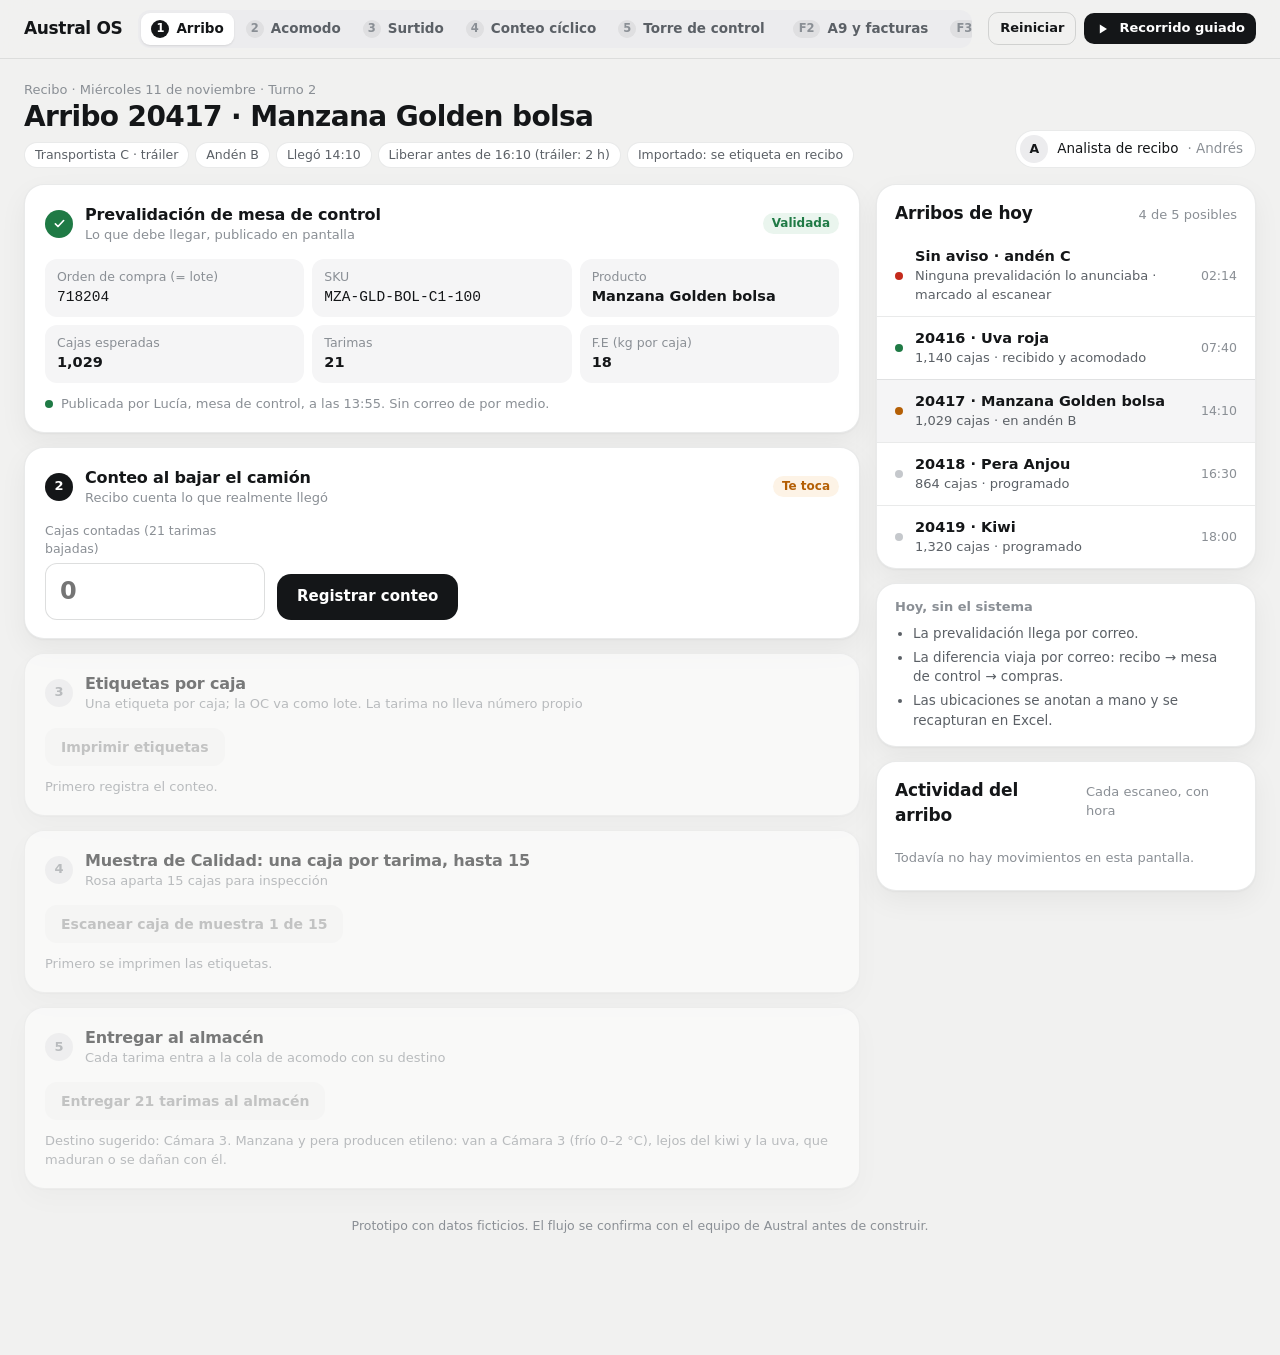
==== commit 68b4a5b0: "Rename Iván to Josué" ====
--- a/austral-os-fase1.html
+++ b/austral-os-fase1.html
@@ -6,7 +6,7 @@
 <meta name="viewport" content="width=device-width, initial-scale=1">
 <title>Austral OS · Fase 1</title>
 <style>:root{--ink:#141618;--ink-2:#5b6066;--ink-3:#8a8f95;--bg:#f1f1f0;--card:#fff;--soft:#f5f5f6;--soft-2:#ececee;--line:#14161817;--line-2:#14161824;--teal:#0e6b62;--teal-s:#0e6b6217;--amber:#b45f05;--amber-s:#fdf3e6;--amber-l:#b45f0559;--red:#c42b1c;--red-s:#fdeeec;--red-l:#c42b1c59;--green:#1f7a45;--green-s:#eaf5ee;--shadow:0 1px 2px #1416180a, 0 10px 28px #1416180d;--sans:-apple-system,BlinkMacSystemFont,"SF Pro Text","Inter","Segoe UI",system-ui,sans-serif;--mono:"SF Mono",ui-monospace,Menlo,Consolas,monospace}*{box-sizing:border-box}html,body{min-height:100%;margin:0}body{font:15px/1.45 var(--sans);color:var(--ink);-webkit-font-smoothing:antialiased;background:var(--bg);overflow-x:hidden}button{font:inherit;color:inherit;cursor:pointer;background:0 0;border:0;padding:0}button[disabled]{cursor:not-allowed;opacity:.42}input,textarea,select{font:inherit;color:inherit}:focus-visible{outline:2px solid var(--ink);outline-offset:2px;border-radius:8px}.card{background:var(--card);border:1px solid var(--line);box-shadow:var(--shadow);border-radius:20px}.wrap{max-width:1320px;margin:0 auto;padding:0 24px 120px}.muted{color:var(--ink-3)}.mono{font-family:var(--mono);font-size:.93em}.num{font-variant-numeric:tabular-nums}.topbar{z-index:30;-webkit-backdrop-filter:blur(18px)saturate(150%);backdrop-filter:blur(18px)saturate(150%);border-bottom:1px solid var(--line);background:#f1f1f0e0;grid-template-columns:auto minmax(0,1fr) auto;align-items:center;gap:16px;padding:10px 24px;display:grid;position:sticky;top:0}.brand{align-items:baseline;gap:10px;min-width:0;display:flex}.brand b{letter-spacing:-.02em;white-space:nowrap;font-size:17px;font-weight:650}.brand span{color:var(--ink-3);white-space:nowrap;text-overflow:ellipsis;font-size:13px;overflow:hidden}.topnav{background:var(--soft-2);scrollbar-width:none;border-radius:12px;justify-self:center;gap:2px;max-width:100%;padding:3px;display:flex;overflow-x:auto}.topnav::-webkit-scrollbar{display:none}.topnav button{color:var(--ink-2);white-space:nowrap;border-radius:9px;align-items:center;gap:7px;padding:6px 10px;font-size:13.5px;font-weight:550;display:flex}.topnav button i{color:var(--ink-3);background:#1416180f;border-radius:50%;place-items:center;width:18px;height:18px;font-size:11.5px;font-style:normal;font-weight:650;display:inline-grid}.topnav button.on{color:var(--ink);background:#fff;box-shadow:0 1px 2px #1416181a}.topnav button.on i{background:var(--ink);color:#fff}.tactions{justify-self:end;align-items:center;gap:8px;display:flex}.eyebrow{color:var(--ink-3);margin:0;font-size:13px}.title{letter-spacing:-.022em;margin:2px 0 0;font-size:28px;font-weight:650;line-height:1.15}.title.sm{font-size:24px}.h2{letter-spacing:-.01em;margin:0;font-size:17px;font-weight:650}.label{color:var(--ink-3);font-size:12.5px}.phead{flex-wrap:wrap;justify-content:space-between;align-items:flex-end;gap:16px;margin:22px 0 16px;display:flex}.who{border:1px solid var(--line);white-space:nowrap;background:#fff;border-radius:999px;align-items:center;gap:9px;padding:4px 12px 4px 4px;font-size:13.5px;display:flex}.who b{background:var(--soft-2);border-radius:50%;place-items:center;width:28px;height:28px;font-size:12.5px;font-weight:650;display:grid}.who span{color:var(--ink-3)}.btn{background:var(--soft-2);white-space:nowrap;border-radius:12px;justify-content:center;align-items:center;gap:8px;padding:9px 16px;font-size:14px;font-weight:600;display:inline-flex}.btn:hover{background:#e3e3e6}.btn.primary{background:var(--ink);color:#fff}.btn.primary:hover{background:#2b2e31}.btn.ghost{border:1px solid var(--line-2);background:0 0}.btn.sm{border-radius:10px;padding:6px 11px;font-size:13px}.btn.lg{border-radius:14px;padding:12px 20px;font-size:15px}.btn svg{flex:none;width:16px;height:16px}.row-btns{flex-wrap:wrap;align-items:center;gap:8px;display:flex}.tag{white-space:nowrap;border-radius:999px;align-items:center;gap:5px;padding:2px 9px;font-size:12px;font-weight:600;display:inline-flex}.tag.red{background:var(--red-s);color:var(--red)}.tag.amber{background:var(--amber-s);color:var(--amber)}.tag.green{background:var(--green-s);color:var(--green)}.tag.grey{background:var(--soft-2);color:var(--ink-2)}.tag.dark{background:var(--ink);color:#fff}.dot{border-radius:50%;flex:none;width:8px;height:8px;display:inline-block}.dot.red{background:var(--red)}.dot.amber{background:var(--amber)}.dot.green{background:var(--green)}.dot.grey{background:#c5c8cc}.pills{flex-wrap:wrap;gap:6px;display:flex}.pl{color:var(--ink-2);border:1px solid var(--line);white-space:nowrap;background:#fff;border-radius:999px;align-items:center;gap:6px;padding:3px 10px;font-size:12.5px;display:inline-flex}.lnk{color:var(--ink-2);text-underline-offset:2px;font-size:13px;font-weight:600;text-decoration:underline}.lnk:hover{color:var(--ink)}.grid2{grid-template-columns:minmax(0,1fr) 380px;align-items:start;gap:16px;display:grid}.col{flex-direction:column;gap:14px;min-width:0;display:flex}.panel-h{justify-content:space-between;align-items:baseline;gap:12px;padding:16px 18px 10px;display:flex}.panel-h p{color:var(--ink-3);margin:0;font-size:13px}.pad{padding:16px 18px}.step{padding:18px 20px}.step-h{align-items:center;gap:12px;display:flex}.step-h .t{flex:1;min-width:0}.step-h .t b{letter-spacing:-.01em;font-size:16px;font-weight:650;display:block}.step-h .t span{color:var(--ink-3);font-size:13px;display:block}.sn{background:var(--ink);color:#fff;border-radius:50%;flex:none;place-items:center;width:28px;height:28px;font-size:13px;font-weight:650;display:grid}.sn.done{background:var(--green)}.sn.wait{background:var(--soft-2);color:var(--ink-3)}.sn svg{width:15px;height:15px}.step.locked{opacity:.55}.step-b{margin-top:14px}.vals{grid-template-columns:repeat(3,minmax(0,1fr));gap:8px;display:grid}.vals div{background:var(--soft);border-radius:12px;min-width:0;padding:9px 12px}.vals .label{display:block}.vals b{overflow-wrap:anywhere;font-size:14.5px;font-weight:600}.vals b.mono{font-weight:500}.foot-note{color:var(--ink-3);flex-wrap:wrap;align-items:center;gap:8px;margin:12px 0 0;font-size:13px;display:flex}.field{display:block}.field .label{margin-bottom:5px;display:block}.inp{border:1px solid var(--line-2);background:#fff;border-radius:12px;width:100%;padding:10px 12px}.inp.big{letter-spacing:-.01em;font-variant-numeric:tabular-nums;padding:10px 14px;font-size:24px;font-weight:650}.countrow{grid-template-columns:220px auto;align-items:end;gap:12px;display:grid}.result{border-radius:14px;align-items:center;gap:12px;padding:12px 14px;display:flex}.result.good{background:var(--green-s)}.result.bad{background:var(--red-s)}.result b{font-size:17px;font-weight:650}.result.good b{color:var(--green)}.result.bad b{color:var(--red)}.result .s{color:var(--ink-2);font-size:13px}.result .r{margin-left:auto}.disc{border-color:var(--red-l);box-shadow:inset 3px 0 0 var(--red),var(--shadow)}.explain{gap:12px;margin-top:14px;display:grid}.ex{grid-template-columns:24px minmax(0,1fr);align-items:start;gap:10px;display:grid}.exn{background:var(--ink);color:#fff;border-radius:50%;place-items:center;width:22px;height:22px;margin-top:1px;font-size:12px;font-weight:650;display:grid}.ex b{font-size:14px}.ex p{color:var(--ink-2);margin:2px 0 0;font-size:13.5px}.sent{background:var(--soft);color:var(--ink-2);border-radius:12px;margin-top:10px;padding:10px 12px;font-size:13.5px}.sent b{color:var(--ink)}.sent .ln{align-items:center;gap:8px;display:flex}.sent .ln+.ln{margin-top:4px}.labels{grid-template-columns:repeat(3,minmax(0,1fr));gap:10px;margin-top:14px;display:grid}.lbl{color:#1d1f21;background:#fff;border:1.5px solid #1d1f21;border-radius:6px;min-width:0;padding:10px 11px 8px;font-family:Helvetica Neue,Arial,sans-serif}.lbl .lh{letter-spacing:.06em;border-bottom:1px solid #1d1f21;justify-content:space-between;margin-bottom:6px;padding-bottom:4px;font-size:9.5px;font-weight:700;display:flex}.lbl .lote{color:#555;letter-spacing:.04em;font-size:10px}.lbl .lote b{letter-spacing:.01em;color:#1d1f21;font-size:22px;line-height:1.05;display:block}.lbl .ld{margin:4px 0 2px;font-size:11px}.lbl .ld span{font-family:Courier New,monospace;font-size:10.5px}.lbl .lf{justify-content:space-between;margin-bottom:5px;font-size:10.5px;display:flex}.lbl svg.bc{fill:#1d1f21;width:100%;height:38px;display:block}.lbl .bt{text-align:center;letter-spacing:.08em;margin-top:2px;font-family:Courier New,monospace;font-size:10.5px}.list .item{text-align:left;align-items:center;gap:12px;width:100%;padding:11px 18px;display:flex}.list .item+.item{border-top:1px solid var(--line)}.item .t{flex:1;min-width:0}.item .t b{font-size:14.5px;font-weight:600;display:block}.item .t span{color:var(--ink-2);font-size:13px;display:block}.item.cur{background:var(--soft)}.item .meta{color:var(--ink-3);white-space:nowrap;font-size:12.5px}.hoy{padding:14px 18px 16px}.hoy h4{color:var(--ink-3);margin:0 0 8px;font-size:13px;font-weight:600}.hoy ul{color:var(--ink-2);margin:0;padding-left:18px;font-size:13.5px}.hoy li+li{margin-top:4px}.log{max-height:340px;padding:2px 0 8px;overflow-y:auto}.log .le{grid-template-columns:44px minmax(0,1fr);gap:8px;padding:7px 18px;font-size:13px;display:grid}.log .le+.le{border-top:1px solid var(--line)}.log .le time{color:var(--ink-3);font-variant-numeric:tabular-nums}.log .le b{font-weight:600}.log .le.red span{color:var(--red)}.log .le.green span{color:var(--ink)}.log .empty{color:var(--ink-3);padding:10px 18px 14px;font-size:13px}.demo{border:1px dashed var(--line-2);background:0 0;border-radius:16px;padding:14px 16px}.demo h4{color:var(--ink-3);margin:0 0 4px;font-size:12.5px;font-weight:600}.demo p{color:var(--ink-3);margin:0 0 10px;font-size:12.5px}.demo .row-btns .btn{border:1px solid var(--line-2);background:#fff}.stage3{grid-template-columns:minmax(0,1fr) 410px minmax(0,1fr);align-items:start;gap:28px;margin-top:18px;display:grid}.stage3 .side{flex-direction:column;gap:14px;min-width:0;display:flex}.stage3 .side .phead{margin:4px 0 0;display:block}.stage3 .side .who{margin-top:10px;display:inline-flex}.queue .qi{align-items:center;gap:10px;padding:8px 18px;font-size:13.5px;display:flex}.queue .qi+.qi{border-top:1px solid var(--line)}.queue .qi .n{background:var(--soft-2);width:22px;height:22px;color:var(--ink-2);border-radius:50%;flex:none;place-items:center;font-size:11.5px;font-weight:650;display:grid}.queue .qi.now{background:var(--soft)}.queue .qi.now .n{background:var(--ink);color:#fff}.queue .qi.ok .n{background:var(--green);color:#fff}.queue .qi.bad .n{background:var(--red);color:#fff}.queue .qi .n svg{width:12px;height:12px}.queue .qi .d{white-space:nowrap;text-overflow:ellipsis;flex:1;min-width:0;overflow:hidden}.queue .qi .qc{color:var(--ink-2);font-variant-numeric:tabular-nums;white-space:nowrap;font-size:13px}.prog{background:var(--soft-2);border-radius:99px;height:6px;margin:8px 18px 14px;overflow:hidden}.prog i{background:var(--ink);border-radius:99px;height:100%;display:block}.rule{color:var(--ink-2);padding:14px 18px;font-size:13.5px}.rule b{color:var(--ink);margin-bottom:2px;font-size:14px;display:block}.phone{background:#1c1e20;border-radius:54px;width:410px;height:720px;margin:0 auto;padding:10px;position:relative;box-shadow:0 30px 60px #14161829,0 0 0 1px #14161840}.screen{background:#f4f4f3;border-radius:44px;flex-direction:column;width:390px;height:700px;display:flex;position:relative;overflow:hidden}.notch{z-index:3;background:#1c1e20;border-radius:20px;width:112px;height:30px;position:absolute;top:9px;left:50%;transform:translate(-50%)}.sbar{flex:none;justify-content:space-between;align-items:center;height:46px;padding:4px 30px 0;font-size:14px;font-weight:600;display:flex}.sbar .bat{border:1.5px solid var(--ink);vertical-align:middle;border-radius:3px;width:24px;height:11px;margin-left:6px;display:inline-block;position:relative}.sbar .bat:after{content:"";background:var(--ink);border-radius:1px;position:absolute;inset:1.5px 5px 1.5px 1.5px}.ph-h{flex:none;justify-content:space-between;align-items:center;padding:6px 18px 10px;display:flex}.ph-h b{letter-spacing:-.02em;font-size:20px;font-weight:700}.ph-h span{color:var(--ink-3);font-size:13px;font-weight:500}.pbody{flex-direction:column;flex:1;gap:10px;min-height:0;padding:0 14px 14px;display:flex;overflow-y:auto}.pfoot{border-top:1px solid var(--line);background:#f4f4f3;flex-direction:column;flex:none;gap:10px;padding:12px 14px 20px;display:flex}.pcard{border:1px solid var(--line);background:#fff;border-radius:18px;padding:14px 16px;box-shadow:0 1px 2px #1416180d}.pcard .label{display:block}.pk{color:var(--ink-3);margin-bottom:4px;font-size:12.5px;font-weight:600}.pid{font-family:var(--mono);letter-spacing:.01em;font-size:19px;font-weight:600}.pdesc{margin-top:2px;font-size:15px;font-weight:600}.pmeta{flex-wrap:wrap;gap:6px;margin-top:8px;display:flex}.pdest{letter-spacing:-.022em;font-size:27px;font-weight:700;line-height:1.12}.pdest small{color:var(--ink-3);letter-spacing:0;margin-bottom:3px;font-size:13px;font-weight:600;display:block}.pdrow{justify-content:space-between;align-items:flex-start;gap:10px;display:flex}.lv{flex-direction:column;flex:none;align-items:center;gap:3px;display:flex}.lv i{border:1.5px solid var(--ink-3);border-radius:3px;width:44px;height:14px;display:block}.lv i.on{background:var(--ink);border-color:var(--ink)}.lv span{color:var(--ink-3);margin-top:2px;font-size:11px;font-weight:600}.cmap{width:100%;height:auto;margin-top:10px;display:block}.cmap .t{font:600 10px var(--sans);fill:#8a8f95}.cmap .t2{font:600 9.5px var(--sans);fill:#5b6066}.cmap .pin{font:700 10.5px var(--mono);fill:#fff}.pbtn{background:var(--ink);color:#fff;border-radius:16px;justify-content:center;align-items:center;gap:10px;width:100%;height:56px;font-size:17px;font-weight:650;display:flex}.pbtn svg{width:20px;height:20px}.pbtn.soft{color:var(--ink);border:1px solid var(--line-2);background:#fff}.pbtn.green{background:var(--green)}.plinks{flex-wrap:wrap;justify-content:center;gap:18px;display:flex}.plinks button{color:var(--ink-2);text-underline-offset:2px;font-size:13.5px;font-weight:600;text-decoration:underline}.psteps{flex:none;grid-template-columns:repeat(3,1fr);gap:6px;display:grid}.psteps div{color:var(--ink-3);border-top:3px solid var(--soft-2);padding-top:7px;font-size:11.5px;font-weight:600}.psteps div.on{color:var(--ink);border-color:var(--ink)}.psteps div.ok{color:var(--green);border-color:var(--green)}.perr{background:var(--red-s);border:1px solid var(--red-l);border-radius:16px;padding:12px 14px}.perr b{color:var(--red);align-items:center;gap:7px;font-size:15px;display:flex}.perr p{color:var(--ink);margin:4px 0 0;font-size:13.5px}.perr b svg{flex:none;width:16px;height:16px}.pok{background:var(--green-s);text-align:center;border-radius:18px;padding:22px 16px}.pok .big{background:var(--green);color:#fff;border-radius:50%;place-items:center;width:56px;height:56px;margin:0 auto 10px;display:grid}.pok .big svg{width:28px;height:28px}.pok b{color:var(--green);font-size:20px;font-weight:700;display:block}.pok p{color:var(--ink-2);margin:4px 0 0;font-size:14px}.pchip{background:var(--green-s);color:var(--green);border-radius:999px;align-items:center;gap:6px;padding:3px 10px;font-size:12.5px;font-weight:600;display:inline-flex}.pchip svg{width:13px;height:13px}.ptype{gap:8px;display:flex}.ptype input{border:1px solid var(--line-2);min-width:0;font-family:var(--mono);text-transform:uppercase;background:#fff;border-radius:12px;flex:1;padding:10px 12px;font-size:15px}.sheet-bg{z-index:4;background:#14161859;align-items:flex-end;display:flex;position:absolute;inset:0}.sheet{background:#fff;border-radius:24px 24px 0 0;flex-direction:column;gap:10px;width:100%;padding:20px 18px 26px;display:flex}.sheet b.t{letter-spacing:-.01em;font-size:18px;font-weight:700}.sheet p{color:var(--ink-2);margin:0;font-size:14px}.pempty{text-align:center;color:var(--ink-2);padding:60px 18px}.pempty b{color:var(--ink);margin-bottom:4px;font-size:18px;display:block}.blindnote{color:var(--ink-2);background:var(--soft);border-radius:12px;align-items:flex-start;gap:8px;padding:9px 11px;font-size:13px;display:flex}.blindnote svg{flex:none;width:16px;height:16px;margin-top:1px}.pres{justify-content:space-between;align-items:center;gap:8px;padding:9px 0;font-size:14px;display:flex}.pres+.pres{border-top:1px solid var(--line)}.pres .qc{font-variant-numeric:tabular-nums;font-size:14px;font-weight:600}.bigpct{letter-spacing:-.03em;font-size:40px;font-weight:700;line-height:1}.route{grid-template-columns:repeat(8,minmax(0,1fr));padding:16px 10px 14px;display:grid;position:relative}.route .bar{background:var(--soft-2);height:2px;position:absolute;top:25px;left:6.25%;right:6.25%}.route .fill{background:var(--ink);height:2px;position:absolute;top:25px;left:6.25%}.rs{text-align:center;color:var(--ink-3);padding:0 4px;font-size:12.5px;position:relative}.rs i{z-index:1;background:#fff;border:1.5px solid #c4c7cb;border-radius:50%;width:19px;height:19px;margin:0 auto 6px;display:block;position:relative}.rs.done i{background:var(--ink);border-color:var(--ink)}.rs.done i:after{content:"";border:2px solid #fff;border-width:0 2px 2px 0;width:4px;height:8px;position:absolute;top:2.5px;left:5.5px;transform:rotate(45deg)}.rs.now i{border:2px solid var(--amber);box-shadow:0 0 0 4px var(--amber-s)}.rs b{color:var(--ink-2);font-weight:600;display:block}.rs.now b{color:var(--ink)}.rs span{font-size:12px;display:block}.opts{gap:8px;margin-top:10px;display:grid}.opt{text-align:left;border:1px solid var(--line-2);background:#fff;border-radius:14px;align-items:flex-start;gap:12px;width:100%;padding:11px 13px;display:flex}.opt.on{border-color:var(--ink);box-shadow:inset 0 0 0 1px var(--ink)}.opt[disabled]{background:var(--soft)}.opt .t{flex:1;min-width:0}.opt b{font-size:14px;display:block}.opt small{color:var(--ink-2);margin-top:1px;font-size:13px;display:block}.radio{border:1.5px solid var(--ink-3);border-radius:50%;flex:none;width:17px;height:17px;margin-top:2px}.opt.on .radio{border:5px solid var(--ink)}.seg{background:var(--soft-2);border-radius:11px;gap:2px;padding:3px;display:inline-flex}.seg button{color:var(--ink-2);border-radius:8px;padding:6px 14px;font-size:13.5px;font-weight:600}.seg button.on{color:var(--ink);background:#fff;box-shadow:0 1px 2px #1416181f}.line-card{padding:16px 18px}.line-card+.line-card{border-top:1px solid var(--line)}.lc-h{flex-wrap:wrap;justify-content:space-between;align-items:center;gap:12px;display:flex}.lc-h b{font-size:15.5px}.modes{color:var(--ink-3);flex-wrap:wrap;align-items:center;gap:12px;margin-top:12px;font-size:13px;display:flex}.tbl{border-collapse:collapse;width:100%;font-size:13.5px}.tbl th{text-align:left;color:var(--ink-3);border-bottom:1px solid var(--line);white-space:nowrap;background:#fafafa;padding:9px 12px;font-size:11.5px;font-weight:600}.tbl td{border-bottom:1px solid var(--line);vertical-align:top;font-variant-numeric:tabular-nums;padding:10px 12px}.tbl td.m{font-family:var(--mono);white-space:nowrap;font-size:12.8px}.tbl td.r,.tbl th.r{text-align:right}.tbl tr.sum td{border-bottom:0;font-weight:650}.tbl tr.ok td{color:var(--ink-3)}.tblwrap{overflow-x:auto}.checks{gap:8px;padding:4px 18px 16px;display:grid}.checks div{align-items:flex-start;gap:9px;font-size:13.5px;display:flex}.checks svg{width:17px;height:17px;color:var(--green);flex:none;margin-top:1px}.banner{background:var(--red-s);border-radius:14px;align-items:flex-start;gap:12px;padding:12px 14px;font-size:13.5px;display:flex}.banner b{color:var(--red)}.done-stats{grid-template-columns:repeat(5,minmax(0,1fr));gap:10px;padding:0 18px 16px;display:grid}.done-stats div{background:var(--soft);border-radius:12px;padding:10px 12px}.done-stats b{letter-spacing:-.015em;font-size:20px;font-weight:650;display:block}.kpis{grid-template-columns:repeat(4,minmax(0,1fr));gap:12px;margin-bottom:16px;display:grid}.kpi{padding:14px 18px}.kpi .label{display:block}.kpi b{letter-spacing:-.02em;font-variant-numeric:tabular-nums;margin-top:2px;font-size:26px;font-weight:650;display:block}.kpi span.s{color:var(--ink-3);margin-top:2px;font-size:12.5px;display:block}.kpi .drv{flex-wrap:wrap;gap:12px;margin-top:6px;font-size:13px;display:flex}.kpi .drv div b{margin:0 2px 0 0;font-size:20px;display:inline}.mapcard{padding:6px 18px 18px}.mapcard .panel-h{flex-wrap:wrap;row-gap:8px}.mapcard .panel-h .h2{white-space:nowrap}.legend{color:var(--ink-2);flex-wrap:wrap;align-items:center;gap:14px;font-size:12.5px;display:flex}.legend span{align-items:center;gap:6px;display:inline-flex}.legend i{border-radius:3px;width:13px;height:13px;display:inline-block}.planwrap{gap:12px;margin-top:8px;display:grid}svg.plan{width:100%;height:auto;font-family:var(--sans);display:block}.plan .hall{fill:#f6f6f5;stroke:var(--ink);stroke-width:.22px;stroke-linejoin:round}.plan .room{fill:#fff;stroke:var(--ink);stroke-width:.22px;stroke-linejoin:round}.plan .aisle{fill:#f1f1f0}.plan .zone{fill:none;stroke:#1416184d;stroke-width:.1px;stroke-dasharray:.55 .4}.plan .gap{stroke:#f6f6f5;stroke-width:.5px}.plan .jamb{stroke:var(--ink);stroke-width:.22px}.plan .truck{fill:#fff;stroke:#14161873;stroke-width:.12px}.plan .mid{stroke:#14161829;stroke-width:.06px;pointer-events:none}.plan .rule{stroke:var(--ink-2);stroke-width:.14px}.plan text{fill:var(--ink-2);pointer-events:none;font-size:1.12px;font-weight:600}.plan text.t1{fill:var(--ink);font-size:1.55px;font-weight:650}.plan text.t3{fill:var(--ink-3);font-size:.98px;font-weight:500}.plan text.dn{fill:var(--ink);font-size:1.5px;font-weight:700}.plan .c{fill:#fff;stroke:#1416184d;stroke-width:.07px;cursor:pointer}.plan .c.e1{fill:#dcdee1}.plan .c.e2{fill:#b9bcc1}.plan .c.e3{fill:#8b9096}.plan .c.e4{fill:#6c7177}.plan .c.e5{fill:#50545a}.plan .c.am{fill:#e5a050}.plan .c.rd{fill:var(--red)}.plan .c:hover{stroke:var(--ink);stroke-width:.2px}.plan .c.sel{stroke:var(--ink);stroke-width:.38px}.plan .mv{fill:#fff;stroke:var(--ink);stroke-width:.13px;pointer-events:none}.plan text.antn{fill:var(--ink-2);font-size:.72px}.plan text.antn.w{fill:#fff}.planside{grid-template-columns:repeat(3,minmax(0,1fr));gap:10px;min-width:0;display:grid}.planside .foot-note{align-self:center;font-size:12.5px}.pgrid{grid-template-columns:50px repeat(2,minmax(0,1fr));align-items:stretch;gap:6px;padding:2px 18px 16px;display:grid}.pgrid .ph{letter-spacing:.04em;text-transform:uppercase;color:var(--ink-3);font-size:11.5px;font-weight:650}.pgrid .n{color:var(--ink-3);align-self:center;font-size:12.5px;font-weight:600}.pc{background:var(--soft);border-radius:10px;min-width:0;padding:7px 9px;font-size:12.5px}.pc b{font-weight:600;line-height:1.25;display:block}.pc small{color:var(--ink-3);font-size:11.5px;display:block}.pc.free{box-shadow:inset 0 0 0 1px var(--line);background:0 0;align-items:center;display:grid}.pc .tag{margin-top:4px}.rm{background:var(--soft);border-radius:12px;padding:10px 12px}.rm b{font-size:14px;font-weight:650}.rm span{color:var(--ink-3);font-size:12.5px;display:block}.rm .n{color:var(--ink-2);margin-top:2px;font-size:13px}.rm .bar{background:var(--soft-2);border-radius:3px;height:6px;margin-top:7px;overflow:hidden}.rm .bar i{background:var(--ink-2);border-radius:3px;height:100%;display:block}.excgrid{grid-template-columns:repeat(3,minmax(0,1fr));gap:10px;padding:2px 18px 18px;display:grid}.excgrid .exc,.excgrid .exc+.exc{background:var(--soft);border-top:0;border-radius:14px;align-content:start;padding:11px 13px}.night{padding:16px 18px 18px}.night .sub{color:var(--ink-2);margin:2px 0 12px;font-size:13.5px}.night .cols{grid-template-columns:repeat(2,minmax(0,1fr));gap:12px;display:grid}.night .nc{background:var(--soft);border-radius:14px;padding:12px 14px}.night .nc.on{box-shadow:inset 0 0 0 1.5px var(--ink);background:#fff}.night .nc h4{letter-spacing:.05em;text-transform:uppercase;color:var(--ink-3);margin:0 0 9px;font-size:12px;font-weight:650}.night .nc.on h4{color:var(--ink)}.night ol{counter-reset:n;gap:7px;margin:0;padding:0;list-style:none;display:grid}.night li{color:var(--ink-2);counter-increment:n;grid-template-columns:20px minmax(0,1fr);align-items:start;gap:9px;font-size:13.5px;display:grid}.night li:before{content:counter(n);background:var(--soft-2);width:20px;height:20px;color:var(--ink-2);border-radius:50%;place-items:center;font-size:11.5px;font-weight:650;display:grid}.night .nc.on li{color:var(--ink)}.night .nc.on li:before{background:var(--ink);color:#fff}.night .evs{color:var(--ink-3);flex-wrap:wrap;align-items:center;gap:8px;margin-top:12px;font-size:13px;display:flex}.night .ev{background:var(--soft);color:var(--ink-2);border-radius:999px;align-items:center;gap:7px;padding:4px 11px;display:inline-flex}.night .ev b{color:var(--ink);font-variant-numeric:tabular-nums}@media (width<=1180px){.excgrid{grid-template-columns:repeat(2,minmax(0,1fr))}}@media (width<=760px){.planside,.excgrid,.night .cols{grid-template-columns:minmax(0,1fr)}}.exc{grid-template-columns:10px minmax(0,1fr);gap:10px;padding:12px 18px;display:grid}.exc+.exc{border-top:1px solid var(--line)}.exc .dot{margin-top:6px}.exc b{font-size:14px;font-weight:600}.exc .w{font-family:var(--mono);color:var(--ink-2);margin-left:6px;font-size:12.5px}.exc p{color:var(--ink-2);margin:2px 0 6px;font-size:13px}.exc .meta{flex-wrap:wrap;justify-content:space-between;align-items:center;gap:8px;display:flex}.exc .meta time{color:var(--ink-3);font-size:12px}.exc.res{opacity:.6}.posd{padding:4px 18px 16px}.posd .lvr{grid-template-columns:62px minmax(0,1fr) auto;align-items:center;gap:10px;padding:8px 0;font-size:13.5px;display:grid}.posd .lvr+.lvr{border-top:1px solid var(--line)}.posd .lvr .n{color:var(--ink-3);font-size:12.5px;font-weight:600}.posd .lvr small{color:var(--ink-3);font-size:12px;display:block}.sic-h{flex-wrap:wrap;justify-content:space-between;align-items:center;gap:12px;padding:16px 18px 6px;display:flex}.sic-note{color:var(--ink-3);margin:0;padding:0 18px 12px;font-size:13px}.nosig{color:var(--amber);font-size:11.5px;font-weight:650}.offbar{color:var(--amber);background:var(--amber-s);border-radius:10px;flex:none;align-items:center;gap:7px;margin:0 14px 8px;padding:6px 10px;font-size:12px;font-weight:600;display:flex}.offbar i{background:var(--amber);border-radius:50%;flex:none;width:7px;height:7px}.pwhy{color:var(--ink-2);border-top:1px solid var(--line);margin-top:8px;padding-top:8px;font-size:12.5px;line-height:1.4}.reasons{flex-wrap:wrap;gap:6px;display:flex}.reasons button{border:1px solid var(--line-2);background:#fff;border-radius:999px;padding:7px 12px;font-size:13.5px;font-weight:600}.reasons button.on{background:var(--ink);color:#fff;border-color:var(--ink)}.moreacts{flex-direction:column;gap:8px;display:flex}.moreacts .pbtn{height:48px;font-size:15px}.sheet{max-height:100%;overflow-y:auto}.rsn{color:var(--ink-2);background:var(--soft-2);white-space:nowrap;border-radius:999px;margin-left:6px;padding:1px 8px;font-size:11.5px;font-weight:600}.pfooter{color:var(--ink-3);text-align:center;margin:28px 0 0;font-size:12.5px}#toast .toast{z-index:90;background:var(--ink);color:#fff;text-align:center;border-radius:999px;max-width:92vw;padding:10px 18px;font-size:14px;font-weight:500;animation:.3s drop;position:fixed;top:66px;left:50%;transform:translate(-50%);box-shadow:0 8px 24px #0000002e}@keyframes drop{0%{opacity:0;transform:translate(-50%,-14px)}to{opacity:1;transform:translate(-50%)}}.tourcap{z-index:80;width:min(860px,100vw - 32px);box-shadow:0 18px 50px #14161838,0 0 0 1px var(--line);background:#fff;border-radius:18px;grid-template-columns:auto minmax(0,1fr) auto;align-items:center;gap:16px;padding:14px 18px 12px;display:grid;position:fixed;bottom:18px;left:50%;transform:translate(-50%)}.tourcap .n{color:var(--ink-3);font-variant-numeric:tabular-nums;white-space:nowrap;font-size:12.5px;font-weight:650}.tourcap p{letter-spacing:-.01em;margin:0;font-size:18px;font-weight:550;line-height:1.35}.tourcap .tparts{background:var(--soft-2);border-radius:11px;grid-column:1/-1;justify-self:start;gap:2px;max-width:100%;padding:3px;display:flex;overflow-x:auto}.tourcap .tparts button{color:var(--ink-2);white-space:nowrap;border-radius:8px;padding:4px 11px;font-size:12.5px;font-weight:600}.tourcap .tparts button.on{color:var(--ink);background:#fff;box-shadow:0 1px 2px #1416181a}.tourcap .tctl button:disabled{opacity:.4}.tourcap .tplay{color:var(--green);font-weight:600}.tourcap .bar{background:var(--soft-2);border-radius:99px;grid-column:1/-1;height:3px;overflow:hidden}.tourcap .bar i{background:var(--ink);height:100%;transition:width .4s;display:block}.tour-hl{outline-offset:4px;border-radius:14px;transition:outline-color .2s;outline:3px solid var(--ink)!important}body.touring #app{pointer-events:none}body.touring .tour-hl .btn.primary,body.touring .tour-hl .pbtn,body.touring #phone .pbtn{pointer-events:auto}.tournote{z-index:79;width:316px;box-shadow:0 14px 40px #14161833,0 0 0 1px var(--line);background:#fff;border-radius:16px;padding:14px 16px;position:fixed;top:78px;right:22px}.tournote b{letter-spacing:.05em;text-transform:uppercase;color:var(--ink-3);margin-bottom:6px;font-size:11.5px;font-weight:650;display:block}.tournote p{color:var(--ink);margin:0;font-size:15px;line-height:1.42}.tourcap .tspeed{font-variant-numeric:tabular-nums}@keyframes fadeUp{0%{opacity:0;transform:translateY(6px)}to{opacity:1;transform:none}}#audCard .list .item,#audCard .checks>div{animation:.45s both fadeUp}#audCard .list .item:nth-child(2){animation-delay:.3s}#audCard .list .item:nth-child(3){animation-delay:.6s}#audCard .list .item:nth-child(4){animation-delay:.9s}#audCard .checks>div:first-child{animation-delay:1.3s}#audCard .checks>div:nth-child(2){animation-delay:1.7s}#audCard .checks>div:nth-child(3){animation-delay:2.1s}@media (width<=1100px){.tournote{display:none}}@media (prefers-reduced-motion:reduce){*{transition:none!important;animation:none!important}}@media (width<=1180px){.stage3{grid-template-columns:minmax(0,1fr) 410px}.stage3 .side.r{grid-column:1/-1}.kpis{grid-template-columns:repeat(2,minmax(0,1fr))}}@media (width<=980px){.topbar{grid-template-columns:minmax(0,1fr) auto;padding:10px 16px}.topnav{grid-area:2/1/auto/-1;justify-self:start}.grid2,.stage3{grid-template-columns:minmax(0,1fr)}.stage3 .phonecol{order:-1}.done-stats{grid-template-columns:repeat(2,minmax(0,1fr))}}@media (width<=620px){.wrap{padding:0 16px 120px}.vals,.labels,.countrow,.kpis{grid-template-columns:minmax(0,1fr)}.route{grid-template-columns:repeat(3,minmax(0,1fr));row-gap:14px}.route .bar,.route .fill,.brand span,.tactions .btn.ghost{display:none}.phone{border-radius:46px;width:100%;max-width:410px;height:700px;padding:6px}.screen{border-radius:40px;width:100%;height:688px}.pas,.tourcap{grid-template-columns:minmax(0,1fr)}.tourcap p{font-size:15px}}.smp{flex-wrap:wrap;gap:5px;margin-top:10px;display:flex}.smp span{font-family:var(--mono);background:var(--soft-2);color:var(--ink-3);border-radius:7px;padding:3px 7px;font-size:11.5px}.smp span.on{background:var(--amber-s);color:var(--amber)}.qrow{grid-template-columns:190px minmax(0,1fr);align-items:end;gap:14px;margin-top:10px;display:grid}.qrow .label{margin-bottom:5px;display:block}.qrow .seg{flex-wrap:wrap}.ctl{gap:4px;margin-top:8px;font-size:13px;display:grid}.ctl>span{align-items:center;gap:8px;display:flex}.topnav button.f2{margin-left:6px}.topnav button.f2 i{border-radius:9px;width:auto;padding:0 6px}a.btn{color:var(--ink);text-decoration:none}.a9bg{z-index:60;background:#1416186b;place-items:center;padding:24px;display:grid;position:fixed;inset:0;overflow:auto}.a9sheet{cursor:default;background:#fff;border-radius:12px;width:min(1240px,100%);padding:0 0 18px;overflow:hidden;box-shadow:0 24px 60px #14161847}.a9bar{color:#fff;background:#1e6b3a;align-items:center;gap:12px;padding:10px 18px;display:flex}.a9bar b{font-size:14px;font-weight:650}.a9bar span{opacity:.85;font-size:12.5px}.a9bar .lnk{color:#fff;margin-left:auto}.a9scroll{padding:14px 18px 6px;overflow-x:auto}.a9x{border-collapse:collapse;table-layout:fixed;color:#000;width:100%;min-width:1100px;font-family:Calibri,Carlito,Segoe UI,Arial,sans-serif;font-size:13px}.a9x td{white-space:nowrap;text-overflow:ellipsis;border:1px solid #d9d9d9;height:22px;padding:3px 5px;overflow:hidden}.a9x td.x{border-color:#ececec}.a9x .b{font-weight:700}.a9x .c{text-align:center}.a9x .r{text-align:right}.a9x .bd{border:1px solid #000}.a9x .g{color:#fff;background:green;font-size:14px}.a9x .gr{background:silver}.a9x .rd{background:red}.a9x .yl{color:#ff0}.a9x .y{background:#ff0;font-size:14px}.a9x .lg{background:#92d050}.a9x .big{font-size:15px}.a9x .oc{color:red;font-size:20px}.a9x .red{color:red}.a9x tr.h td{text-align:center;white-space:normal;background:#9bbb59;border:1px solid #000;height:38px;font-size:10.5px;font-weight:700;line-height:1.15}.a9x tr.ln td{border:1px solid #000;height:28px;font-size:13px}.a9x tr.ln td.nav{font-size:12px}.a9x td.sm{white-space:normal;font-size:11px;line-height:1.1}.a9x td{text-overflow:clip}.a9x .g{font-size:12.5px}.a9x .gr{font-size:12px}.a9x td.sm{font-size:10px}.a9x tr.h td{padding:2px 3px;font-size:9.5px}.a9x tr.ln td{white-space:normal;font-size:12.5px;line-height:1.1}.a9x tr.ln td.nav{white-space:nowrap;font-size:11.5px}.a9x tr.ln td.obs{font-size:10.5px}.a9x td.nav{font-family:Calibri,Carlito,Segoe UI,Arial,sans-serif}.a9x td.obs{white-space:normal;font-size:11.5px;line-height:1.15}.a9x .or{background:#fcd5b4;border-bottom:1px solid #000;font-size:13.5px}.a9firmas{margin-left:18px;margin-right:18px}.a9note{padding:0 18px}.a9firmas{grid-template-columns:repeat(5,minmax(0,1fr));gap:8px;margin-top:14px;display:grid}.a9firmas>div{border:1px dashed var(--line-2);border-radius:8px;padding:8px 10px}.a9firmas>div.ok{background:var(--green-s);border-style:solid}.a9firmas span{color:var(--ink-3);font-size:11px;display:block}.a9firmas b{font-size:13px}.a9firmas .ok b{color:var(--green)}.a9note{color:var(--ink-3);margin:14px 0 0;font-size:12.5px}@media (width<=720px){.a9hdr{grid-template-columns:minmax(0,1fr)}.a9firmas{grid-template-columns:repeat(2,minmax(0,1fr))}.a9sheet{overflow-x:auto}}@media (width<=1700px){.brand span{display:none}}@media (width<=720px){.qrow{grid-template-columns:minmax(0,1fr)}.route b{font-size:11px}.route span{display:none}}</style>
-  <script type="module" crossorigin src="/aos-7f3k9x2m/assets/main-NHtrocYP.js"></script>
+  <script type="module" crossorigin src="/aos-7f3k9x2m/assets/main-B3NufSSn.js"></script>
   <link rel="stylesheet" crossorigin href="/aos-7f3k9x2m/assets/main-DpPztKVM.css">
 </head>
 <body>
@@ -66,7 +66,7 @@
 const BLANK = new Set(['1A79-4T', '1A80-4T', '1A81-4T', '1A82-4T', '1A83-4T', '1A84-4T', '2A63-4T', '2A64-4T']);
 function slotCodes(c, p, pos) { const out = []; for (let l = 1; l <= RC[c].lv; l++) for (const d of DEPTHS.slice(0, RC[c].deep)) { const code = `${c}${p}${pos}-${l}${d}`; if (!BLANK.has(code)) out.push(code); } return out; }
 const LVS = c => Array.from({ length: RC[c].lv }, (_, i) => RC[c].lv - i);
-const DRIVER = 'Montacarguista 2 · Iván';
+const DRIVER = 'Montacarguista 2 · Josué';
 const ZE = 'ANT-12';
 function parseLoc(code) { const s = String(code).toUpperCase().replace(/\s+/g, ''), m = /^([123])([A-D])(\d{1,3})-([1-5])([TUV]?)$/.exec(s); if (!m || BLANK.has(s)) return null; const r = RC[+m[1]]; if (!r.pas.includes(m[2]) || +m[3] < 1 || +m[3] > r.pos || +m[4] > r.lv || DEPTHS.indexOf(m[5]) >= r.deep) return null; return { c: +m[1], p: m[2], pos: +m[3], lvl: +m[4], t: m[5] !== '' }; }
 function isAnt(code) { return /^ANT-\d\d$/.test(code); }
@@ -344,7 +344,7 @@
 function vAcomodo() {
   const P = S.put, total = tasksN(), done = P.placed.length;
   const qitems = []; for (let k = Math.max(0, P.i - 1); k < Math.min(total, P.i + 5); k++) qitems.push(k);
-  const left = `<div class="side"><div class="phead"><p class="eyebrow">Almacén · Turno 2</p><h1 class="title sm">Acomodo dirigido</h1>${who('Montacarguista 2', 'Iván')}</div>
+  const left = `<div class="side"><div class="phead"><p class="eyebrow">Almacén · Turno 2</p><h1 class="title sm">Acomodo dirigido</h1>${who('Montacarguista 2', 'Josué')}</div>
     <section class="card queue" id="putQueue"><div class="panel-h"><b class="h2">Cola del turno</b><p>${S.arr.delivered ? `Arribo 20417 · ${done} de ${total}` : 'Sin entregar'}</p></div>
       <div class="prog"><i style="width:${done / total * 100}%"></i></div>
       ${S.arr.delivered ? qitems.map(k => { const p = putPallet(k), st = k < done ? 'ok' : (k === P.i ? 'now' : ''); return `<div class="qi ${st}"><span class="n">${k < done ? ICON.check : p.n}</span><span class="d">${p.id} · ${p.cajas} cajas</span><span class="qc">${shortLoc(putDest(k))}</span></div>`; }).join('') : '<div class="rule">Recibo todavía no entrega el arribo 20417.</div>'}
@@ -393,12 +393,12 @@
   return phone('Acomodo', sub, body, foot, sheet, P.phase === 'route');
 }
 /* ============ 3 · SURTIDO ============ */
-const SUR_PEOPLE = { 1: ['Calidad', 'Rosa'], 2: ['Capturista de almacén', 'Carlos'], 3: ['Supervisor de turno', 'Rodrigo'], 4: ['Montacarguista 2', 'Iván'], 5: ['Supervisor de turno', 'Rodrigo'] };
+const SUR_PEOPLE = { 1: ['Calidad', 'Rosa'], 2: ['Capturista de almacén', 'Carlos'], 3: ['Supervisor de turno', 'Rodrigo'], 4: ['Montacarguista 2', 'Josué'], 5: ['Supervisor de turno', 'Rodrigo'] };
 function surCur() { const U = S.sur; return U.stage >= 5 ? 7 : U.chk === 'aud' ? 6 : U.chk === 'emb' ? 5 : U.stage; }
 function vSurtido() {
   const st = S.sur.stage, chk = S.sur.chk, cur = surCur();
   const [r, n] = chk === 'emb' ? ['Embarques', 'Sergio'] : chk === 'aud' ? ['Auditoría', 'Elena'] : SUR_PEOPLE[st];
-  const stops = [['Ventas', 'Manda el A9', 'Ventas'], ['Calidad', 'Elige OC y cómo sale', 'Rosa'], ['Capturista', 'Propone el surtido', 'Carlos'], ['Supervisor', 'Aprueba', 'Rodrigo'], ['Montacarguista', 'Surte posición por posición', 'Iván'], ['Embarques', 'Verifica contra el A9', 'Sergio'], ['Auditoría', 'Libera la salida', 'Elena'], ['Listo', 'Cargado', '']];
+  const stops = [['Ventas', 'Manda el A9', 'Ventas'], ['Calidad', 'Elige OC y cómo sale', 'Rosa'], ['Capturista', 'Propone el surtido', 'Carlos'], ['Supervisor', 'Aprueba', 'Rodrigo'], ['Montacarguista', 'Surte posición por posición', 'Josué'], ['Embarques', 'Verifica contra el A9', 'Sergio'], ['Auditoría', 'Libera la salida', 'Elena'], ['Listo', 'Cargado', '']];
   const route = `<section class="card route" id="surRoute"><div class="bar"></div><div class="fill" style="width:${cur / 7 * 87.5}%"></div>${stops.map((s, i) => `<div class="rs ${i < cur || cur === 7 ? 'done' : (i === cur ? 'now' : '')}"><i></i><b>${s[0]}</b><span>${i === 0 ? 'A9 a las 13:05' : (i === cur && cur < 7 ? s[1] : (s[2] ? 'Con ' + s[2] : ''))}</span></div>`).join('')}</section>`;
   const head = `<div class="phead"><div><p class="eyebrow">Salida · A9 3471 · Walmart, CEDIS Norte · cita jueves 12 nov, 05:30</p><h1 class="title">Surtido del A9 3471</h1></div>${who(r, n)}</div>`;
   if (st === 4 && !chk) return surPickStage();
@@ -469,7 +469,7 @@
 }
 function surPickStage() {
   const rows = pickList(), K = S.sur.pk;
-  const left = `<div class="side"><div class="phead"><p class="eyebrow">Salida · A9 3471 · Walmart, CEDIS Norte</p><h1 class="title sm">Surtido del A9 3471</h1>${who('Montacarguista 2', 'Iván')}</div>
+  const left = `<div class="side"><div class="phead"><p class="eyebrow">Salida · A9 3471 · Walmart, CEDIS Norte</p><h1 class="title sm">Surtido del A9 3471</h1>${who('Montacarguista 2', 'Josué')}</div>
     <section class="card rule" style="padding:12px 18px"><b>Paso 5 de 8</b>Calidad eligió la OC, Carlos propuso, Rodrigo aprobó. Ahora surte el montacarguista. Después verifican Embarques y Auditoría.</section>
     <section class="card queue" id="pickList"><div class="panel-h"><b class="h2">ODS 3471 · paradas</b><p>${Math.min(K.i, rows.length)} de ${rows.length}</p></div>
     <div class="prog"><i style="width:${Math.min(K.i, rows.length) / rows.length * 100}%"></i></div>
@@ -809,9 +809,9 @@
     if (!inPal(code, p)) {
       const other = parseBox(code) && P.tasks.find(t => inPal(code, t));
       P.err = other ? `Escaneaste la caja ${code}, que es de la ${other.id}. Tu tarea es la ${p.id} (${SKU[p.sku].d}, OC ${p.lote}).` : `Escaneaste ${code}. No es una etiqueta de caja de este arribo. Tu tarea es la ${p.id} (OC ${p.lote}).`;
-      tick(10); log('put', 'Iván', `escaneó ${code}: no es de la tarea. Bloqueado.`, 'red'); return;
+      tick(10); log('put', 'Josué', `escaneó ${code}: no es de la tarea. Bloqueado.`, 'red'); return;
     }
-    P.err = null; P.phase = 'route'; P.typed = ''; P.showType = false; P.t0 = S.clock; tick(25); log('put', 'Iván', `escaneó la caja ${code}: ${p.id} (${p.cajas} cajas) en andén B.`);
+    P.err = null; P.phase = 'route'; P.typed = ''; P.showType = false; P.t0 = S.clock; tick(25); log('put', 'Josué', `escaneó la caja ${code}: ${p.id} (${p.cajas} cajas) en andén B.`);
   },
   putScanLoc(v) {
     const P = S.put, p = putPallet(P.i), dest = putDest(P.i); if (P.phase !== 'route') return; const code = v === '__typed' ? normCode(P.typed) : (v || dest);
@@ -820,7 +820,7 @@
       if (q && qd && q.c === qd.c && q.p === qd.p) { const d = qd.pos - q.pos; hint = d ? ` Está ${Math.abs(d) / 2 >= 1 ? Math.ceil(Math.abs(d) / 2) + (Math.ceil(Math.abs(d) / 2) === 1 ? ' posición' : ' posiciones') : 'a un lado'} ${d < 0 ? 'atrás' : 'adelante'} en el mismo pasillo${q.lvl !== qd.lvl ? `, nivel ${qd.lvl}` : ''}.` : (q.lvl !== qd.lvl ? ` Misma posición, nivel ${qd.lvl}.` : ''); }
       if (q && qd && q.c !== qd.c) hint = ' ' + COMPAT[qd.c];
       P.err = `Escaneaste ${q ? shortLoc(code) : code}. Tu tarea es ${shortLoc(dest)}.${hint} No avanzas hasta escanear la correcta.`;
-      tick(15); log('put', 'Iván', `intentó dejar ${p.id} en ${q ? shortLoc(code) : code}. Bloqueado.`, 'red');
+      tick(15); log('put', 'Josué', `intentó dejar ${p.id} en ${q ? shortLoc(code) : code}. Bloqueado.`, 'red');
       addExc({ sev: 'grey', title: 'Ubicación equivocada bloqueada', where: q ? code : dest, text: `${p.id} iba a ${shortLoc(dest)}; se escaneó ${q ? shortLoc(code) : code}. Corregido en el momento.`, state: 'Bloqueado a tiempo' });
       return;
     }
@@ -828,7 +828,7 @@
     LOC[dest] = { sku: p.sku, lote: p.lote, cajas: p.cajas }; S.moved[dest] = `Acomodado ${HM(S.clock)} · ${DRIVER}`;
     P.placed.push({ id: p.id, n: p.n, part: p.part, loc: dest, t: S.clock, sec, cajas: p.cajas }); P.err = null; P.phase = 'done'; P.typed = ''; P.showType = false;
     S.kpi.putNew.push(sec); S.kpi.m2++;
-    log('put', 'Iván', `dejó ${p.id} en ${shortLoc(dest)} · ${DUR(sec)} · validado en el teléfono sin señal.`, 'green');
+    log('put', 'Josué', `dejó ${p.id} en ${shortLoc(dest)} · ${DUR(sec)} · validado en el teléfono sin señal.`, 'green');
   },
   putWrong() { const P = S.put; if (P.i >= tasksN()) return; if (P.phase === 'pallet') A.putScanPallet(boxMid(P.tasks[(P.i + 1) % P.tasks.length])); else if (P.phase === 'route') { const q = parseLoc(putDest(P.i)); A.putScanLoc(`${q.c}${q.p}${Math.min(RC[q.c].pos, q.pos + 2)}-${q.lvl}`); } else toast('Primero pasa a la siguiente tarea'); },
   putNext() { const P = S.put; if (P.phase !== 'done') return; P.i++; P.phase = 'pallet'; P.err = null; tick(20); },
@@ -836,7 +836,7 @@
   putFull() {
     const P = S.put, dest = putDest(P.i), nd = P.alt || nearestFree(dest, [dest]);
     S.flags[dest] = 'amber'; P.tasks[P.i].dest = nd; P.sheet = null; P.err = null; P.alt = null; tick(20);
-    log('put', 'Iván', `motivo «Ubicación llena» en ${shortLoc(dest)}. Nuevo destino en la misma zona: ${shortLoc(nd)}.`, 'red');
+    log('put', 'Josué', `motivo «Ubicación llena» en ${shortLoc(dest)}. Nuevo destino en la misma zona: ${shortLoc(nd)}.`, 'red');
     addExc({ sev: 'amber', title: 'Ubicación llena sin registro', where: dest, text: `${DRIVER} encontró ${shortLoc(dest)} llena; el sistema la tenía libre. Se usó ${shortLoc(nd)}. Hay que contarla.`, act: 'Mandar a conteo', reason: 'Ubicación llena' });
     toast('Nuevo destino: ' + prettyLoc(nd));
   },
@@ -845,18 +845,18 @@
     const P = S.put, p = putPallet(P.i), code = normCode(P.labelTyped);
     if (!inPal(code, p)) { toast('Ese código no es de una caja de esta tarima. Escanea otra caja o pide reimpresión.'); return; }
     P.sheet = null; P.phase = 'route'; P.err = null; tick(40);
-    log('put', 'Iván', `motivo «Etiqueta dañada»: usó otra caja de la ${p.id} (${code}).`, 'red');
+    log('put', 'Josué', `motivo «Etiqueta dañada»: usó otra caja de la ${p.id} (${code}).`, 'red');
     addExc({ sev: 'amber', title: 'Etiqueta dañada', where: p.id, text: `${p.id}: no se leyó la etiqueta de una caja; se identificó con otra caja de la misma tarima. Reimprimir la dañada.`, act: 'Reimpresa', reason: 'Etiqueta dañada' });
   },
   putReprint() {
     const P = S.put, p = putPallet(P.i); P.sheet = null; P.phase = 'route'; P.err = null; tick(90);
-    log('put', 'Iván', `motivo «Etiqueta dañada»: recibo reimprimió la etiqueta de esa caja (${p.id}) y la pegó.`, 'red');
+    log('put', 'Josué', `motivo «Etiqueta dañada»: recibo reimprimió la etiqueta de esa caja (${p.id}) y la pegó.`, 'red');
     addExc({ sev: 'grey', title: 'Etiqueta reimpresa', where: p.id, text: `${p.id}: etiqueta de una caja dañada, reimpresa en recibo durante el acomodo.`, state: 'Resuelta en el turno', reason: 'Etiqueta dañada' });
   },
   putReason(v) { S.put.reason = v; },
   putSkip() {
     const P = S.put; if (!P.reason) { toast('Elige un motivo'); return; } const t = P.tasks.splice(P.i, 1)[0]; P.tasks.push(t);
-    tick(15); log('put', 'Iván', `saltó ${t.id} (motivo: ${P.reason}). Pasa al final de la cola.`, 'red');
+    tick(15); log('put', 'Josué', `saltó ${t.id} (motivo: ${P.reason}). Pasa al final de la cola.`, 'red');
     addExc({ sev: 'amber', title: 'Tarea saltada', where: t.id, text: `${t.id} → ${shortLoc(t.dest)} pasó al final de la cola.`, reason: P.reason, act: 'Revisado' });
     P.sheet = null; P.phase = 'pallet'; P.err = null; P.reason = null;
   },
@@ -864,13 +864,13 @@
     const P = S.put; if (!P.reason) { toast('Elige un motivo'); return; } const t = P.tasks[P.i], half = Math.ceil(t.cajas / 2), rest = t.cajas - half;
     const oldSpan = t.span; t.cajas = half; t.span = half; t.fixed = true; const nid = t.id + ' · parte 2', nd = nearestFree(t.dest, [t.dest]);
     P.tasks.splice(P.i + 1, 0, { id: nid, n: t.n, part: 2, arr: t.arr, b0: t.b0 + half, span: oldSpan - half, cajas: rest, sku: t.sku, lote: t.lote, dest: nd, fixed: true });
-    tick(60); log('put', 'Iván', `dividió la ${t.id}: ${half} cajas a ${shortLoc(t.dest)} y ${rest} a ${shortLoc(nd)}. Las cajas conservan su etiqueta; no hay etiqueta nueva (motivo: ${P.reason}).`, 'red');
+    tick(60); log('put', 'Josué', `dividió la ${t.id}: ${half} cajas a ${shortLoc(t.dest)} y ${rest} a ${shortLoc(nd)}. Las cajas conservan su etiqueta; no hay etiqueta nueva (motivo: ${P.reason}).`, 'red');
     addExc({ sev: 'amber', title: 'Tarima dividida', where: t.id, text: `${t.id} se dividió en dos: ${half} y ${rest} cajas. Sin etiqueta nueva: la segunda parte se identifica al escanear una de sus cajas.`, reason: P.reason, act: 'Revisado' });
     P.sheet = null; P.reason = null; toast(`Segunda parte: ${rest} cajas, sin etiqueta nueva`);
   },
   putHold() {
     const P = S.put; if (!P.reason) { toast('Elige un motivo'); return; } const t = P.tasks[P.i], from = t.dest; t.dest = ZE;
-    tick(15); log('put', 'Iván', `mandó ${t.id} a zona de espera (motivo: ${P.reason}).`, 'red');
+    tick(15); log('put', 'Josué', `mandó ${t.id} a zona de espera (motivo: ${P.reason}).`, 'red');
     addExc({ sev: 'amber', title: 'Tarima en zona de espera', where: ZE, text: `${t.id} (iba a ${shortLoc(from)}) quedó en zona de espera. Asignarle ubicación.`, reason: P.reason, act: 'Asignar a montacarguista' });
     P.sheet = null; P.reason = null; toast('Destino: zona de espera, en antecámara');
   },
@@ -878,7 +878,7 @@
     const P = S.put; if (!S.arr.delivered) return; let k = 0;
     if (P.phase === 'done') P.i++;
     while (P.i < tasksN()) { const p = putPallet(P.i), dest = putDest(P.i), sec = Math.round(travelSec(dest)); tick(sec); LOC[dest] = { sku: p.sku, lote: p.lote, cajas: p.cajas }; S.moved[dest] = `Acomodado ${HM(S.clock)} · ${DRIVER}`; P.placed.push({ id: p.id, n: p.n, part: p.part, loc: dest, t: S.clock, sec, cajas: p.cajas }); S.kpi.putNew.push(sec); S.kpi.m2++; P.i++; k++; }
-    P.phase = 'pallet'; P.err = null; log('put', 'Iván', `acomodó ${k} tarimas más. Arribo 20417 completo.`, 'green'); toast('Cola terminada: traspaso del arribo listo para Siconet');
+    P.phase = 'pallet'; P.err = null; log('put', 'Josué', `acomodó ${k} tarimas más. Arribo 20417 completo.`, 'green'); toast('Cola terminada: traspaso del arribo listo para Siconet');
   },
   // surtido
   qcOc(v) { const [k, oc] = v.split('|'); S.sur.qc[k].oc = oc; },
@@ -893,26 +893,26 @@
   pkType() { const K = S.sur.pk; K.showType = !K.showType; K.typed = ''; },
   pkScanLoc(v) {
     const K = S.sur.pk, r = pickList()[K.i]; if (!r || K.phase !== 'loc') return; const code = v === '__typed' ? normCode(K.typed) : (v || r.loc);
-    if (code !== r.loc) { K.err = `Escaneaste ${parseLoc(code) || isAnt(code) ? shortLoc(code) : code}. La parada es ${shortLoc(r.loc)}.`; tick(10); log('sur', 'Iván', `escaneó ${code} en lugar de ${r.loc}. Bloqueado.`, 'red'); return; }
-    K.err = null; K.phase = 'pal'; K.typed = ''; K.showType = false; tick(Math.round(travelSec(isAnt(r.loc) ? '2A10-1' : r.loc) * 0.7)); log('sur', 'Iván', `llegó a ${shortLoc(r.loc)}.`);
+    if (code !== r.loc) { K.err = `Escaneaste ${parseLoc(code) || isAnt(code) ? shortLoc(code) : code}. La parada es ${shortLoc(r.loc)}.`; tick(10); log('sur', 'Josué', `escaneó ${code} en lugar de ${r.loc}. Bloqueado.`, 'red'); return; }
+    K.err = null; K.phase = 'pal'; K.typed = ''; K.showType = false; tick(Math.round(travelSec(isAnt(r.loc) ? '2A10-1' : r.loc) * 0.7)); log('sur', 'Josué', `llegó a ${shortLoc(r.loc)}.`);
   },
   pkScanPal(v) {
     const K = S.sur.pk, rows = pickList(), r = rows[K.i]; if (!r || K.phase !== 'pal') return; const code = v === '__typed' ? normCode(K.typed) : (v || r.box);
-    if (!inPal(code, r)) { K.err = parseBox(code) ? `Escaneaste la caja ${code}, de otra tarima. En esta parada va la tarima de ${shortLoc(r.loc)} (OC ${r.lote}).` : `Escaneaste ${code}. No es una etiqueta de caja de Austral. En esta parada va la tarima de ${shortLoc(r.loc)} (OC ${r.lote}).`; tick(10); log('sur', 'Iván', `escaneó la caja ${code}: no es de la tarima de la parada. Bloqueado.`, 'red'); return; }
+    if (!inPal(code, r)) { K.err = parseBox(code) ? `Escaneaste la caja ${code}, de otra tarima. En esta parada va la tarima de ${shortLoc(r.loc)} (OC ${r.lote}).` : `Escaneaste ${code}. No es una etiqueta de caja de Austral. En esta parada va la tarima de ${shortLoc(r.loc)} (OC ${r.lote}).`; tick(10); log('sur', 'Josué', `escaneó la caja ${code}: no es de la tarima de la parada. Bloqueado.`, 'red'); return; }
     K.err = null; K.typed = ''; K.showType = false; tick(50);
-    log('sur', 'Iván', `tomó ${r.surtir} cajas de la tarima de ${shortLoc(r.loc)} (caja ${code}).`, 'green'); S.kpi.search++; S.kpi.m2++;
+    log('sur', 'Josué', `tomó ${r.surtir} cajas de la tarima de ${shortLoc(r.loc)} (caja ${code}).`, 'green'); S.kpi.search++; S.kpi.m2++;
     const cur = LOC[r.loc]; if (r.sobran) { K.phase = 'left'; if (cur) cur.cajas = r.sobran; } else { LOC[r.loc] = null; S.moved[r.loc] = `Surtido ${HM(S.clock)} · ${DRIVER}`; K.i++; K.phase = 'loc'; }
   },
   pkLeft(v) {
     const K = S.sur.pk, r = pickList()[K.i]; if (!r || K.phase !== 'left') return; const sug = nearestFree(isAnt(r.loc) ? '2A20-3' : r.loc, []); const code = v === '__typed' ? normCode(K.typed) : (v || sug);
     if (!parseLoc(code)) { K.err = `${code} no es una ubicación.`; return; }
-    if (LOC[code]) { K.err = `${shortLoc(code)} ya tiene una tarima (${SKU[LOC[code].sku].d}). Usa una libre, por ejemplo ${shortLoc(sug)}.`; tick(10); log('sur', 'Iván', `intentó dejar sobrantes en ${shortLoc(code)}, ocupada. Bloqueado.`, 'red'); return; }
+    if (LOC[code]) { K.err = `${shortLoc(code)} ya tiene una tarima (${SKU[LOC[code].sku].d}). Usa una libre, por ejemplo ${shortLoc(sug)}.`; tick(10); log('sur', 'Josué', `intentó dejar sobrantes en ${shortLoc(code)}, ocupada. Bloqueado.`, 'red'); return; }
     LOC[code] = { sku: r.sku, lote: r.lote, cajas: r.sobran }; LOC[r.loc] = null; S.moved[code] = `Sobrantes ${HM(S.clock)} · ${DRIVER}`; S.moved[r.loc] = `Surtido ${HM(S.clock)} · ${DRIVER}`;
     K.left[K.i] = code; K.err = null; K.typed = ''; K.showType = false; tick(70);
-    log('sur', 'Iván', `dejó ${r.sobran} cajas sobrantes en ${shortLoc(code)} (nueva ubicación).`, 'green'); K.i++; K.phase = 'loc';
+    log('sur', 'Josué', `dejó ${r.sobran} cajas sobrantes en ${shortLoc(code)} (nueva ubicación).`, 'green'); K.i++; K.phase = 'loc';
   },
   pkWrong() { const K = S.sur.pk, r = pickList()[K.i]; if (!r) return; if (K.phase === 'loc') A.pkScanLoc(isAnt(r.loc) ? 'ANT-05' : (() => { const q = parseLoc(r.loc); return `${q.c}${q.p}${q.pos + 2}-${q.lvl}`; })()); else if (K.phase === 'pal') A.pkScanPal(pickList().find(x => x.loc !== r.loc).box); else { A.pkLeft('2A16-2'); } },
-  pkDeliver() { const U = S.sur; if (U.chk || U.stage !== 4) return; tick(120); U.chk = 'emb'; U.chkScan = 0; U.chkErr = null; log('sur', 'Iván', 'entregó el surtido en Embarques.', 'green'); window.scrollTo(0, 0); },
+  pkDeliver() { const U = S.sur; if (U.chk || U.stage !== 4) return; tick(120); U.chk = 'emb'; U.chkScan = 0; U.chkErr = null; log('sur', 'Josué', 'entregó el surtido en Embarques.', 'green'); window.scrollTo(0, 0); },
   // salida: Embarques verifica contra el A9 y Auditoría libera, antes de cargar
   embScan() { const U = S.sur, rows = pickList(); if (U.chk !== 'emb' || U.chkScan >= rows.length) return; const r = rows[U.chkScan]; U.chkScan++; U.chkErr = null; tick(25); log('sur', 'Sergio', `(embarques) escaneó la caja ${r.box}: ${r.surtir} cajas, OC ${r.lote}. Coincide con el A9.`, 'green'); },
   embWrong() { const U = S.sur; if (U.chk !== 'emb') return; U.chkErr = 'Escaneaste una caja de Uva roja, OC 718255. El A9 3471 no la pide. La tarima se queda en el andén y la torre de control recibe el aviso.'; tick(15); log('sur', 'Sergio', '(embarques) escaneó una tarima de Uva roja (OC 718255) que el A9 3471 no pide. Bloqueado.', 'red'); addExc({ sev: 'grey', title: 'Salida bloqueada en Embarques', where: 'A9 3471', text: 'Se escaneó una tarima de Uva roja (OC 718255) que el A9 3471 no pide. No salió.', state: 'Bloqueado a tiempo' }); },
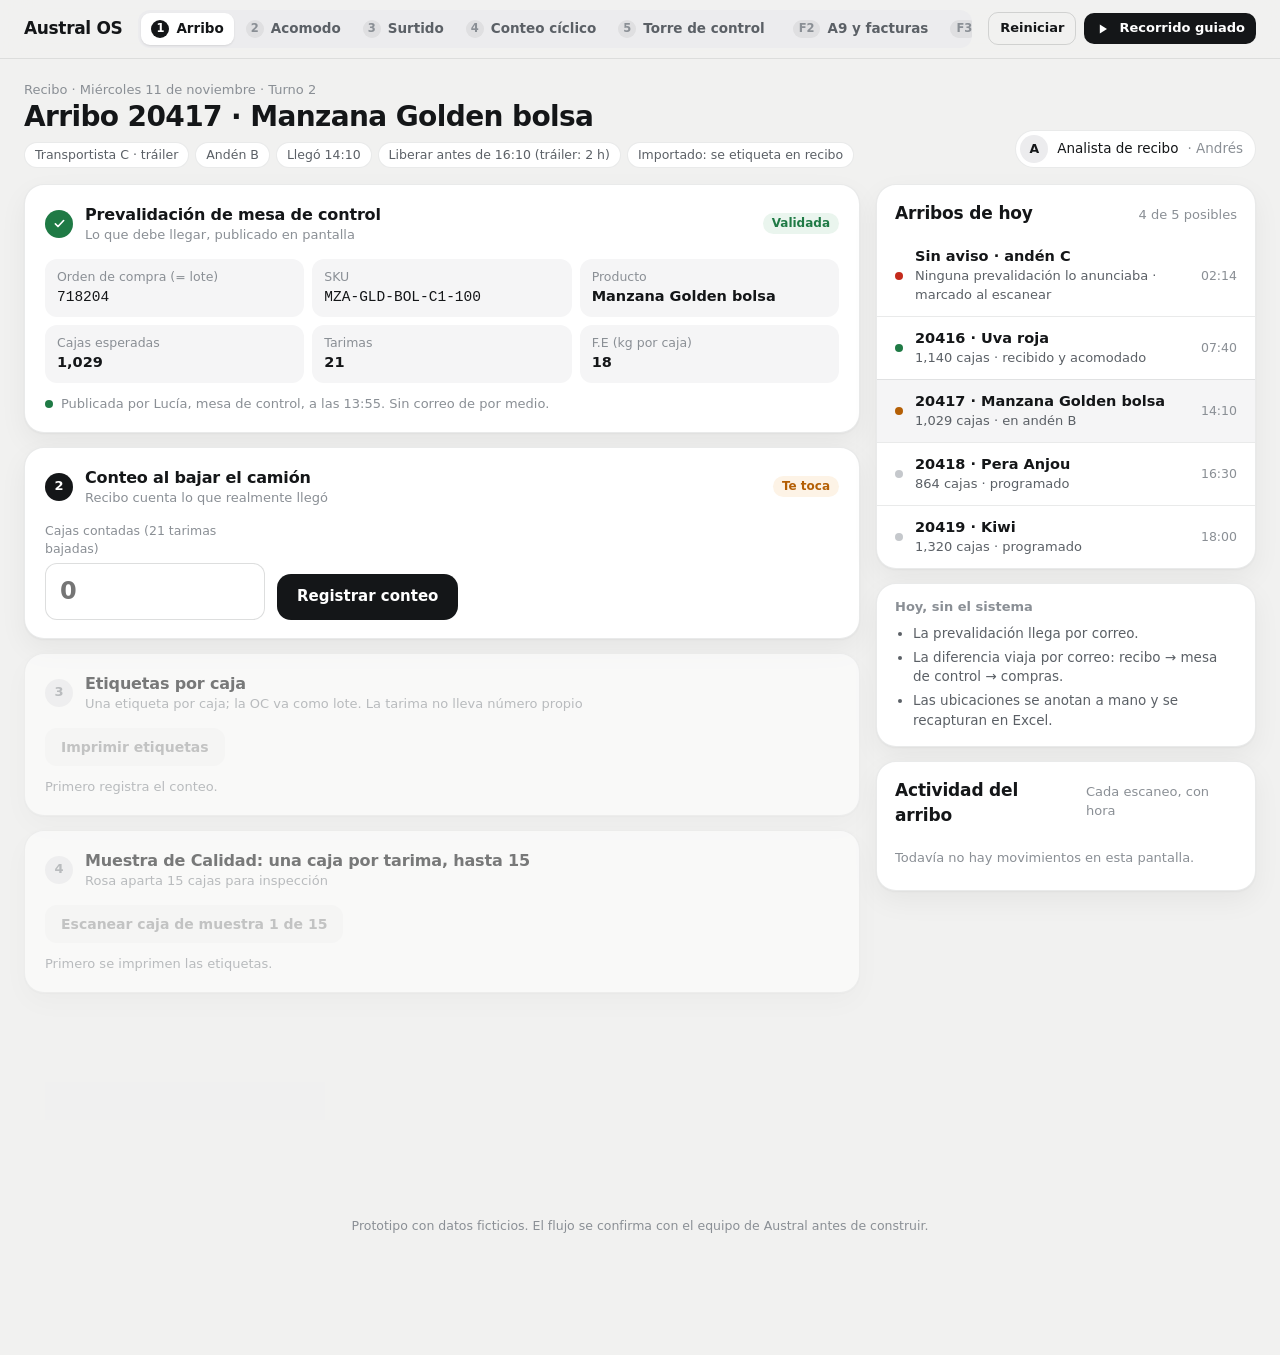
==== commit ded8250c: "Seguir a Josué follows the blue person into his forklift" ====
--- a/austral-os-fase1.html
+++ b/austral-os-fase1.html
@@ -6,7 +6,7 @@
 <meta name="viewport" content="width=device-width, initial-scale=1">
 <title>Austral OS · Fase 1</title>
 <style>:root{--ink:#141618;--ink-2:#5b6066;--ink-3:#8a8f95;--bg:#f1f1f0;--card:#fff;--soft:#f5f5f6;--soft-2:#ececee;--line:#14161817;--line-2:#14161824;--teal:#0e6b62;--teal-s:#0e6b6217;--amber:#b45f05;--amber-s:#fdf3e6;--amber-l:#b45f0559;--red:#c42b1c;--red-s:#fdeeec;--red-l:#c42b1c59;--green:#1f7a45;--green-s:#eaf5ee;--shadow:0 1px 2px #1416180a, 0 10px 28px #1416180d;--sans:-apple-system,BlinkMacSystemFont,"SF Pro Text","Inter","Segoe UI",system-ui,sans-serif;--mono:"SF Mono",ui-monospace,Menlo,Consolas,monospace}*{box-sizing:border-box}html,body{min-height:100%;margin:0}body{font:15px/1.45 var(--sans);color:var(--ink);-webkit-font-smoothing:antialiased;background:var(--bg);overflow-x:hidden}button{font:inherit;color:inherit;cursor:pointer;background:0 0;border:0;padding:0}button[disabled]{cursor:not-allowed;opacity:.42}input,textarea,select{font:inherit;color:inherit}:focus-visible{outline:2px solid var(--ink);outline-offset:2px;border-radius:8px}.card{background:var(--card);border:1px solid var(--line);box-shadow:var(--shadow);border-radius:20px}.wrap{max-width:1320px;margin:0 auto;padding:0 24px 120px}.muted{color:var(--ink-3)}.mono{font-family:var(--mono);font-size:.93em}.num{font-variant-numeric:tabular-nums}.topbar{z-index:30;-webkit-backdrop-filter:blur(18px)saturate(150%);backdrop-filter:blur(18px)saturate(150%);border-bottom:1px solid var(--line);background:#f1f1f0e0;grid-template-columns:auto minmax(0,1fr) auto;align-items:center;gap:16px;padding:10px 24px;display:grid;position:sticky;top:0}.brand{align-items:baseline;gap:10px;min-width:0;display:flex}.brand b{letter-spacing:-.02em;white-space:nowrap;font-size:17px;font-weight:650}.brand span{color:var(--ink-3);white-space:nowrap;text-overflow:ellipsis;font-size:13px;overflow:hidden}.topnav{background:var(--soft-2);scrollbar-width:none;border-radius:12px;justify-self:center;gap:2px;max-width:100%;padding:3px;display:flex;overflow-x:auto}.topnav::-webkit-scrollbar{display:none}.topnav button{color:var(--ink-2);white-space:nowrap;border-radius:9px;align-items:center;gap:7px;padding:6px 10px;font-size:13.5px;font-weight:550;display:flex}.topnav button i{color:var(--ink-3);background:#1416180f;border-radius:50%;place-items:center;width:18px;height:18px;font-size:11.5px;font-style:normal;font-weight:650;display:inline-grid}.topnav button.on{color:var(--ink);background:#fff;box-shadow:0 1px 2px #1416181a}.topnav button.on i{background:var(--ink);color:#fff}.tactions{justify-self:end;align-items:center;gap:8px;display:flex}.eyebrow{color:var(--ink-3);margin:0;font-size:13px}.title{letter-spacing:-.022em;margin:2px 0 0;font-size:28px;font-weight:650;line-height:1.15}.title.sm{font-size:24px}.h2{letter-spacing:-.01em;margin:0;font-size:17px;font-weight:650}.label{color:var(--ink-3);font-size:12.5px}.phead{flex-wrap:wrap;justify-content:space-between;align-items:flex-end;gap:16px;margin:22px 0 16px;display:flex}.who{border:1px solid var(--line);white-space:nowrap;background:#fff;border-radius:999px;align-items:center;gap:9px;padding:4px 12px 4px 4px;font-size:13.5px;display:flex}.who b{background:var(--soft-2);border-radius:50%;place-items:center;width:28px;height:28px;font-size:12.5px;font-weight:650;display:grid}.who span{color:var(--ink-3)}.btn{background:var(--soft-2);white-space:nowrap;border-radius:12px;justify-content:center;align-items:center;gap:8px;padding:9px 16px;font-size:14px;font-weight:600;display:inline-flex}.btn:hover{background:#e3e3e6}.btn.primary{background:var(--ink);color:#fff}.btn.primary:hover{background:#2b2e31}.btn.ghost{border:1px solid var(--line-2);background:0 0}.btn.sm{border-radius:10px;padding:6px 11px;font-size:13px}.btn.lg{border-radius:14px;padding:12px 20px;font-size:15px}.btn svg{flex:none;width:16px;height:16px}.row-btns{flex-wrap:wrap;align-items:center;gap:8px;display:flex}.tag{white-space:nowrap;border-radius:999px;align-items:center;gap:5px;padding:2px 9px;font-size:12px;font-weight:600;display:inline-flex}.tag.red{background:var(--red-s);color:var(--red)}.tag.amber{background:var(--amber-s);color:var(--amber)}.tag.green{background:var(--green-s);color:var(--green)}.tag.grey{background:var(--soft-2);color:var(--ink-2)}.tag.dark{background:var(--ink);color:#fff}.dot{border-radius:50%;flex:none;width:8px;height:8px;display:inline-block}.dot.red{background:var(--red)}.dot.amber{background:var(--amber)}.dot.green{background:var(--green)}.dot.grey{background:#c5c8cc}.pills{flex-wrap:wrap;gap:6px;display:flex}.pl{color:var(--ink-2);border:1px solid var(--line);white-space:nowrap;background:#fff;border-radius:999px;align-items:center;gap:6px;padding:3px 10px;font-size:12.5px;display:inline-flex}.lnk{color:var(--ink-2);text-underline-offset:2px;font-size:13px;font-weight:600;text-decoration:underline}.lnk:hover{color:var(--ink)}.grid2{grid-template-columns:minmax(0,1fr) 380px;align-items:start;gap:16px;display:grid}.col{flex-direction:column;gap:14px;min-width:0;display:flex}.panel-h{justify-content:space-between;align-items:baseline;gap:12px;padding:16px 18px 10px;display:flex}.panel-h p{color:var(--ink-3);margin:0;font-size:13px}.pad{padding:16px 18px}.step{padding:18px 20px}.step-h{align-items:center;gap:12px;display:flex}.step-h .t{flex:1;min-width:0}.step-h .t b{letter-spacing:-.01em;font-size:16px;font-weight:650;display:block}.step-h .t span{color:var(--ink-3);font-size:13px;display:block}.sn{background:var(--ink);color:#fff;border-radius:50%;flex:none;place-items:center;width:28px;height:28px;font-size:13px;font-weight:650;display:grid}.sn.done{background:var(--green)}.sn.wait{background:var(--soft-2);color:var(--ink-3)}.sn svg{width:15px;height:15px}.step.locked{opacity:.55}.step-b{margin-top:14px}.vals{grid-template-columns:repeat(3,minmax(0,1fr));gap:8px;display:grid}.vals div{background:var(--soft);border-radius:12px;min-width:0;padding:9px 12px}.vals .label{display:block}.vals b{overflow-wrap:anywhere;font-size:14.5px;font-weight:600}.vals b.mono{font-weight:500}.foot-note{color:var(--ink-3);flex-wrap:wrap;align-items:center;gap:8px;margin:12px 0 0;font-size:13px;display:flex}.field{display:block}.field .label{margin-bottom:5px;display:block}.inp{border:1px solid var(--line-2);background:#fff;border-radius:12px;width:100%;padding:10px 12px}.inp.big{letter-spacing:-.01em;font-variant-numeric:tabular-nums;padding:10px 14px;font-size:24px;font-weight:650}.countrow{grid-template-columns:220px auto;align-items:end;gap:12px;display:grid}.result{border-radius:14px;align-items:center;gap:12px;padding:12px 14px;display:flex}.result.good{background:var(--green-s)}.result.bad{background:var(--red-s)}.result b{font-size:17px;font-weight:650}.result.good b{color:var(--green)}.result.bad b{color:var(--red)}.result .s{color:var(--ink-2);font-size:13px}.result .r{margin-left:auto}.disc{border-color:var(--red-l);box-shadow:inset 3px 0 0 var(--red),var(--shadow)}.explain{gap:12px;margin-top:14px;display:grid}.ex{grid-template-columns:24px minmax(0,1fr);align-items:start;gap:10px;display:grid}.exn{background:var(--ink);color:#fff;border-radius:50%;place-items:center;width:22px;height:22px;margin-top:1px;font-size:12px;font-weight:650;display:grid}.ex b{font-size:14px}.ex p{color:var(--ink-2);margin:2px 0 0;font-size:13.5px}.sent{background:var(--soft);color:var(--ink-2);border-radius:12px;margin-top:10px;padding:10px 12px;font-size:13.5px}.sent b{color:var(--ink)}.sent .ln{align-items:center;gap:8px;display:flex}.sent .ln+.ln{margin-top:4px}.labels{grid-template-columns:repeat(3,minmax(0,1fr));gap:10px;margin-top:14px;display:grid}.lbl{color:#1d1f21;background:#fff;border:1.5px solid #1d1f21;border-radius:6px;min-width:0;padding:10px 11px 8px;font-family:Helvetica Neue,Arial,sans-serif}.lbl .lh{letter-spacing:.06em;border-bottom:1px solid #1d1f21;justify-content:space-between;margin-bottom:6px;padding-bottom:4px;font-size:9.5px;font-weight:700;display:flex}.lbl .lote{color:#555;letter-spacing:.04em;font-size:10px}.lbl .lote b{letter-spacing:.01em;color:#1d1f21;font-size:22px;line-height:1.05;display:block}.lbl .ld{margin:4px 0 2px;font-size:11px}.lbl .ld span{font-family:Courier New,monospace;font-size:10.5px}.lbl .lf{justify-content:space-between;margin-bottom:5px;font-size:10.5px;display:flex}.lbl svg.bc{fill:#1d1f21;width:100%;height:38px;display:block}.lbl .bt{text-align:center;letter-spacing:.08em;margin-top:2px;font-family:Courier New,monospace;font-size:10.5px}.list .item{text-align:left;align-items:center;gap:12px;width:100%;padding:11px 18px;display:flex}.list .item+.item{border-top:1px solid var(--line)}.item .t{flex:1;min-width:0}.item .t b{font-size:14.5px;font-weight:600;display:block}.item .t span{color:var(--ink-2);font-size:13px;display:block}.item.cur{background:var(--soft)}.item .meta{color:var(--ink-3);white-space:nowrap;font-size:12.5px}.hoy{padding:14px 18px 16px}.hoy h4{color:var(--ink-3);margin:0 0 8px;font-size:13px;font-weight:600}.hoy ul{color:var(--ink-2);margin:0;padding-left:18px;font-size:13.5px}.hoy li+li{margin-top:4px}.log{max-height:340px;padding:2px 0 8px;overflow-y:auto}.log .le{grid-template-columns:44px minmax(0,1fr);gap:8px;padding:7px 18px;font-size:13px;display:grid}.log .le+.le{border-top:1px solid var(--line)}.log .le time{color:var(--ink-3);font-variant-numeric:tabular-nums}.log .le b{font-weight:600}.log .le.red span{color:var(--red)}.log .le.green span{color:var(--ink)}.log .empty{color:var(--ink-3);padding:10px 18px 14px;font-size:13px}.demo{border:1px dashed var(--line-2);background:0 0;border-radius:16px;padding:14px 16px}.demo h4{color:var(--ink-3);margin:0 0 4px;font-size:12.5px;font-weight:600}.demo p{color:var(--ink-3);margin:0 0 10px;font-size:12.5px}.demo .row-btns .btn{border:1px solid var(--line-2);background:#fff}.stage3{grid-template-columns:minmax(0,1fr) 410px minmax(0,1fr);align-items:start;gap:28px;margin-top:18px;display:grid}.stage3 .side{flex-direction:column;gap:14px;min-width:0;display:flex}.stage3 .side .phead{margin:4px 0 0;display:block}.stage3 .side .who{margin-top:10px;display:inline-flex}.queue .qi{align-items:center;gap:10px;padding:8px 18px;font-size:13.5px;display:flex}.queue .qi+.qi{border-top:1px solid var(--line)}.queue .qi .n{background:var(--soft-2);width:22px;height:22px;color:var(--ink-2);border-radius:50%;flex:none;place-items:center;font-size:11.5px;font-weight:650;display:grid}.queue .qi.now{background:var(--soft)}.queue .qi.now .n{background:var(--ink);color:#fff}.queue .qi.ok .n{background:var(--green);color:#fff}.queue .qi.bad .n{background:var(--red);color:#fff}.queue .qi .n svg{width:12px;height:12px}.queue .qi .d{white-space:nowrap;text-overflow:ellipsis;flex:1;min-width:0;overflow:hidden}.queue .qi .qc{color:var(--ink-2);font-variant-numeric:tabular-nums;white-space:nowrap;font-size:13px}.prog{background:var(--soft-2);border-radius:99px;height:6px;margin:8px 18px 14px;overflow:hidden}.prog i{background:var(--ink);border-radius:99px;height:100%;display:block}.rule{color:var(--ink-2);padding:14px 18px;font-size:13.5px}.rule b{color:var(--ink);margin-bottom:2px;font-size:14px;display:block}.phone{background:#1c1e20;border-radius:54px;width:410px;height:720px;margin:0 auto;padding:10px;position:relative;box-shadow:0 30px 60px #14161829,0 0 0 1px #14161840}.screen{background:#f4f4f3;border-radius:44px;flex-direction:column;width:390px;height:700px;display:flex;position:relative;overflow:hidden}.notch{z-index:3;background:#1c1e20;border-radius:20px;width:112px;height:30px;position:absolute;top:9px;left:50%;transform:translate(-50%)}.sbar{flex:none;justify-content:space-between;align-items:center;height:46px;padding:4px 30px 0;font-size:14px;font-weight:600;display:flex}.sbar .bat{border:1.5px solid var(--ink);vertical-align:middle;border-radius:3px;width:24px;height:11px;margin-left:6px;display:inline-block;position:relative}.sbar .bat:after{content:"";background:var(--ink);border-radius:1px;position:absolute;inset:1.5px 5px 1.5px 1.5px}.ph-h{flex:none;justify-content:space-between;align-items:center;padding:6px 18px 10px;display:flex}.ph-h b{letter-spacing:-.02em;font-size:20px;font-weight:700}.ph-h span{color:var(--ink-3);font-size:13px;font-weight:500}.pbody{flex-direction:column;flex:1;gap:10px;min-height:0;padding:0 14px 14px;display:flex;overflow-y:auto}.pfoot{border-top:1px solid var(--line);background:#f4f4f3;flex-direction:column;flex:none;gap:10px;padding:12px 14px 20px;display:flex}.pcard{border:1px solid var(--line);background:#fff;border-radius:18px;padding:14px 16px;box-shadow:0 1px 2px #1416180d}.pcard .label{display:block}.pk{color:var(--ink-3);margin-bottom:4px;font-size:12.5px;font-weight:600}.pid{font-family:var(--mono);letter-spacing:.01em;font-size:19px;font-weight:600}.pdesc{margin-top:2px;font-size:15px;font-weight:600}.pmeta{flex-wrap:wrap;gap:6px;margin-top:8px;display:flex}.pdest{letter-spacing:-.022em;font-size:27px;font-weight:700;line-height:1.12}.pdest small{color:var(--ink-3);letter-spacing:0;margin-bottom:3px;font-size:13px;font-weight:600;display:block}.pdrow{justify-content:space-between;align-items:flex-start;gap:10px;display:flex}.lv{flex-direction:column;flex:none;align-items:center;gap:3px;display:flex}.lv i{border:1.5px solid var(--ink-3);border-radius:3px;width:44px;height:14px;display:block}.lv i.on{background:var(--ink);border-color:var(--ink)}.lv span{color:var(--ink-3);margin-top:2px;font-size:11px;font-weight:600}.cmap{width:100%;height:auto;margin-top:10px;display:block}.cmap .t{font:600 10px var(--sans);fill:#8a8f95}.cmap .t2{font:600 9.5px var(--sans);fill:#5b6066}.cmap .pin{font:700 10.5px var(--mono);fill:#fff}.pbtn{background:var(--ink);color:#fff;border-radius:16px;justify-content:center;align-items:center;gap:10px;width:100%;height:56px;font-size:17px;font-weight:650;display:flex}.pbtn svg{width:20px;height:20px}.pbtn.soft{color:var(--ink);border:1px solid var(--line-2);background:#fff}.pbtn.green{background:var(--green)}.plinks{flex-wrap:wrap;justify-content:center;gap:18px;display:flex}.plinks button{color:var(--ink-2);text-underline-offset:2px;font-size:13.5px;font-weight:600;text-decoration:underline}.psteps{flex:none;grid-template-columns:repeat(3,1fr);gap:6px;display:grid}.psteps div{color:var(--ink-3);border-top:3px solid var(--soft-2);padding-top:7px;font-size:11.5px;font-weight:600}.psteps div.on{color:var(--ink);border-color:var(--ink)}.psteps div.ok{color:var(--green);border-color:var(--green)}.perr{background:var(--red-s);border:1px solid var(--red-l);border-radius:16px;padding:12px 14px}.perr b{color:var(--red);align-items:center;gap:7px;font-size:15px;display:flex}.perr p{color:var(--ink);margin:4px 0 0;font-size:13.5px}.perr b svg{flex:none;width:16px;height:16px}.pok{background:var(--green-s);text-align:center;border-radius:18px;padding:22px 16px}.pok .big{background:var(--green);color:#fff;border-radius:50%;place-items:center;width:56px;height:56px;margin:0 auto 10px;display:grid}.pok .big svg{width:28px;height:28px}.pok b{color:var(--green);font-size:20px;font-weight:700;display:block}.pok p{color:var(--ink-2);margin:4px 0 0;font-size:14px}.pchip{background:var(--green-s);color:var(--green);border-radius:999px;align-items:center;gap:6px;padding:3px 10px;font-size:12.5px;font-weight:600;display:inline-flex}.pchip svg{width:13px;height:13px}.ptype{gap:8px;display:flex}.ptype input{border:1px solid var(--line-2);min-width:0;font-family:var(--mono);text-transform:uppercase;background:#fff;border-radius:12px;flex:1;padding:10px 12px;font-size:15px}.sheet-bg{z-index:4;background:#14161859;align-items:flex-end;display:flex;position:absolute;inset:0}.sheet{background:#fff;border-radius:24px 24px 0 0;flex-direction:column;gap:10px;width:100%;padding:20px 18px 26px;display:flex}.sheet b.t{letter-spacing:-.01em;font-size:18px;font-weight:700}.sheet p{color:var(--ink-2);margin:0;font-size:14px}.pempty{text-align:center;color:var(--ink-2);padding:60px 18px}.pempty b{color:var(--ink);margin-bottom:4px;font-size:18px;display:block}.blindnote{color:var(--ink-2);background:var(--soft);border-radius:12px;align-items:flex-start;gap:8px;padding:9px 11px;font-size:13px;display:flex}.blindnote svg{flex:none;width:16px;height:16px;margin-top:1px}.pres{justify-content:space-between;align-items:center;gap:8px;padding:9px 0;font-size:14px;display:flex}.pres+.pres{border-top:1px solid var(--line)}.pres .qc{font-variant-numeric:tabular-nums;font-size:14px;font-weight:600}.bigpct{letter-spacing:-.03em;font-size:40px;font-weight:700;line-height:1}.route{grid-template-columns:repeat(8,minmax(0,1fr));padding:16px 10px 14px;display:grid;position:relative}.route .bar{background:var(--soft-2);height:2px;position:absolute;top:25px;left:6.25%;right:6.25%}.route .fill{background:var(--ink);height:2px;position:absolute;top:25px;left:6.25%}.rs{text-align:center;color:var(--ink-3);padding:0 4px;font-size:12.5px;position:relative}.rs i{z-index:1;background:#fff;border:1.5px solid #c4c7cb;border-radius:50%;width:19px;height:19px;margin:0 auto 6px;display:block;position:relative}.rs.done i{background:var(--ink);border-color:var(--ink)}.rs.done i:after{content:"";border:2px solid #fff;border-width:0 2px 2px 0;width:4px;height:8px;position:absolute;top:2.5px;left:5.5px;transform:rotate(45deg)}.rs.now i{border:2px solid var(--amber);box-shadow:0 0 0 4px var(--amber-s)}.rs b{color:var(--ink-2);font-weight:600;display:block}.rs.now b{color:var(--ink)}.rs span{font-size:12px;display:block}.opts{gap:8px;margin-top:10px;display:grid}.opt{text-align:left;border:1px solid var(--line-2);background:#fff;border-radius:14px;align-items:flex-start;gap:12px;width:100%;padding:11px 13px;display:flex}.opt.on{border-color:var(--ink);box-shadow:inset 0 0 0 1px var(--ink)}.opt[disabled]{background:var(--soft)}.opt .t{flex:1;min-width:0}.opt b{font-size:14px;display:block}.opt small{color:var(--ink-2);margin-top:1px;font-size:13px;display:block}.radio{border:1.5px solid var(--ink-3);border-radius:50%;flex:none;width:17px;height:17px;margin-top:2px}.opt.on .radio{border:5px solid var(--ink)}.seg{background:var(--soft-2);border-radius:11px;gap:2px;padding:3px;display:inline-flex}.seg button{color:var(--ink-2);border-radius:8px;padding:6px 14px;font-size:13.5px;font-weight:600}.seg button.on{color:var(--ink);background:#fff;box-shadow:0 1px 2px #1416181f}.line-card{padding:16px 18px}.line-card+.line-card{border-top:1px solid var(--line)}.lc-h{flex-wrap:wrap;justify-content:space-between;align-items:center;gap:12px;display:flex}.lc-h b{font-size:15.5px}.modes{color:var(--ink-3);flex-wrap:wrap;align-items:center;gap:12px;margin-top:12px;font-size:13px;display:flex}.tbl{border-collapse:collapse;width:100%;font-size:13.5px}.tbl th{text-align:left;color:var(--ink-3);border-bottom:1px solid var(--line);white-space:nowrap;background:#fafafa;padding:9px 12px;font-size:11.5px;font-weight:600}.tbl td{border-bottom:1px solid var(--line);vertical-align:top;font-variant-numeric:tabular-nums;padding:10px 12px}.tbl td.m{font-family:var(--mono);white-space:nowrap;font-size:12.8px}.tbl td.r,.tbl th.r{text-align:right}.tbl tr.sum td{border-bottom:0;font-weight:650}.tbl tr.ok td{color:var(--ink-3)}.tblwrap{overflow-x:auto}.checks{gap:8px;padding:4px 18px 16px;display:grid}.checks div{align-items:flex-start;gap:9px;font-size:13.5px;display:flex}.checks svg{width:17px;height:17px;color:var(--green);flex:none;margin-top:1px}.banner{background:var(--red-s);border-radius:14px;align-items:flex-start;gap:12px;padding:12px 14px;font-size:13.5px;display:flex}.banner b{color:var(--red)}.done-stats{grid-template-columns:repeat(5,minmax(0,1fr));gap:10px;padding:0 18px 16px;display:grid}.done-stats div{background:var(--soft);border-radius:12px;padding:10px 12px}.done-stats b{letter-spacing:-.015em;font-size:20px;font-weight:650;display:block}.kpis{grid-template-columns:repeat(4,minmax(0,1fr));gap:12px;margin-bottom:16px;display:grid}.kpi{padding:14px 18px}.kpi .label{display:block}.kpi b{letter-spacing:-.02em;font-variant-numeric:tabular-nums;margin-top:2px;font-size:26px;font-weight:650;display:block}.kpi span.s{color:var(--ink-3);margin-top:2px;font-size:12.5px;display:block}.kpi .drv{flex-wrap:wrap;gap:12px;margin-top:6px;font-size:13px;display:flex}.kpi .drv div b{margin:0 2px 0 0;font-size:20px;display:inline}.mapcard{padding:6px 18px 18px}.mapcard .panel-h{flex-wrap:wrap;row-gap:8px}.mapcard .panel-h .h2{white-space:nowrap}.legend{color:var(--ink-2);flex-wrap:wrap;align-items:center;gap:14px;font-size:12.5px;display:flex}.legend span{align-items:center;gap:6px;display:inline-flex}.legend i{border-radius:3px;width:13px;height:13px;display:inline-block}.planwrap{gap:12px;margin-top:8px;display:grid}svg.plan{width:100%;height:auto;font-family:var(--sans);display:block}.plan .hall{fill:#f6f6f5;stroke:var(--ink);stroke-width:.22px;stroke-linejoin:round}.plan .room{fill:#fff;stroke:var(--ink);stroke-width:.22px;stroke-linejoin:round}.plan .aisle{fill:#f1f1f0}.plan .zone{fill:none;stroke:#1416184d;stroke-width:.1px;stroke-dasharray:.55 .4}.plan .gap{stroke:#f6f6f5;stroke-width:.5px}.plan .jamb{stroke:var(--ink);stroke-width:.22px}.plan .truck{fill:#fff;stroke:#14161873;stroke-width:.12px}.plan .mid{stroke:#14161829;stroke-width:.06px;pointer-events:none}.plan .rule{stroke:var(--ink-2);stroke-width:.14px}.plan text{fill:var(--ink-2);pointer-events:none;font-size:1.12px;font-weight:600}.plan text.t1{fill:var(--ink);font-size:1.55px;font-weight:650}.plan text.t3{fill:var(--ink-3);font-size:.98px;font-weight:500}.plan text.dn{fill:var(--ink);font-size:1.5px;font-weight:700}.plan .c{fill:#fff;stroke:#1416184d;stroke-width:.07px;cursor:pointer}.plan .c.e1{fill:#dcdee1}.plan .c.e2{fill:#b9bcc1}.plan .c.e3{fill:#8b9096}.plan .c.e4{fill:#6c7177}.plan .c.e5{fill:#50545a}.plan .c.am{fill:#e5a050}.plan .c.rd{fill:var(--red)}.plan .c:hover{stroke:var(--ink);stroke-width:.2px}.plan .c.sel{stroke:var(--ink);stroke-width:.38px}.plan .mv{fill:#fff;stroke:var(--ink);stroke-width:.13px;pointer-events:none}.plan text.antn{fill:var(--ink-2);font-size:.72px}.plan text.antn.w{fill:#fff}.planside{grid-template-columns:repeat(3,minmax(0,1fr));gap:10px;min-width:0;display:grid}.planside .foot-note{align-self:center;font-size:12.5px}.pgrid{grid-template-columns:50px repeat(2,minmax(0,1fr));align-items:stretch;gap:6px;padding:2px 18px 16px;display:grid}.pgrid .ph{letter-spacing:.04em;text-transform:uppercase;color:var(--ink-3);font-size:11.5px;font-weight:650}.pgrid .n{color:var(--ink-3);align-self:center;font-size:12.5px;font-weight:600}.pc{background:var(--soft);border-radius:10px;min-width:0;padding:7px 9px;font-size:12.5px}.pc b{font-weight:600;line-height:1.25;display:block}.pc small{color:var(--ink-3);font-size:11.5px;display:block}.pc.free{box-shadow:inset 0 0 0 1px var(--line);background:0 0;align-items:center;display:grid}.pc .tag{margin-top:4px}.rm{background:var(--soft);border-radius:12px;padding:10px 12px}.rm b{font-size:14px;font-weight:650}.rm span{color:var(--ink-3);font-size:12.5px;display:block}.rm .n{color:var(--ink-2);margin-top:2px;font-size:13px}.rm .bar{background:var(--soft-2);border-radius:3px;height:6px;margin-top:7px;overflow:hidden}.rm .bar i{background:var(--ink-2);border-radius:3px;height:100%;display:block}.excgrid{grid-template-columns:repeat(3,minmax(0,1fr));gap:10px;padding:2px 18px 18px;display:grid}.excgrid .exc,.excgrid .exc+.exc{background:var(--soft);border-top:0;border-radius:14px;align-content:start;padding:11px 13px}.night{padding:16px 18px 18px}.night .sub{color:var(--ink-2);margin:2px 0 12px;font-size:13.5px}.night .cols{grid-template-columns:repeat(2,minmax(0,1fr));gap:12px;display:grid}.night .nc{background:var(--soft);border-radius:14px;padding:12px 14px}.night .nc.on{box-shadow:inset 0 0 0 1.5px var(--ink);background:#fff}.night .nc h4{letter-spacing:.05em;text-transform:uppercase;color:var(--ink-3);margin:0 0 9px;font-size:12px;font-weight:650}.night .nc.on h4{color:var(--ink)}.night ol{counter-reset:n;gap:7px;margin:0;padding:0;list-style:none;display:grid}.night li{color:var(--ink-2);counter-increment:n;grid-template-columns:20px minmax(0,1fr);align-items:start;gap:9px;font-size:13.5px;display:grid}.night li:before{content:counter(n);background:var(--soft-2);width:20px;height:20px;color:var(--ink-2);border-radius:50%;place-items:center;font-size:11.5px;font-weight:650;display:grid}.night .nc.on li{color:var(--ink)}.night .nc.on li:before{background:var(--ink);color:#fff}.night .evs{color:var(--ink-3);flex-wrap:wrap;align-items:center;gap:8px;margin-top:12px;font-size:13px;display:flex}.night .ev{background:var(--soft);color:var(--ink-2);border-radius:999px;align-items:center;gap:7px;padding:4px 11px;display:inline-flex}.night .ev b{color:var(--ink);font-variant-numeric:tabular-nums}@media (width<=1180px){.excgrid{grid-template-columns:repeat(2,minmax(0,1fr))}}@media (width<=760px){.planside,.excgrid,.night .cols{grid-template-columns:minmax(0,1fr)}}.exc{grid-template-columns:10px minmax(0,1fr);gap:10px;padding:12px 18px;display:grid}.exc+.exc{border-top:1px solid var(--line)}.exc .dot{margin-top:6px}.exc b{font-size:14px;font-weight:600}.exc .w{font-family:var(--mono);color:var(--ink-2);margin-left:6px;font-size:12.5px}.exc p{color:var(--ink-2);margin:2px 0 6px;font-size:13px}.exc .meta{flex-wrap:wrap;justify-content:space-between;align-items:center;gap:8px;display:flex}.exc .meta time{color:var(--ink-3);font-size:12px}.exc.res{opacity:.6}.posd{padding:4px 18px 16px}.posd .lvr{grid-template-columns:62px minmax(0,1fr) auto;align-items:center;gap:10px;padding:8px 0;font-size:13.5px;display:grid}.posd .lvr+.lvr{border-top:1px solid var(--line)}.posd .lvr .n{color:var(--ink-3);font-size:12.5px;font-weight:600}.posd .lvr small{color:var(--ink-3);font-size:12px;display:block}.sic-h{flex-wrap:wrap;justify-content:space-between;align-items:center;gap:12px;padding:16px 18px 6px;display:flex}.sic-note{color:var(--ink-3);margin:0;padding:0 18px 12px;font-size:13px}.nosig{color:var(--amber);font-size:11.5px;font-weight:650}.offbar{color:var(--amber);background:var(--amber-s);border-radius:10px;flex:none;align-items:center;gap:7px;margin:0 14px 8px;padding:6px 10px;font-size:12px;font-weight:600;display:flex}.offbar i{background:var(--amber);border-radius:50%;flex:none;width:7px;height:7px}.pwhy{color:var(--ink-2);border-top:1px solid var(--line);margin-top:8px;padding-top:8px;font-size:12.5px;line-height:1.4}.reasons{flex-wrap:wrap;gap:6px;display:flex}.reasons button{border:1px solid var(--line-2);background:#fff;border-radius:999px;padding:7px 12px;font-size:13.5px;font-weight:600}.reasons button.on{background:var(--ink);color:#fff;border-color:var(--ink)}.moreacts{flex-direction:column;gap:8px;display:flex}.moreacts .pbtn{height:48px;font-size:15px}.sheet{max-height:100%;overflow-y:auto}.rsn{color:var(--ink-2);background:var(--soft-2);white-space:nowrap;border-radius:999px;margin-left:6px;padding:1px 8px;font-size:11.5px;font-weight:600}.pfooter{color:var(--ink-3);text-align:center;margin:28px 0 0;font-size:12.5px}#toast .toast{z-index:90;background:var(--ink);color:#fff;text-align:center;border-radius:999px;max-width:92vw;padding:10px 18px;font-size:14px;font-weight:500;animation:.3s drop;position:fixed;top:66px;left:50%;transform:translate(-50%);box-shadow:0 8px 24px #0000002e}@keyframes drop{0%{opacity:0;transform:translate(-50%,-14px)}to{opacity:1;transform:translate(-50%)}}.tourcap{z-index:80;width:min(860px,100vw - 32px);box-shadow:0 18px 50px #14161838,0 0 0 1px var(--line);background:#fff;border-radius:18px;grid-template-columns:auto minmax(0,1fr) auto;align-items:center;gap:16px;padding:14px 18px 12px;display:grid;position:fixed;bottom:18px;left:50%;transform:translate(-50%)}.tourcap .n{color:var(--ink-3);font-variant-numeric:tabular-nums;white-space:nowrap;font-size:12.5px;font-weight:650}.tourcap p{letter-spacing:-.01em;margin:0;font-size:18px;font-weight:550;line-height:1.35}.tourcap .tparts{background:var(--soft-2);border-radius:11px;grid-column:1/-1;justify-self:start;gap:2px;max-width:100%;padding:3px;display:flex;overflow-x:auto}.tourcap .tparts button{color:var(--ink-2);white-space:nowrap;border-radius:8px;padding:4px 11px;font-size:12.5px;font-weight:600}.tourcap .tparts button.on{color:var(--ink);background:#fff;box-shadow:0 1px 2px #1416181a}.tourcap .tctl button:disabled{opacity:.4}.tourcap .tplay{color:var(--green);font-weight:600}.tourcap .bar{background:var(--soft-2);border-radius:99px;grid-column:1/-1;height:3px;overflow:hidden}.tourcap .bar i{background:var(--ink);height:100%;transition:width .4s;display:block}.tour-hl{outline-offset:4px;border-radius:14px;transition:outline-color .2s;outline:3px solid var(--ink)!important}body.touring #app{pointer-events:none}body.touring .tour-hl .btn.primary,body.touring .tour-hl .pbtn,body.touring #phone .pbtn{pointer-events:auto}.tournote{z-index:79;width:316px;box-shadow:0 14px 40px #14161833,0 0 0 1px var(--line);background:#fff;border-radius:16px;padding:14px 16px;position:fixed;top:78px;right:22px}.tournote b{letter-spacing:.05em;text-transform:uppercase;color:var(--ink-3);margin-bottom:6px;font-size:11.5px;font-weight:650;display:block}.tournote p{color:var(--ink);margin:0;font-size:15px;line-height:1.42}.tourcap .tspeed{font-variant-numeric:tabular-nums}@keyframes fadeUp{0%{opacity:0;transform:translateY(6px)}to{opacity:1;transform:none}}#audCard .list .item,#audCard .checks>div{animation:.45s both fadeUp}#audCard .list .item:nth-child(2){animation-delay:.3s}#audCard .list .item:nth-child(3){animation-delay:.6s}#audCard .list .item:nth-child(4){animation-delay:.9s}#audCard .checks>div:first-child{animation-delay:1.3s}#audCard .checks>div:nth-child(2){animation-delay:1.7s}#audCard .checks>div:nth-child(3){animation-delay:2.1s}@media (width<=1100px){.tournote{display:none}}@media (prefers-reduced-motion:reduce){*{transition:none!important;animation:none!important}}@media (width<=1180px){.stage3{grid-template-columns:minmax(0,1fr) 410px}.stage3 .side.r{grid-column:1/-1}.kpis{grid-template-columns:repeat(2,minmax(0,1fr))}}@media (width<=980px){.topbar{grid-template-columns:minmax(0,1fr) auto;padding:10px 16px}.topnav{grid-area:2/1/auto/-1;justify-self:start}.grid2,.stage3{grid-template-columns:minmax(0,1fr)}.stage3 .phonecol{order:-1}.done-stats{grid-template-columns:repeat(2,minmax(0,1fr))}}@media (width<=620px){.wrap{padding:0 16px 120px}.vals,.labels,.countrow,.kpis{grid-template-columns:minmax(0,1fr)}.route{grid-template-columns:repeat(3,minmax(0,1fr));row-gap:14px}.route .bar,.route .fill,.brand span,.tactions .btn.ghost{display:none}.phone{border-radius:46px;width:100%;max-width:410px;height:700px;padding:6px}.screen{border-radius:40px;width:100%;height:688px}.pas,.tourcap{grid-template-columns:minmax(0,1fr)}.tourcap p{font-size:15px}}.smp{flex-wrap:wrap;gap:5px;margin-top:10px;display:flex}.smp span{font-family:var(--mono);background:var(--soft-2);color:var(--ink-3);border-radius:7px;padding:3px 7px;font-size:11.5px}.smp span.on{background:var(--amber-s);color:var(--amber)}.qrow{grid-template-columns:190px minmax(0,1fr);align-items:end;gap:14px;margin-top:10px;display:grid}.qrow .label{margin-bottom:5px;display:block}.qrow .seg{flex-wrap:wrap}.ctl{gap:4px;margin-top:8px;font-size:13px;display:grid}.ctl>span{align-items:center;gap:8px;display:flex}.topnav button.f2{margin-left:6px}.topnav button.f2 i{border-radius:9px;width:auto;padding:0 6px}a.btn{color:var(--ink);text-decoration:none}.a9bg{z-index:60;background:#1416186b;place-items:center;padding:24px;display:grid;position:fixed;inset:0;overflow:auto}.a9sheet{cursor:default;background:#fff;border-radius:12px;width:min(1240px,100%);padding:0 0 18px;overflow:hidden;box-shadow:0 24px 60px #14161847}.a9bar{color:#fff;background:#1e6b3a;align-items:center;gap:12px;padding:10px 18px;display:flex}.a9bar b{font-size:14px;font-weight:650}.a9bar span{opacity:.85;font-size:12.5px}.a9bar .lnk{color:#fff;margin-left:auto}.a9scroll{padding:14px 18px 6px;overflow-x:auto}.a9x{border-collapse:collapse;table-layout:fixed;color:#000;width:100%;min-width:1100px;font-family:Calibri,Carlito,Segoe UI,Arial,sans-serif;font-size:13px}.a9x td{white-space:nowrap;text-overflow:ellipsis;border:1px solid #d9d9d9;height:22px;padding:3px 5px;overflow:hidden}.a9x td.x{border-color:#ececec}.a9x .b{font-weight:700}.a9x .c{text-align:center}.a9x .r{text-align:right}.a9x .bd{border:1px solid #000}.a9x .g{color:#fff;background:green;font-size:14px}.a9x .gr{background:silver}.a9x .rd{background:red}.a9x .yl{color:#ff0}.a9x .y{background:#ff0;font-size:14px}.a9x .lg{background:#92d050}.a9x .big{font-size:15px}.a9x .oc{color:red;font-size:20px}.a9x .red{color:red}.a9x tr.h td{text-align:center;white-space:normal;background:#9bbb59;border:1px solid #000;height:38px;font-size:10.5px;font-weight:700;line-height:1.15}.a9x tr.ln td{border:1px solid #000;height:28px;font-size:13px}.a9x tr.ln td.nav{font-size:12px}.a9x td.sm{white-space:normal;font-size:11px;line-height:1.1}.a9x td{text-overflow:clip}.a9x .g{font-size:12.5px}.a9x .gr{font-size:12px}.a9x td.sm{font-size:10px}.a9x tr.h td{padding:2px 3px;font-size:9.5px}.a9x tr.ln td{white-space:normal;font-size:12.5px;line-height:1.1}.a9x tr.ln td.nav{white-space:nowrap;font-size:11.5px}.a9x tr.ln td.obs{font-size:10.5px}.a9x td.nav{font-family:Calibri,Carlito,Segoe UI,Arial,sans-serif}.a9x td.obs{white-space:normal;font-size:11.5px;line-height:1.15}.a9x .or{background:#fcd5b4;border-bottom:1px solid #000;font-size:13.5px}.a9firmas{margin-left:18px;margin-right:18px}.a9note{padding:0 18px}.a9firmas{grid-template-columns:repeat(5,minmax(0,1fr));gap:8px;margin-top:14px;display:grid}.a9firmas>div{border:1px dashed var(--line-2);border-radius:8px;padding:8px 10px}.a9firmas>div.ok{background:var(--green-s);border-style:solid}.a9firmas span{color:var(--ink-3);font-size:11px;display:block}.a9firmas b{font-size:13px}.a9firmas .ok b{color:var(--green)}.a9note{color:var(--ink-3);margin:14px 0 0;font-size:12.5px}@media (width<=720px){.a9hdr{grid-template-columns:minmax(0,1fr)}.a9firmas{grid-template-columns:repeat(2,minmax(0,1fr))}.a9sheet{overflow-x:auto}}@media (width<=1700px){.brand span{display:none}}@media (width<=720px){.qrow{grid-template-columns:minmax(0,1fr)}.route b{font-size:11px}.route span{display:none}}</style>
-  <script type="module" crossorigin src="/aos-7f3k9x2m/assets/main-B3NufSSn.js"></script>
+  <script type="module" crossorigin src="/aos-7f3k9x2m/assets/main-3SpEP89Q.js"></script>
   <link rel="stylesheet" crossorigin href="/aos-7f3k9x2m/assets/main-DpPztKVM.css">
 </head>
 <body>
